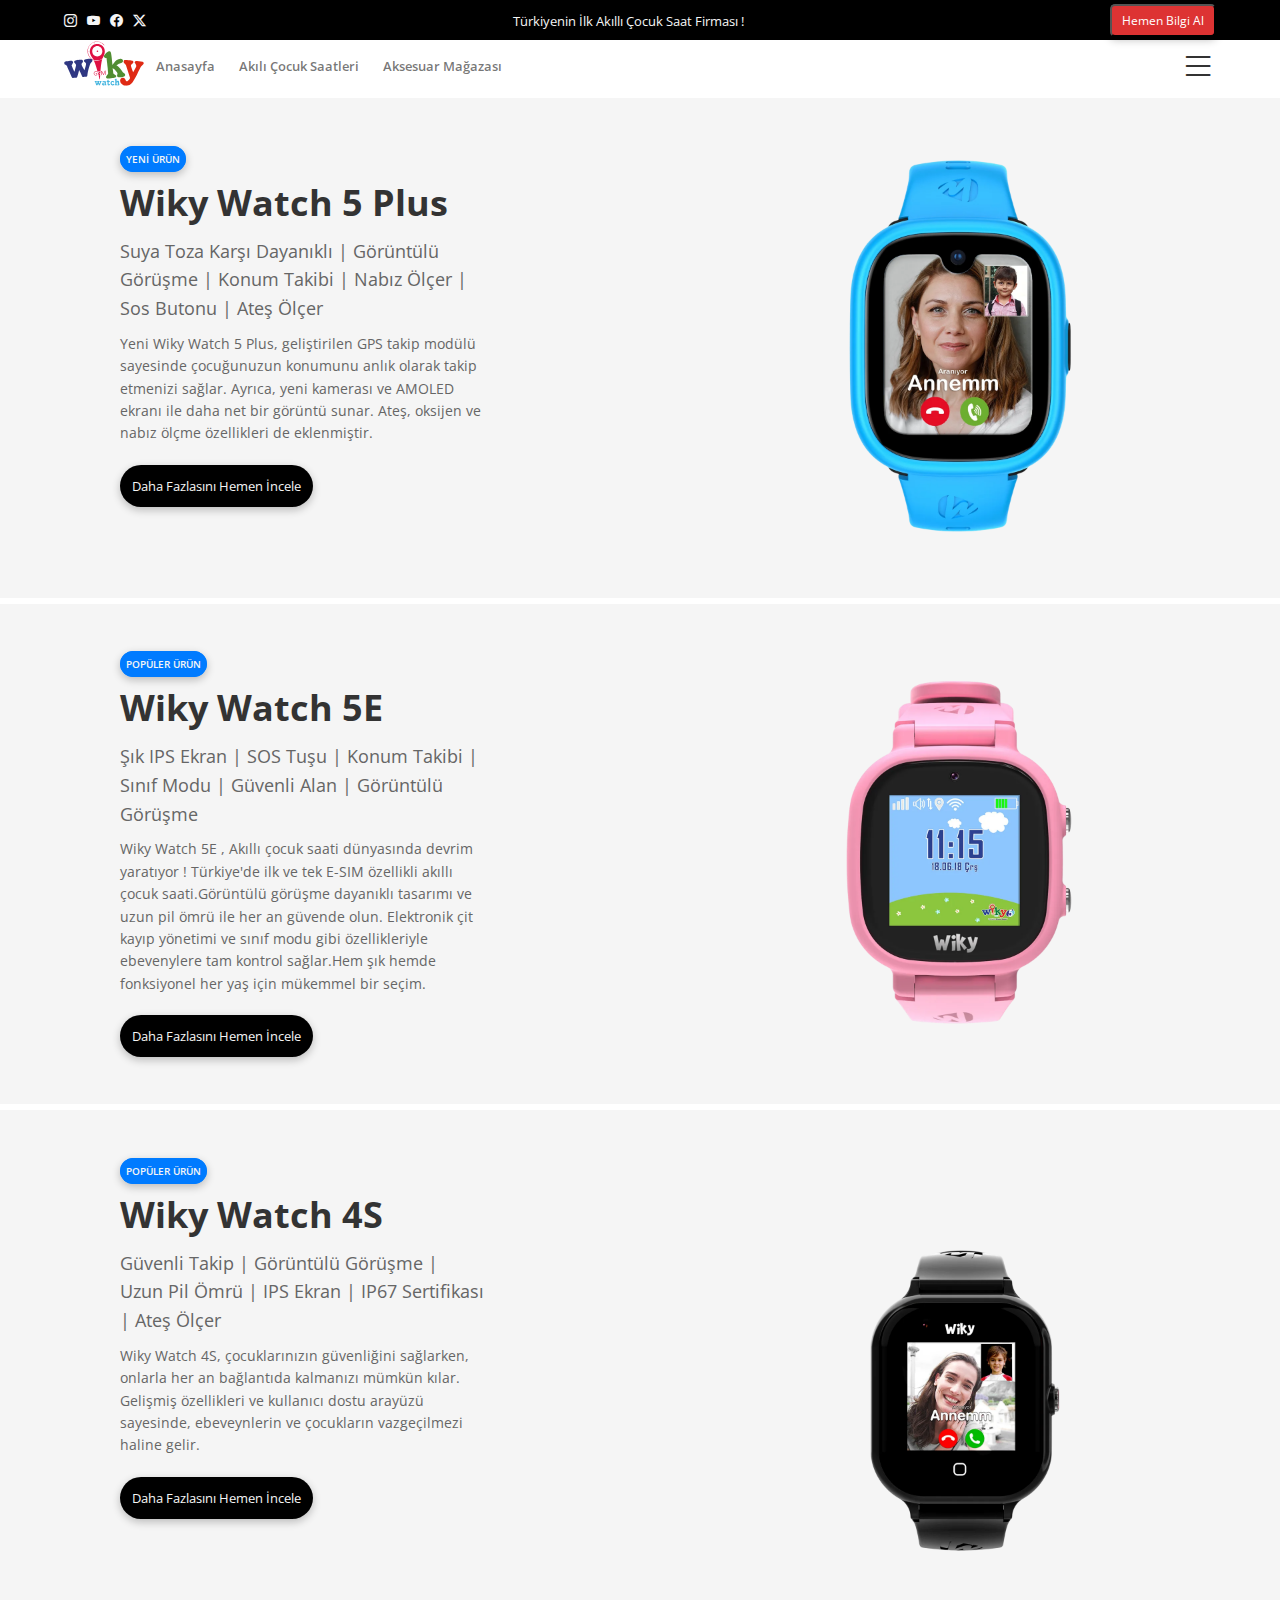
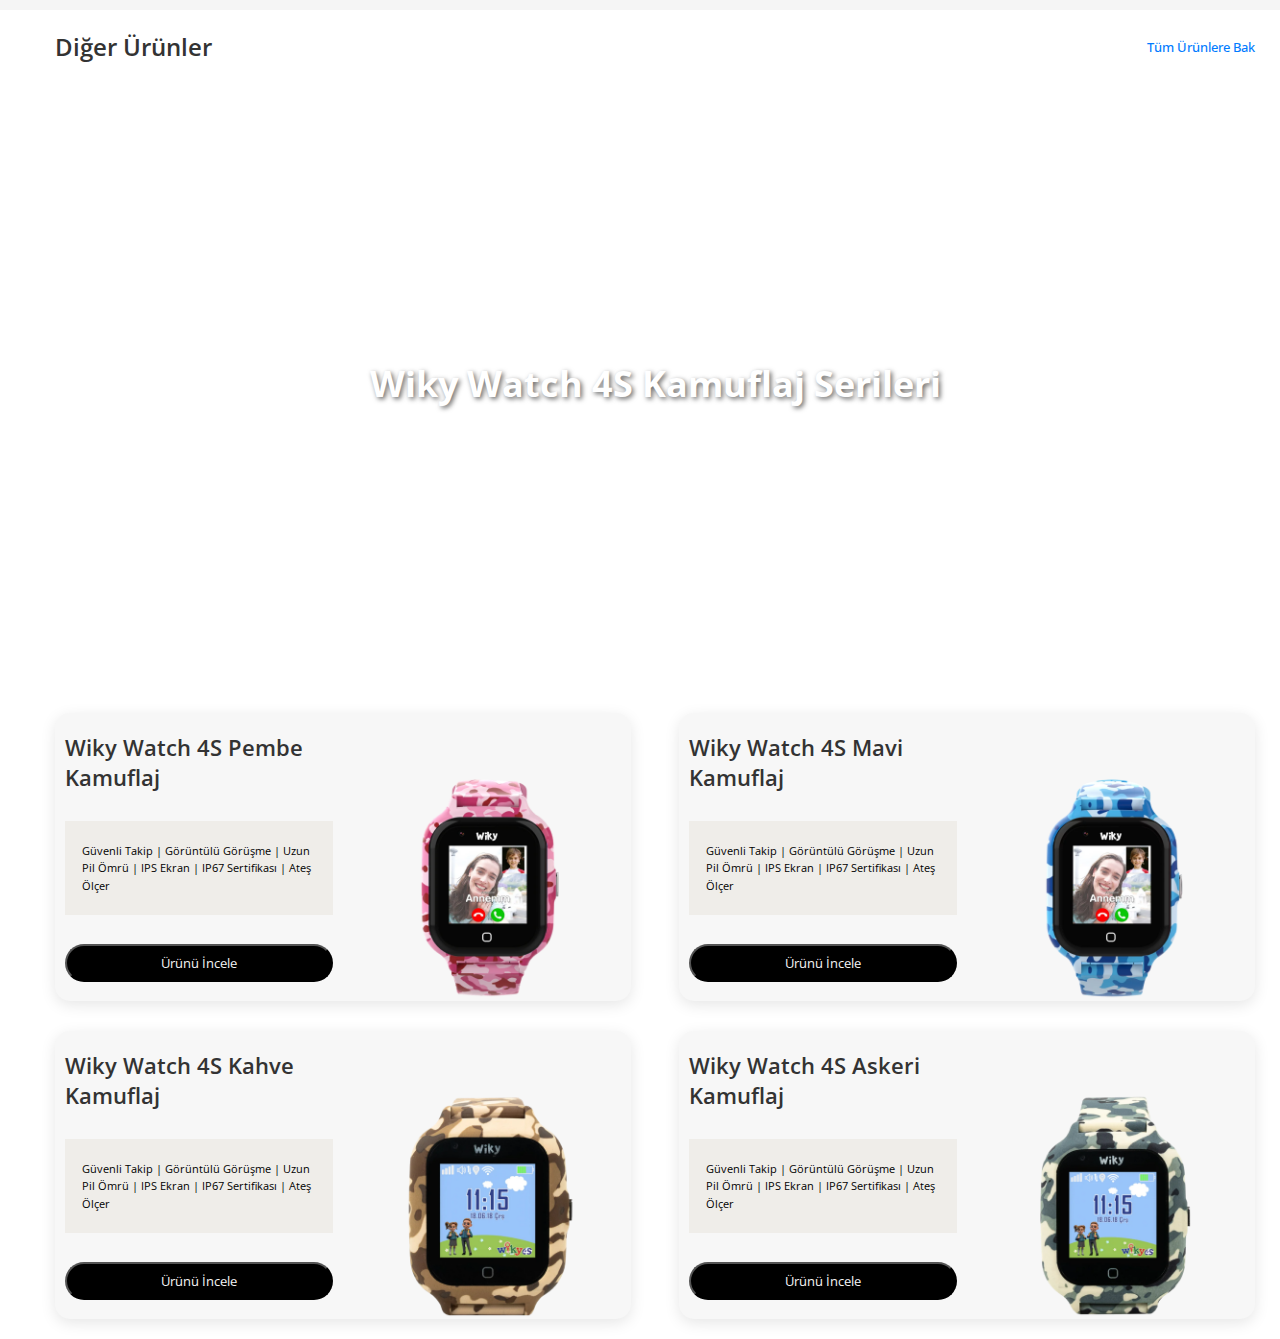
==== index.html @ 5a192c88 "home order__products alanı tasarlandı,responsive tasarım gerçekleştirildi." ====
<!DOCTYPE html>
<html lang="tr">
<head>
    <meta charset="UTF-8">
    <meta name="viewport" content="width=device-width, initial-scale=1.0">
    <meta name="author"   content="Selimcan Gürsu | Full Stack Web Developer">
    <link rel="stylesheet" href="https://cdn.jsdelivr.net/npm/bootstrap-icons@1.11.3/font/bootstrap-icons.min.css">
    <link rel="stylesheet" href="./assets/style.css">
    <link rel="preconnect" href="https://fonts.googleapis.com">
    <link rel="preconnect" href="https://fonts.gstatic.com" crossorigin>
    <link href="https://fonts.googleapis.com/css2?family=Open+Sans:ital,wght@0,300..800;1,300..800&display=swap" rel="stylesheet">
    <script src="https://code.jquery.com/jquery-3.7.1.js" integrity="sha256-eKhayi8LEQwp4NKxN+CfCh+3qOVUtJn3QNZ0TciWLP4=" crossorigin="anonymous"></script>
    <title>Wiky Watch | Türkiyenin İlk Akıllı Çocuk Telefonu</title>
</head>
<body>
    <div class="mobile__sidebar">
        <div class="mobile__sidebar__top">
            <img src="./assets/images/wiky-logo3.svg" alt="">
            <a class="closeMobileSidebar"><i class="bi bi-x-circle"></i></a>
        </div>
        <div class="mobile__sidebar__center">
            <ul>
                <li><a href="">Anasayfa</a></li>
                <li><a href="">Akıllı Çocuk Saatleri</a></li>
                <li><a href="">Aksesuar Mağazası</a></li>
            </ul>
        </div>
        <div class="mobile__sidebar__bottom">
            <ul>
                <li>
                    <div class="mobile__sidebar__dropdown">
                        <a href="#">Teknik Servis</a>
                        <div class="mobile__sidebar__dropdown__menu">
                            <ul>
                                <li><a href="#">Teknik Servis Kayıt Formu</a></li>
                                <li><a href="#">Teknik Servis Durum Sorgulama</a></li>
                                <li><a href="#">Wiky Watch Sıfırlama Formu</a></li>
                                <li><a href="#">Servis Ödeme Sorgula</a></li>
                            </ul>
                        </div>
                    </div>
                    <a href="#" class="technicalDropdownOpen"><i class="bi bi-plus-lg"></i></a>                    
                </li>                
                <li><a href="">Bilgi Bankası</a></li>
                <li><a href="">Hakkımızda</a></li>
            </ul>
        </div>
    </div>    
     <header id="header" class="header">
         <div class="header__top">
            <div class="header__top__left">
              <a href=""><i class="bi bi-instagram"></i></a>
              <a href=""><i class="bi bi-youtube"></i></a>
              <a href=""><i class="bi bi-facebook"></i></a>
              <a href=""><i class="bi bi-twitter-x"></i></a>
            </div>
            <div class="header__top__center">
                <span>Türkiyenin İlk Akıllı Çocuk Saat Firması !</span>
            </div>
            <div class="header__top__right">
                <button>Hemen Bilgi Al</button>
            </div>
         </div>
         <div class="header__menu">
            <div class="header__menu__left">
                <div class="header__menu__left__logo">
                    <img src="./assets/images/wiky-logo3.svg" alt="logo">
                </div>
                <div class="header__menu__left__menu">
                    <ul>
                        <li><a href="">Anasayfa</a></li>
                        <li><a href="">Akılı Çocuk Saatleri</a></li>
                        <li><a href="">Aksesuar Mağazası</a></li>
                    </ul>
                </div>
            </div>
            <div class="header__menu__right">
                <ul>
                    <li>
                        <a href="">Teknik Destek</a>
                        <div class="header__menu__dropdown">
                            <ul>
                                <li>
                                    <a href="">Teknik Servis Kayıt Formu</a>
                                </li>
                                <li>
                                    <a href="">Teknik Servis Durum Sorgulama</a>
                                </li>
                                <li>
                                    <a href="">Wiky Watch Sıfırlama Formu </a>
                                </li>
                                <li>
                                    <a href="">Servis Ödeme Sorgula</a>
                                </li>
                            </ul>
                        </div>
                    </li>
                    <li><a href="">Bilgi Bankası</a></li>
                    <li><a href="">Hakkımızda</a></li>
                </ul>
            </div>
            <a class="openMobileSidebar"  style="font-size: 36px !important;color:#333" href=""><i class="bi bi-list"></i></a>
         </div>
     </header>
     <section id="product__banner">
        <div class="product__banner__main">
            <div class="product__banner__text">
                <div class="mb-3">
                    <span class="product__banner__subtitle">
                       Yeni Ürün
                    </span>
                    <h2 class="product__banner__title">Wiky Watch 5 Plus</h2>
                    <p class="product__banner__description" style="font-size: 18px !important;">
                        Suya Toza Karşı Dayanıklı | Görüntülü Görüşme | Konum Takibi | Nabız Ölçer | Sos Butonu | Ateş Ölçer
                    </p>
                    <p style="margin-top:10px" class="product__banner__description">
                        Yeni Wiky Watch 5 Plus, geliştirilen GPS takip modülü sayesinde çocuğunuzun konumunu anlık olarak takip etmenizi sağlar. Ayrıca, yeni kamerası ve AMOLED ekranı ile daha net bir görüntü sunar. Ateş, oksijen ve nabız ölçme özellikleri de eklenmiştir.
                    </p>
                </div>
                <button class="product__banner__button">Daha Fazlasını Hemen İncele</button>
            </div>
            <div class="product__banner_image">
                <img src="./assets/images/wiky-watch-5plus-mavi-1-.png" alt="Wiky Watch 5 Plus">
            </div>
        </div>
    </section>
    <section id="product__banner">
        <div class="product__banner__main">
            <div class="product__banner__text">
                <div>
                    <span class="product__banner__subtitle">
                        Popüler Ürün
                    </span>
                    <h2 class="product__banner__title">Wiky Watch 5E</h2>
                    <p class="product__banner__description" style="font-size: 18px !important;">
                        Şık IPS Ekran | SOS Tuşu | Konum Takibi | Sınıf Modu | Güvenli Alan | Görüntülü Görüşme
                    </p>
                    <p style="margin-top:10px" class="product__banner__description">
                        Wiky Watch 5E , Akıllı çocuk saati dünyasında devrim yaratıyor ! Türkiye'de ilk ve tek E-SIM özellikli akıllı çocuk saati.Görüntülü görüşme 
                        dayanıklı tasarımı ve uzun pil ömrü ile her an güvende olun. Elektronik çit kayıp yönetimi ve 
                        sınıf modu gibi özellikleriyle ebevenylere tam kontrol sağlar.Hem şık hemde fonksiyonel her yaş için mükemmel bir seçim.
                    </p>
                </div>
                <button class="product__banner__button">Daha Fazlasını Hemen İncele</button>
            </div>
            <div class="product__banner_image">
                <img src="./assets/images/wikywatch5e-pembe-1-Photoroom.png" alt="Wiky Watch 5 Plus">
            </div>
        </div>
    </section>
    <section id="product__banner">
        <div class="product__banner__main">
            <div class="product__banner__text">
                <div>
                    <span class="product__banner__subtitle">
                        Popüler Ürün
                    </span>
                    <h2 class="product__banner__title">Wiky Watch 4S</h2>
                    <p class="product__banner__description" style="font-size: 18px !important;">
                        Güvenli Takip | Görüntülü Görüşme | Uzun Pil Ömrü | IPS Ekran | IP67 Sertifikası | Ateş Ölçer
                    </p>
                    <p style="margin-top:10px" class="product__banner__description">
                        Wiky Watch 4S, çocuklarınızın güvenliğini sağlarken, onlarla her an bağlantıda kalmanızı mümkün kılar. Gelişmiş özellikleri ve kullanıcı dostu arayüzü sayesinde, ebeveynlerin ve çocukların vazgeçilmezi haline gelir.
                    </p>
                </div>
                <button class="product__banner__button">Daha Fazlasını Hemen İncele</button>
            </div>
            <div class="product__banner_image">
                <img src="./assets/images/WikyWatch4S-1-Photoroom.png" alt="Wiky Watch 5 Plus">
            </div>
        </div>
    </section>
    <section id="order__products__main">
        <div class="order__products">
          <div class="order__product__top">
            <span>Diğer Ürünler</span>
            <a href="#">Tüm Ürünlere Bak</a>
          </div>
          <div class="order__product__main">
            <div class="order__product__main__top">
              Wiky Watch 4S Kamuflaj Serileri
            </div>
            <div class="order__product__main__bottom">
              <div class="order__product">
                <div class="order__product__details">
                  <span>Wiky Watch 4S Pembe Kamuflaj</span>
                  <div class="order__product__details__bottom">
                    <p>Güvenli Takip | Görüntülü Görüşme | Uzun Pil Ömrü | IPS Ekran | IP67 Sertifikası | Ateş Ölçer</p>
                  </div>
                  <button>Ürünü İncele</button>
                </div>
                <img src="./assets/images/WikyWatch4S-1-pembe-kamuflaj-Photoroom.png" alt="Ürün 1">
              </div>
              <div class="order__product">
                <div class="order__product__details">
                  <span>Wiky Watch 4S Mavi Kamuflaj</span>
                  <div class="order__product__details__bottom">
                    <p>Güvenli Takip | Görüntülü Görüşme | Uzun Pil Ömrü | IPS Ekran | IP67 Sertifikası | Ateş Ölçer</p>
                  </div>
                  <button>Ürünü İncele</button>
                </div>
                <img src="./assets/images/WikyWatch4S-1-mavi-kamuflaj-Photoroom.png" alt="Ürün 2">
              </div>
              <div class="order__product">
                <div class="order__product__details">
                  <span>Wiky Watch 4S Kahve Kamuflaj</span>
                  <div class="order__product__details__bottom">
                    <p>Güvenli Takip | Görüntülü Görüşme | Uzun Pil Ömrü | IPS Ekran | IP67 Sertifikası | Ateş Ölçer</p>
                  </div>
                  <button>Ürünü İncele</button>
                </div>
                <img src="./assets/images/WikyWatch4S-1-kahverengi-kamuflaj-Photoroom.png" alt="Ürün 3">
              </div>
              <div class="order__product">
                <div class="order__product__details">
                  <span>Wiky Watch 4S Askeri Kamuflaj</span>
                  <div class="order__product__details__bottom">
                    <p>Güvenli Takip | Görüntülü Görüşme | Uzun Pil Ömrü | IPS Ekran | IP67 Sertifikası | Ateş Ölçer</p>
                  </div>
                  <button>Ürünü İncele</button>
                </div>
                <img src="./assets/images/WikyWatch4S-1-askeri-kamuflaj-Photoroom.png" alt="Ürün 4">
              </div>
            </div>
          </div>
        </div>
      </section>
      
    
    
    
    
</body>
<script>
 $(document).ready(function() {
    // Sidebar'ı açma
    $('.openMobileSidebar').on('click', function(e) {
        e.preventDefault();
        $('.mobile__sidebar').css('left', '0');
    });
    // Sidebar'ı kapama
    $('.closeMobileSidebar').on('click', function() {
        $('.mobile__sidebar').css('left', '-100%');
    });
    // Teknik dropdown menüsünü açma ve kapama işlevi
    $('.technicalDropdownOpen').on('click', function(e) {
        e.preventDefault();
        var $dropdownMenu = $(this).prev('.mobile__sidebar__dropdown').find('.mobile__sidebar__dropdown__menu');
        if ($dropdownMenu.hasClass('open')) {
            $dropdownMenu.removeClass('open');
        } else {
            $dropdownMenu.addClass('open');
        }
    });
});
</script>
</html>
---- assets/style.css ----
/** Header Top CSS:: Başlangıç **/
* {
  padding: 0;
  margin: 0;
  font-family: "Open Sans", sans-serif;
  font-optical-sizing: auto;
  font-weight: <weight>;
  font-style: normal;
  font-variation-settings: "wdth" 100;
}

#header {
  width: 100%;
  display: flex;
  flex-direction: column;
  box-sizing: border-box;
  position: relative;
}

#header .header__top {
  width: 100%;
  display: flex;
  flex-direction: row;
  justify-content: space-between;
  align-items: center;
  background: #000;
  height: 40px;
  color: whitesmoke;
  padding: 0 64px;
  box-sizing: border-box;
}

#header .header__top .header__top__left {
  display: flex;
  flex-direction: row;
  align-items: center;
  gap: 10px;
}

#header .header__top .header__top__left a {
  color: whitesmoke;
  text-decoration: none;
  font-size: 13px;
}

#header .header__top .header__top__center span {
  font-size: 13px;
}

#header .header__top .header__top__right button {
  background-color: #dd3333;
  color: #ffffff;
  padding: 6px 10px;
  font-size: 12px;
  cursor: pointer;
  border-radius: 5px;
  box-shadow: rgba(0, 0, 0, 0.24) 0px 3px 8px;
}

#header .header__menu {
  width: 100%;
  display: flex;
  flex-direction: row;
  justify-content: space-between;
  align-items: center;
  padding: 0 64px;
  box-sizing: border-box;
}

#header .header__menu .header__menu__left {
  width: 100%;
  display: flex;
  flex-direction: row;
  align-items: center;
}

#header .header__menu .header__menu__left .header__menu__left__logo img {
  width: 80px;
}

#header .header__menu .header__menu__left__menu ul {
  display: flex;
  flex-direction: row;
  list-style: none;
}

#header .header__menu .header__menu__left__menu ul li a {
  color: #0000008c;
  font-size: 13px;
  text-decoration: none;
  padding: 0px 12px;
  line-height: 52px;
  font-weight: 600;
}

#header .header__menu .header__menu__left__menu ul li a:hover {
  color: #000000c5;
}

#header .header__menu .header__menu__right {
  width: 100%;
  display: flex;
  flex-direction: row;
  justify-content: end;
}

#header .header__menu .header__menu__right ul {
  text-decoration: none;
  list-style: none;
  display: flex;
  flex-direction: row;
}

#header .header__menu .header__menu__right ul li {
  position: relative;
}

#header .header__menu .header__menu__right ul li .header__menu__dropdown {
  position: absolute;
  left: 0px;
  top: 40px;
  max-height: 0;
  opacity: 0;
  overflow: hidden;
  display: block;
  transition: max-height 1s ease, opacity 1s ease;
}

#header .header__menu .header__menu__right ul li:hover .header__menu__dropdown {
  max-height: 500px;
  opacity: 1;
}

#header .header__menu .header__menu__right ul li .header__menu__dropdown ul {
  display: flex;
  flex-direction: column;
  width: 250px;
  background-color: whitesmoke;
  padding: 10px;
  box-shadow: rgba(0, 0, 0, 0.24) 0px 3px 8px;
}

#header
  .header__menu
  .header__menu__right
  ul
  li
  .header__menu__dropdown
  ul
  li
  a {
  color: #0000008c;
  font-size: 13px;
  text-decoration: none;
  padding: 0px 12px !important;
  line-height: 40px !important;
  font-weight: 600;
}

#header
  .header__menu
  .header__menu__right
  ul
  li
  .header__menu__dropdown
  ul
  li
  a:hover {
  color: #000000c5;
}

#header .header__menu .header__menu__right ul li a {
  color: #0000008c;
  font-size: 13px;
  text-decoration: none;
  padding: 0px 12px;
  line-height: 52px;
  font-weight: 600;
}

#header .header__menu .header__menu__right ul li a:hover {
  color: #000000c5;
}

.openMobileSidebar {
  display: none;
}

/** Header Top CSS:: Son **/
/** Mobil Sidebar CSS :: Başlangıç **/
.mobile__sidebar {
  width: 100%;
  position: absolute;
  top: 0;
  left: -100%;
  background-color: whitesmoke;
  display: flex;
  flex-direction: column;
  padding: 20px;
  z-index: 1000;
  height: 100vh;
  box-sizing: border-box;
  transition: left 0.3s ease;
}

.mobile__sidebar .mobile__sidebar__top {
  width: 100%;
  display: flex;
  flex-direction: row;
  justify-content: space-between;
  align-items: center;
}

.mobile__sidebar .mobile__sidebar__top img {
  width: 80px;
}

.mobile__sidebar .mobile__sidebar__top .closeMobileSidebar {
  font-size: 22px;
  cursor: pointer;
}

.mobile__sidebar .mobile__sidebar__center {
  width: 100%;
  margin-top: 20px;
}

.mobile__sidebar .mobile__sidebar__center ul {
  display: flex;
  flex-direction: column;
  justify-content: space-between;
  align-items: start;
  list-style: none;
  gap: 20px;
}

.mobile__sidebar .mobile__sidebar__center ul li a {
  color: #000000f2;
  text-decoration: none;
  line-height: 24px;
  font-size: 14px;
  font-weight: 600;
}

.mobile__sidebar__bottom {
  margin-top: 20px;
}

.mobile__sidebar__bottom ul {
  display: flex;
  flex-direction: column;
  justify-content: space-between;
  align-items: safe;
  list-style: none;
  gap: 20px;
}

.mobile__sidebar__bottom ul li {
  display: flex;
  flex-direction: row;
  justify-content: space-between;
  position: relative;
}

.mobile__sidebar__dropdown__menu {
  opacity: 0;
  height: 0;
  overflow: hidden;
  transition: opacity 0.3s ease, height 0.3s ease;
}

.mobile__sidebar__dropdown__menu.open {
  opacity: 1;
  height: auto;
}

.technicalDropdownOpen {
  font-size: 18px !important;
}

.mobile__sidebar__dropdown__menu ul {
  display: flex;
  flex-direction: column;
  gap: 10px;
  margin-top: 12px;
}

.mobile__sidebar__dropdown__menu ul li a {
  font-weight: 100 !important;
}

.mobile__sidebar__bottom ul li a {
  color: #000000f2;
  text-decoration: none;
  line-height: 24px;
  font-size: 14px;
  font-weight: 600;
}

/** Mobil Sidebar CSS :: Son **/
/** Product Banner CSS :: Başlangıç **/
#product__banner {
  width: 100%;
  background-color: #f5f5f5;
  min-height: 500px;
  height: 100%;
  margin-top: 6px;
  display: flex;
  align-items: center;
  justify-content: center;
}

#product__banner .product__banner__main {
  display: flex;
  flex-direction: row;
  justify-content: space-between;
  width: 100%;
  max-width: 1100px;
  margin: auto;
  padding: 30px;
  box-sizing: border-box;
}

#product__banner .product__banner__main .product__banner__text {
  width: 35%;
  display: flex;
  flex-direction: column;
  justify-content: space-between;
  height: 100%;
  align-items: start;
}

#product__banner
  .product__banner__main
  .product__banner__text
  .product__banner__button {
  background-color: #000;
  color: whitesmoke;
  padding: 12px;
  cursor: pointer;
  margin-top: 20px;
  border: none;
  box-shadow: rgba(0, 0, 0, 0.24) 0px 3px 8px;
  border-radius: 36px;
}

#product__banner
  .product__banner__main
  .product__banner__text
  .product__banner__subtitle {
  font-size: 10px;
  font-weight: 600;
  border: 1px solid #007bff;
  padding: 5px;
  border-radius: 40px;
  background-color: #007bff;
  color: whitesmoke;
  text-transform: uppercase;
  margin-bottom: 10px;
  box-shadow: rgba(0, 0, 0, 0.24) 0px 3px 8px;
}

#product__banner
  .product__banner__main
  .product__banner__text
  .product__banner__title {
  font-size: 36px;
  font-weight: 700;
  color: #333;
  margin-bottom: 10px;
  margin-top: 10px;
}

#product__banner
  .product__banner__main
  .product__banner__text
  .product__banner__description {
  font-size: 14px;
  font-weight: 400;
  color: #666;
  line-height: 1.6;
}

#product__banner .product__banner__main .product__banner_image img {
  width: 100%;
  max-width: 400px;
  object-fit: cover;
  border-radius: 10px;
}

/** Product Banner CSS :: Son **/
/** Order Product CSS :: Start **/
#order__products__main {
  width: 100%;
  display: flex;
  justify-content: center;
  padding: 0 15px;
}

#order__products__main .order__products {
  width: 100%;
  max-width: 1200px;
  display: flex;
  flex-direction: column;
  padding: 20px;
}

#order__products__main .order__products .order__product__top {
  display: flex;
  justify-content: space-between;
  align-items: center;
  margin-bottom: 30px;
  font-size: 24px;
  font-weight: 600;
  color: #333;
}

#order__products__main .order__products .order__product__top a {
  text-decoration: none;
  color: #007bff;
  font-size: 13px;
  font-weight: 500;
  transition: color 0.3s;
}

#order__products__main .order__products .order__product__top a:hover {
  color: #0056b3;
}

#order__products__main .order__products .order__product__main {
  display: flex;
  flex-direction: column;
}

#order__products__main
  .order__products
  .order__product__main
  .order__product__main__top {
  background-image: url("./assets/images/image1.webp");
  background-position: center;
  background-size: cover;
  height: 500px;
  color: white;
  padding: 40px;
  display: flex;
  font-size: 36px;
  font-weight: bold;
  text-shadow: 2px 2px 5px rgba(0, 0, 0, 0.6);
  border-radius: 10px;
  justify-content: center;
  align-items: center;
  position: relative;
  text-align: center;
}

#order__products__main
  .order__products
  .order__product__main
  .order__product__main__top
  span {
  background-color: rgba(0, 0, 0, 0.6);
  padding: 15px 25px;
  border-radius: 5px;
  font-size: 30px;
}

#order__products__main
  .order__products
  .order__product__main
  .order__product__main__bottom {
  display: flex;
  flex-wrap: wrap;
  gap: 30px;
  margin-top: 40px;
  justify-content: space-between;
}

#order__products__main
  .order__products
  .order__product__main
  .order__product__main__bottom
  .order__product {
  width: 48%;
  background-color: #f7f7f7;
  border-radius: 15px;
  display: flex;
  flex-direction: row;
  align-items: center;
  box-shadow: 0 4px 15px rgba(0, 0, 0, 0.1);
  overflow: hidden;
  transition: transform 0.3s ease, box-shadow 0.3s ease;
}

#order__products__main
  .order__products
  .order__product__main
  .order__product__main__bottom
  .order__product:hover {
  transform: translateY(-10px);
  box-shadow: 0 6px 20px rgba(0, 0, 0, 0.2);
}

#order__products__main
  .order__products
  .order__product__main
  .order__product__main__bottom
  .order__product
  img {
  width: 50%;
  object-fit: cover;
  height: 100%;
}

#order__products__main
  .order__products
  .order__product__main
  .order__product__main__bottom
  .order__product__details {
  padding: 10px;
  font-size: 16px;
  height: 250px;
  color: #555;
  display: flex;
  flex-direction: column;
  justify-content: space-between;
  width: 50%;
}

#order__products__main
  .order__products
  .order__product__main
  .order__product__main__bottom
  .order__product__details
  span {
  font-size: 22px;
  font-weight: 600;
  margin-bottom: 15px;
  color: #333;
}

#order__products__main
  .order__products
  .order__product__main
  .order__product__main__bottom
  .order__product__details__bottom {
  border: 1px solid #efede9;
  padding: 20px 16px;
  background-color: #efede9;
}

#order__products__main
  .order__products
  .order__product__main
  .order__product__main__bottom
  .order__product__details__bottom
  p {
  font-size: 11px;
  color: black;
  line-height: 1.6;
}

#order__products__main
  .order__products
  .order__product__main
  .order__product__main__bottom
  .order__product__details
  button {
  background-color: black;
  color: whitesmoke;
  border-radius: 30px;
  padding: 8px 20px;
  margin-top: 15px;
  cursor: pointer;
  transition: background-color 0.3s ease;
}

#order__products__main
  .order__products
  .order__product__main
  .order__product__main__bottom
  .order__product__details
  button:hover {
  background-color: #555;
}

/** Order Product CSS :: End **/

/** Responsive Tasarım CSS :: Başlangıç **/
@media (min-width: 1281px) {
  /** Header CSS::Start **/
  /** Header CSS::End **/
}

@media (min-width: 1025px) and (max-width: 1280px) {
  /** Header CSS::Start **/
  .header .header__menu .header__menu__right {
    display: none !important;
  }

  .openMobileSidebar {
    display: block;
  }

  /** Header CSS::End **/
}

@media (min-width: 768px) and (max-width: 1024px) {
  /** Header CSS::Start **/
  .header .header__menu .header__menu__left .header__menu__left__menu {
    display: none;
  }

  .header .header__menu .header__menu__right {
    display: none !important;
  }

  .openMobileSidebar {
    display: block;
  }
  /** Header CSS::End **/
}

@media (min-width: 768px) and (max-width: 1024px) and (orientation: landscape) {
  /** Header CSS::Start **/
  .header .header__menu .header__menu__left .header__menu__left__menu {
    display: none;
  }

  .header .header__menu .header__menu__right {
    display: none !important;
  }

  .openMobileSidebar {
    display: block;
  }
  /** Header CSS::End **/
}

@media (min-width: 481px) and (max-width: 767px) {
  /** Header CSS::Start **/
  .header .header__top {
    justify-content: center !important;
  }

  .header .header__top .header__top__center {
    display: none;
  }

  .header .header__top .header__top__right {
    display: none;
  }

  .header .header__menu .header__menu__left .header__menu__left__menu {
    display: none;
  }

  .header .header__menu .header__menu__right {
    display: none !important;
  }

  .openMobileSidebar {
    display: block;
  }

  /** Header CSS::End **/
  /** Product Banner CSS :: Start **/
  #product__banner .product__banner__main {
    width: 100%;
    display: flex;
    flex-direction: column;
  }

  #product__banner .product__banner__main .product__banner__text {
    width: 100% !important;
    display: flex;
    flex-direction: column;
    justify-content: center;
    height: 100%;
    align-items: center;
    text-align: center;
  }
  /** Product Banner CSS :: End **/
  /** Order Product CSS :: Start **/
  #order__products__main {
    padding: 0px !important;
  }

  #order__products__main .order__products .order__product__top {
    flex-direction: column;
    text-align: center;
  }

  #order__products__main
    .order__products
    .order__product__main
    .order__product__main__bottom {
    flex-direction: column;
    align-items: center;
  }

  #order__products__main
    .order__products
    .order__product__main
    .order__product__main__bottom
    .order__product {
    width: 100% !important;
    flex-direction: column !important;
    margin-bottom: 30px;
    padding: 20px;
    box-sizing: border-box;
  }

  #order__products__main
    .order__products
    .order__product__main
    .order__product__main__bottom
    .order__product
    img {
    width: 100% !important;
    height: 100% !important;
    object-fit: contain;
  }

  #order__products__main
    .order__products
    .order__product__main
    .order__product__main__bottom
    .order__product
    .order__product__details {
    width: 100% !important;
    text-align: center;
  }

  #order__products__main
    .order__products
    .order__product__main
    .order__product__main__top {
    font-size: 30px;
    padding: 20px;
  }

  #order__products__main
    .order__products
    .order__product__main
    .order__product__main__bottom
    .order__product
    .order__product__details
    button {
    padding: 10px 25px;
  }

  #order__products__main .order__products .order__product__main__top {
    height: 350px;
    font-size: 28px;
    padding: 30px;
  }
  /** Order Product CSS :: End **/
}

@media (min-width: 320px) and (max-width: 480px) {
  /** Header CSS::Start **/
  .header .header__top {
    justify-content: center !important;
  }

  .header .header__top .header__top__center {
    display: none;
  }

  .header .header__top .header__top__right {
    display: none;
  }

  .header .header__menu .header__menu__left .header__menu__left__menu {
    display: none;
  }

  .header .header__menu .header__menu__right {
    display: none !important;
  }

  .openMobileSidebar {
    display: block;
  }

  /** Header CSS::End **/
  /** Product Banner CSS :: Start **/
  #product__banner .product__banner__main {
    width: 100%;
    display: flex;
    flex-direction: column;
  }

  #product__banner .product__banner__main .product__banner__text {
    width: 100% !important;
    display: flex;
    flex-direction: column;
    justify-content: center;
    height: 100%;
    align-items: center;
    text-align: center;
  }
  /** Product Banner CSS :: End **/
  /** Order Product CSS :: Start **/
  #order__products__main {
    padding: 0px !important;
  }

  #order__products__main .order__products .order__product__top {
    flex-direction: column;
    text-align: center;
  }

  #order__products__main
    .order__products
    .order__product__main
    .order__product__main__bottom {
    flex-direction: column;
    align-items: center;
  }

  #order__products__main
    .order__products
    .order__product__main
    .order__product__main__bottom
    .order__product {
    width: 100% !important;
    flex-direction: column !important;
    margin-bottom: 30px;
    padding: 20px;
    box-sizing: border-box;
  }

  #order__products__main
    .order__products
    .order__product__main
    .order__product__main__bottom
    .order__product
    img {
    width: 100% !important;
    height: 100% !important;
    object-fit: contain;
  }

  #order__products__main
    .order__products
    .order__product__main
    .order__product__main__bottom
    .order__product
    .order__product__details {
    width: 100% !important;
    text-align: center;
  }

  #order__products__main
    .order__products
    .order__product__main
    .order__product__main__top {
    font-size: 30px;
    padding: 20px;
  }

  #order__products__main
    .order__products
    .order__product__main
    .order__product__main__bottom
    .order__product
    .order__product__details
    button {
    padding: 10px 25px;
  }

  #order__products__main .order__products .order__product__main__top {
    height: 350px;
    font-size: 28px;
    padding: 30px;
  }
  /** Order Product CSS :: End **/
}
/** Responsive Tasarım CSS :: Son **/
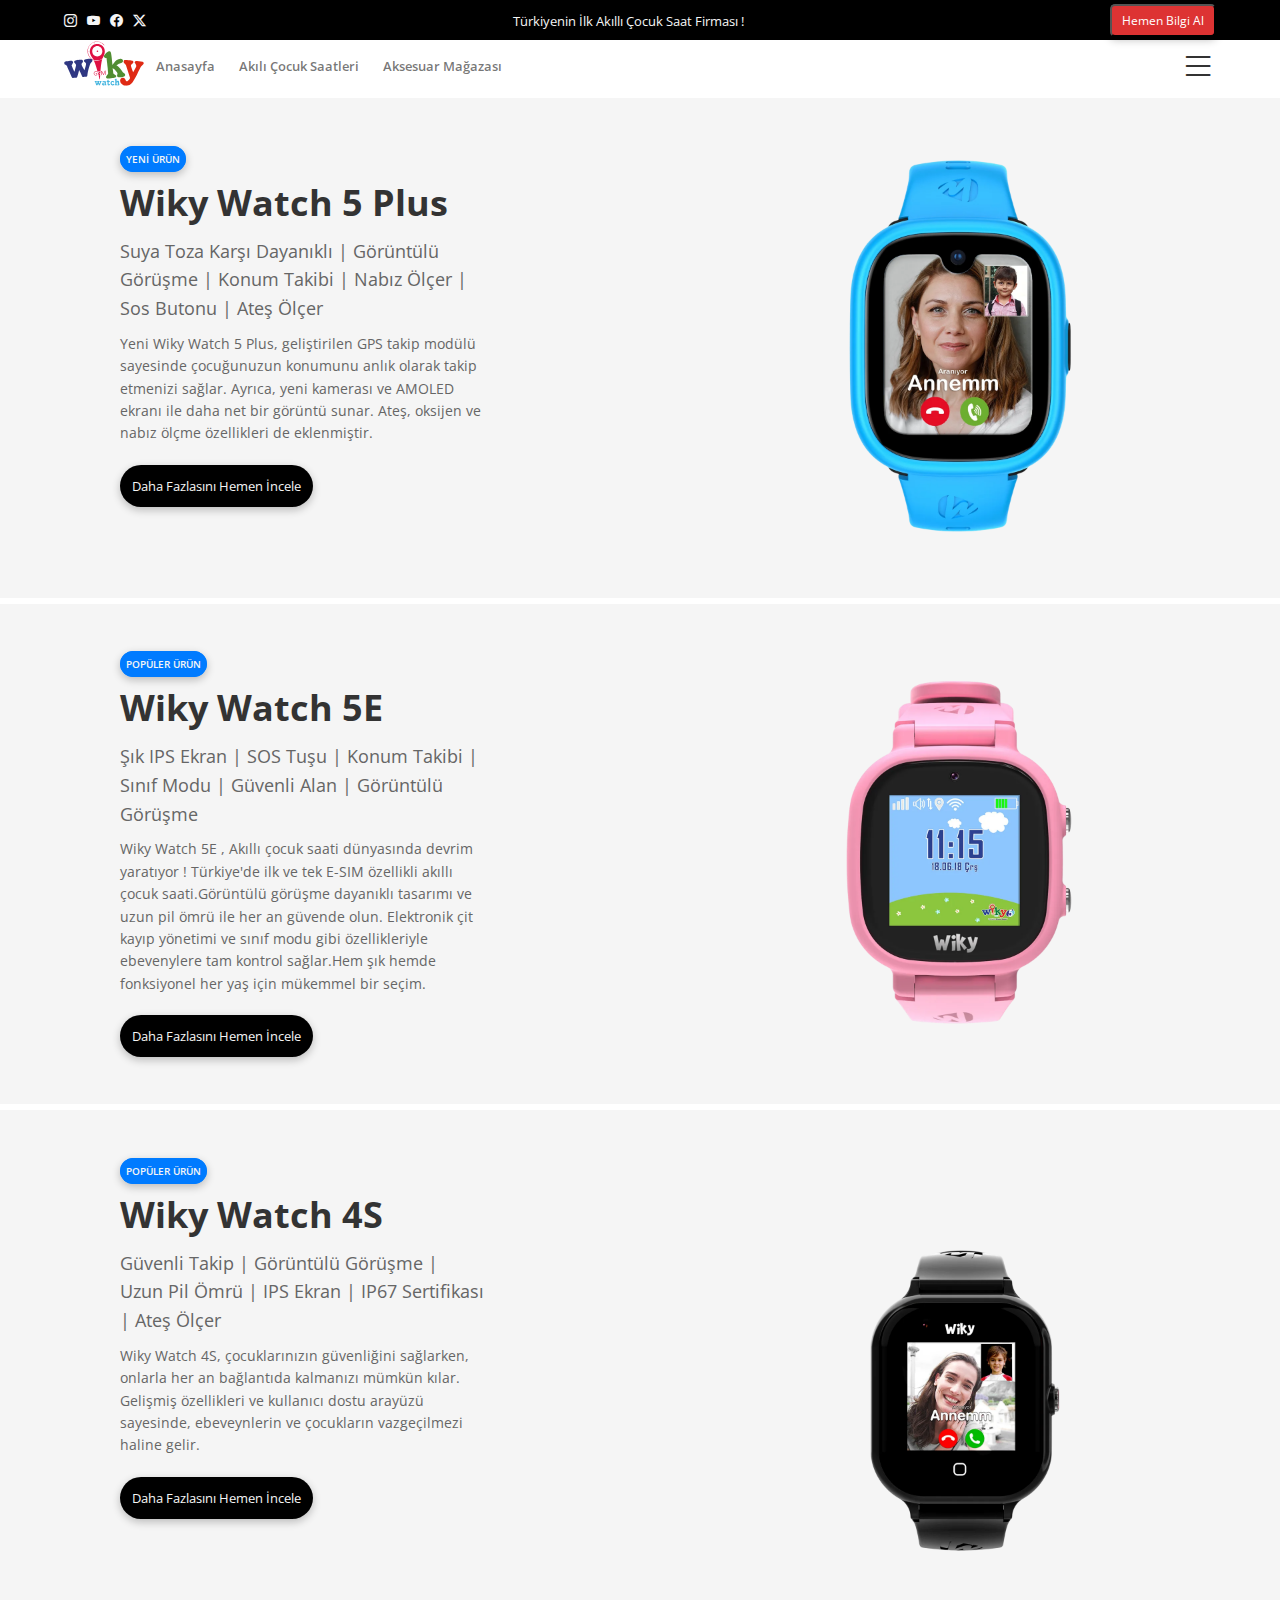
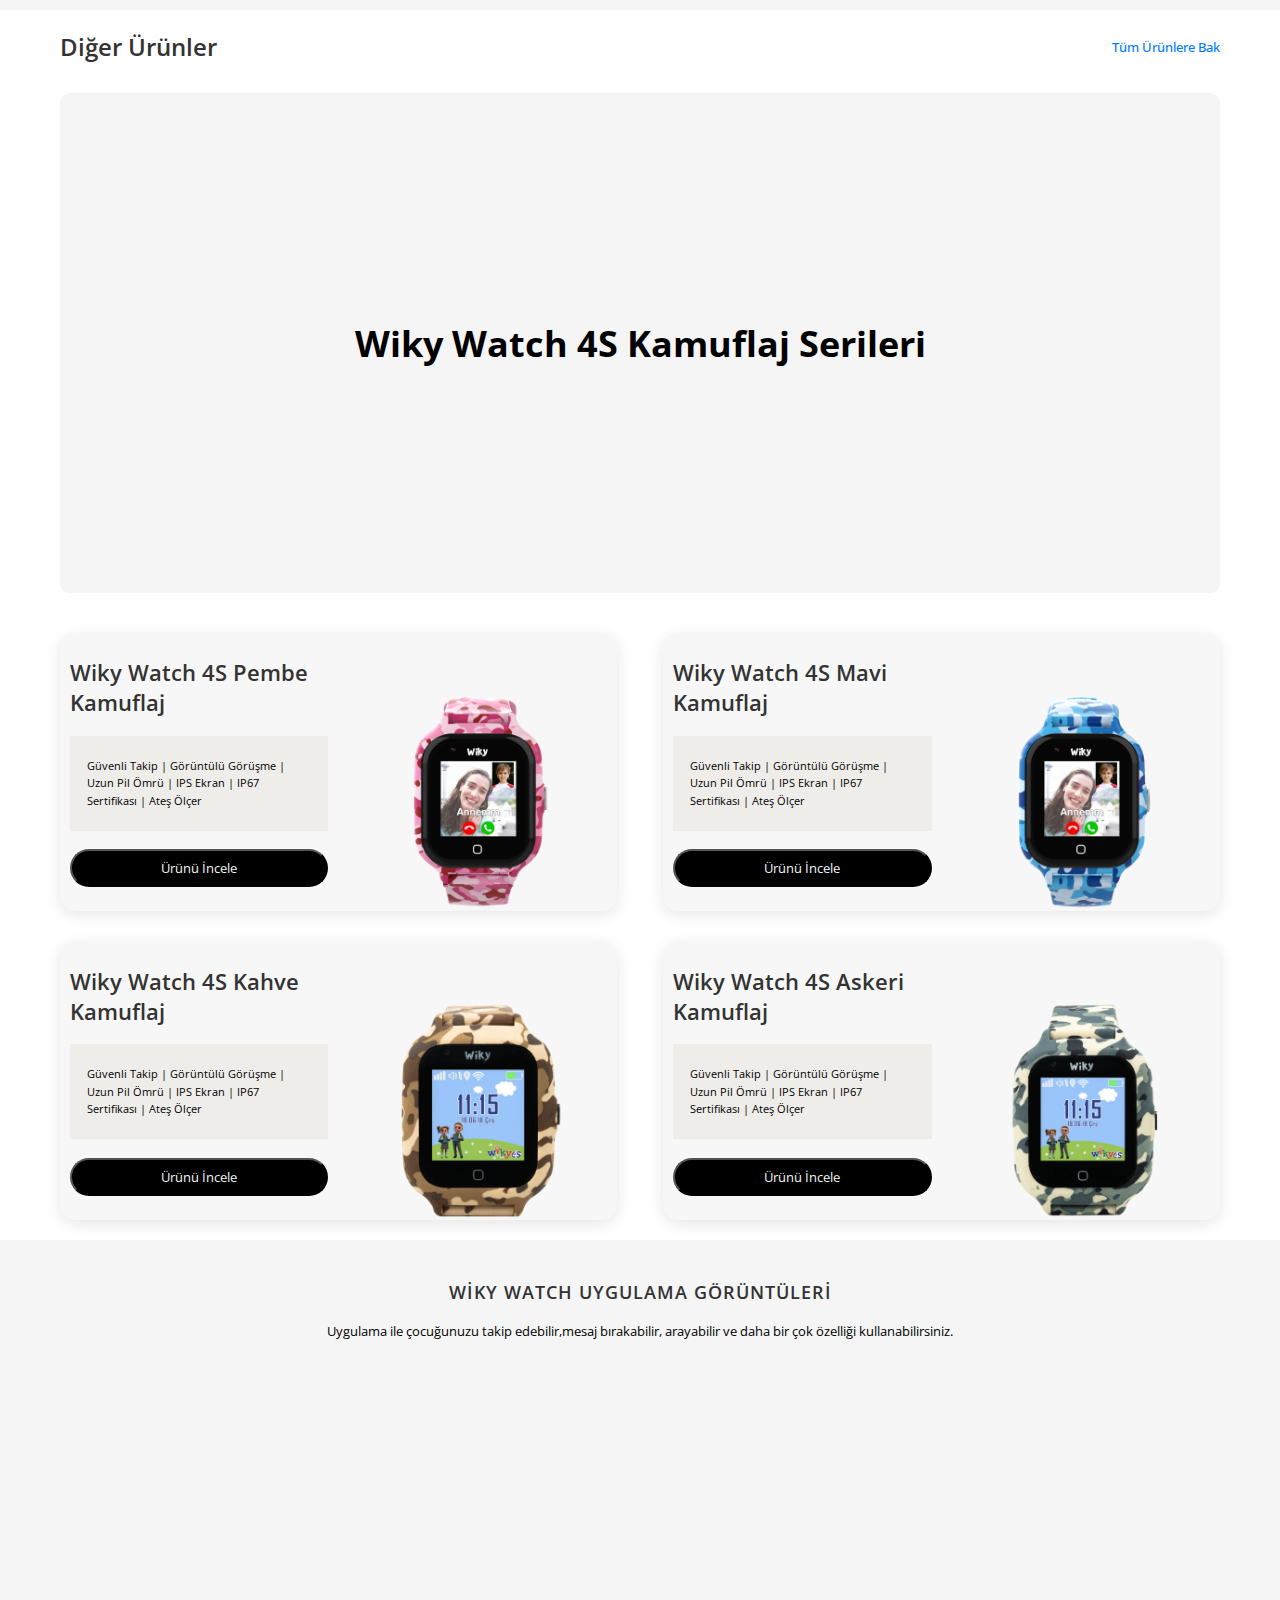
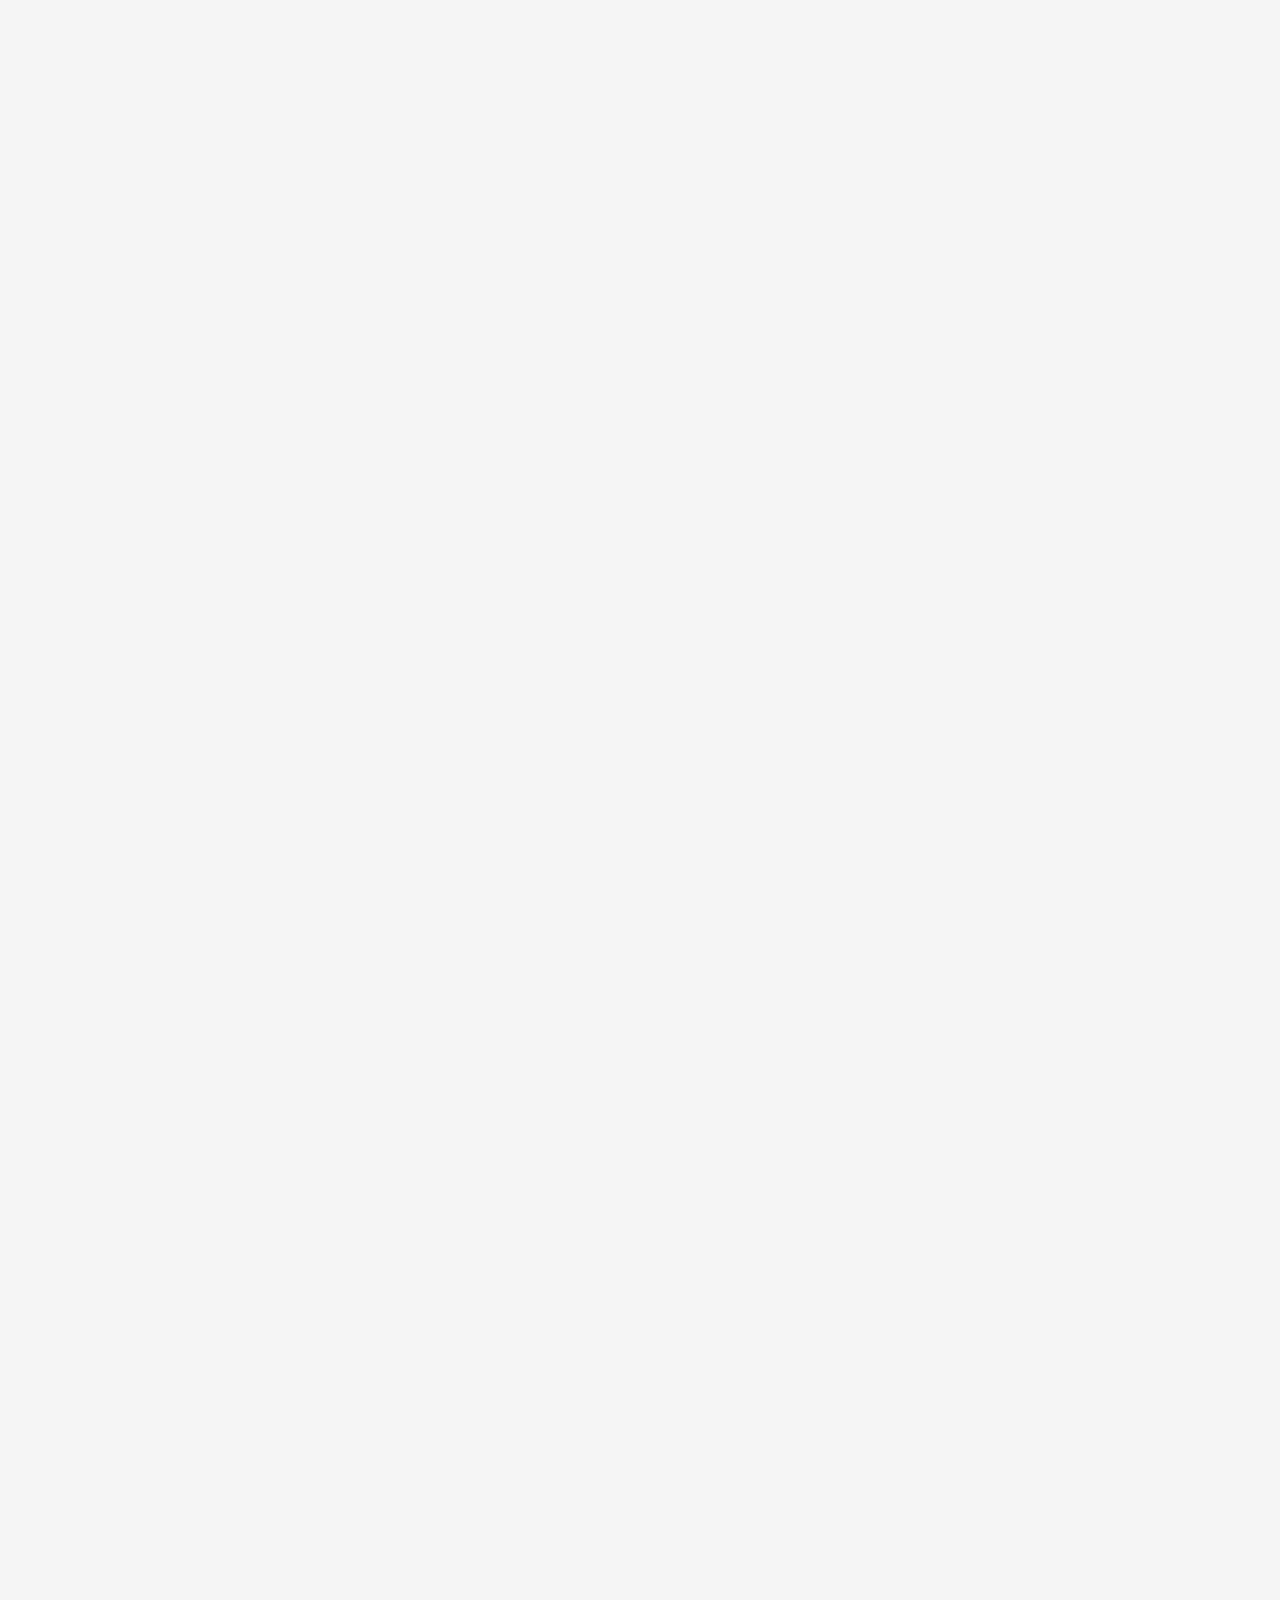
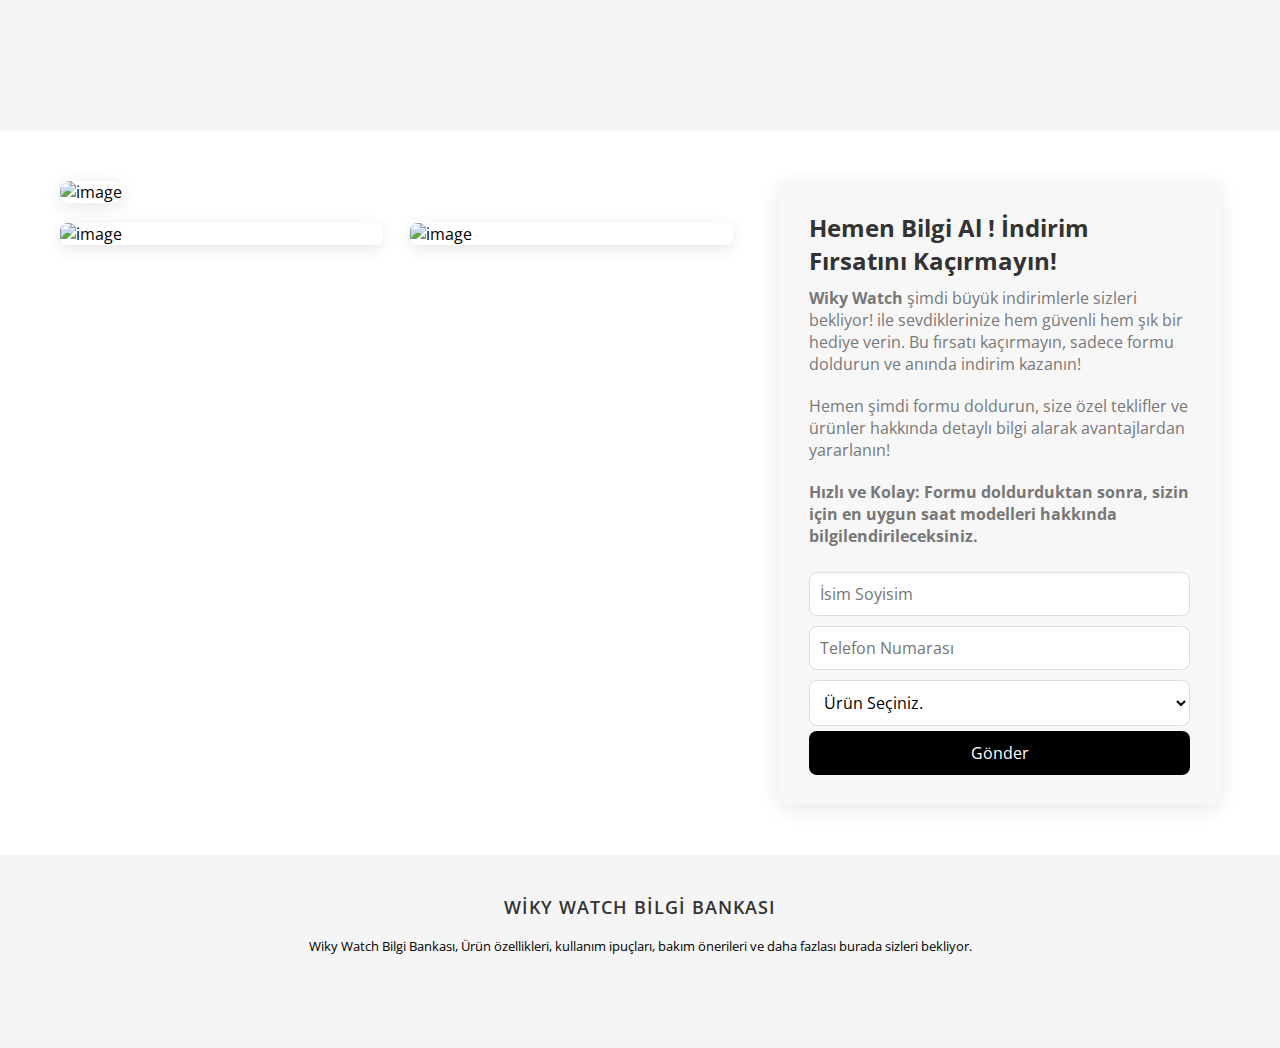
==== commit ffea5497: "home webform alanı tasarlandı, responsive hale getirildi. home blogs alanı tasarlandı responsive hal" ====
--- a/index.html
+++ b/index.html
@@ -10,6 +10,10 @@
     <link rel="preconnect" href="https://fonts.gstatic.com" crossorigin>
     <link href="https://fonts.googleapis.com/css2?family=Open+Sans:ital,wght@0,300..800;1,300..800&display=swap" rel="stylesheet">
     <script src="https://code.jquery.com/jquery-3.7.1.js" integrity="sha256-eKhayi8LEQwp4NKxN+CfCh+3qOVUtJn3QNZ0TciWLP4=" crossorigin="anonymous"></script>
+    <script src="https://cdn.jsdelivr.net/npm/@splidejs/splide@4.1.4/dist/js/splide.min.js"></script>
+    <link href="https://cdn.jsdelivr.net/npm/@splidejs/splide@4.1.4/dist/css/splide.min.css" rel="stylesheet">
+    
+
     <title>Wiky Watch | Türkiyenin İlk Akıllı Çocuk Telefonu</title>
 </head>
 <body>
@@ -224,11 +228,127 @@
             </div>
           </div>
         </div>
-      </section>
-      
+      </section>   
+      <section id="mobile__app__wrapper">
+        <div class="mobile__app__area">
+            <h2>Wiky Watch Uygulama Görüntüleri</h2>
+            <small>Uygulama ile çocuğunuzu takip edebilir,mesaj bırakabilir, arayabilir ve daha bir çok özelliği kullanabilirsiniz.</small>
+        </div>
+        <div class="splide app__splide" role="group" aria-label="Wiky Watch Screenshots">
+            <div class="splide__track">
+                <ul class="splide__list">
+                    <li class="splide__slide">
+                        <img src="./assets/images/uygulama-1.webp" alt="Wiky Watch Screenshot 1">
+                    </li>
+                    <li class="splide__slide">
+                        <img src="./assets/images/uygulama-2.webp" alt="Wiky Watch Screenshot 2">
+                    </li>
+                    <li class="splide__slide">
+                        <img src="./assets/images/uygulama-4.webp" alt="Wiky Watch Screenshot 3">
+                    </li>
+                    <li class="splide__slide">
+                        <img src="./assets/images/uygulama-7.webp" alt="Wiky Watch Screenshot 4">
+                    </li>
+                    <li class="splide__slide">
+                        <img src="./assets/images/uygulama-8.webp" alt="Wiky Watch Screenshot 5">
+                    </li>
+                    <li class="splide__slide">
+                        <img src="./assets/images/uygulama-9.webp" alt="Wiky Watch Screenshot 6">
+                    </li>
+                    <li class="splide__slide">
+                        <img src="./assets/images/uygulama-11.webp" alt="Wiky Watch Screenshot 7">
+                    </li>
+                </ul>
+            </div>
+        </div>
+    </section>
+   <section id="webform__wrapper">
+    <div class="webform__container">
+        <div class="webform__images">
+            <div class="webform__image__first">
+                <img src="https://cdn5.wikywatch.com.tr/uploads/elementor/thumbs/Wiky-Watch-Elektronik-Cit-1-r2cymnk149qswyaylbduurjjpgo2gc2bno41mfikca.jpg" alt="image">
+            </div>
+            <div class="webform__image__second">
+                <img src="https://cdn5.wikywatch.com.tr/uploads/elementor/thumbs/8-e1739882872370-r1os4izk0g7luook8ql2ibylhsb26cvfeccaq2va0q.jpg" alt="image">
+                <img src="https://cdn2.wikywatch.com.tr/uploads/elementor/thumbs/Akilli-Cocuk-Saatleri-Kac-Yas-Icin-Uygun-Wiky-Watch-e1741777860932-r2qyiqd92k56iitu9yqe2ogpjcj66hx0opxfdt1h8a.jpg" alt="image">
+            </div>
+        </div>
+        <div class="webform__main">
+            <div class="webform__main__top">
+                <h3>Hemen Bilgi Al ! İndirim Fırsatını Kaçırmayın!</h3>
+                <p><strong>Wiky Watch</strong> şimdi büyük indirimlerle sizleri bekliyor! ile sevdiklerinize hem güvenli hem şık bir hediye verin. Bu fırsatı kaçırmayın, sadece formu doldurun ve anında indirim kazanın!</p>
+                <p>Hemen şimdi formu doldurun, size özel teklifler ve ürünler hakkında detaylı bilgi alarak avantajlardan yararlanın!</p>
+                <p><strong>Hızlı ve Kolay: Formu doldurduktan sonra, sizin için en uygun saat modelleri hakkında bilgilendirileceksiniz.</strong></p>
+            </div>
+            <div class="webform__main__bottom">
+                <form action="">
+                    <input type="text" placeholder="İsim Soyisim" required>
+                    <input type="text" placeholder="Telefon Numarası" required>
+                    <select required>
+                        <option value="">Ürün Seçiniz.</option>
+                    </select>
+                    <button type="submit">Gönder</button>
+                </form>
+            </div>
+        </div>
+    </div>
+  </section>
+  <section id="blogs__wrapper">
+    <div class="blogs__area">
+        <h2>Wiky Watch Bilgi Bankası</h2>
+        <small>Wiky Watch Bilgi Bankası, Ürün özellikleri, kullanım ipuçları, bakım önerileri ve daha fazlası burada sizleri bekliyor.</small>
+    </div>
+    <div class="splide blog__splide" role="group" aria-label="Wiky Watch Screenshots">
+        <div class="splide__track">
+            <ul class="splide__list">
+                <li class="splide__slide">
+                    <img src="https://cdn1.wikywatch.com.tr/uploads/elementor/thumbs/Akilli-Cocuk-Saatlerinde-Dikkat-Edilmesi-Gerekenler-2-r34zxtof0rupmhfxpw5uq7m3038nex65m2avb6zvy2.jpg" alt="Wiky Watch Blog 1">
+                </li>
+                <li class="splide__slide">
+                    <img src="https://cdn1.wikywatch.com.tr/uploads/elementor/thumbs/Akilli-Cocuk-Saati-Satin-Alma-Rehberi-r34z054m4hqtlid8ec14dplgp195ldgezcqi88xqwq.jpg" alt="Wiky Watch Screenshot 2">
+                </li>
+                <li class="splide__slide">
+                    <img src="https://cdn2.wikywatch.com.tr/uploads/elementor/thumbs/Akilli-Cocuk-Saatleri-Kac-Yas-Icin-Uygun-Wiky-Watch-e1741777860932-r2qyiqd92k56iitu9yqe2ogpjcj66hx0opxfdt1h8a.jpg" alt="Wiky Watch Screenshot 3">
+                </li>
+                <li class="splide__slide">
+                    <img src="https://cdn5.wikywatch.com.tr/uploads/elementor/thumbs/Wiky-Watch-Elektronik-Cit-1-r2cymnk149qswyaylbduurjjpgo2gc2bno41mfikca.jpg" alt="Wiky Watch Screenshot 4">
+                </li>
+                <li class="splide__slide">
+                    <img src="https://cdn2.wikywatch.com.tr/uploads/elementor/thumbs/5-1-e1740491396958-r211h3zvnyhftdmm2nzbqwiyyni1glg57j2yi4ph16.jpg" alt="Wiky Watch Screenshot 5">
+                </li>
+                <li class="splide__slide">
+                    <img src="https://cdn5.wikywatch.com.tr/uploads/elementor/thumbs/8-e1739882872370-r1os4izk0g7luook8ql2ibylhsb26cvfeccaq2va0q.jpg" alt="Wiky Watch Screenshot 6">
+                </li>
+                <li class="splide__slide">
+                    <img src="https://cdn2.wikywatch.com.tr/uploads/elementor/thumbs/5plus-kurulum-cover-qvjnov60qvqg9jtittydlpa4zv9lz1czkieywbgiuy.jpg" alt="Wiky Watch Screenshot 7">
+                </li>
+
+                <li class="splide__slide">
+                    <img src="https://cdn1.wikywatch.com.tr/uploads/elementor/thumbs/apara-meltem-derbazlar-quc4l2fhfarczqwxgsjlv161w1k05sjvs8hhp3q456.jpg" alt="Wiky Watch Screenshot 7">
+                </li>
+                <li class="splide__slide">
+                    <img src="https://cdn2.wikywatch.com.tr/uploads/elementor/thumbs/gaJVjooOXsY-hd-qtj3m1gys55ck2ne5rf4u29d84y6q3mgzcajfltx8a.jpg" alt="Wiky Watch Screenshot 7">
+                </li>
+            </ul>
+        </div>
+    </div>
+</section>
+
+
+    <section id="sales_points">
+
+    </section>
+
+    <section id="helps">
+
+    </section>
     
-    
-    
+    <footer>
+
+    </footer>
+  
+        
+
     
 </body>
 <script>
@@ -253,5 +373,40 @@
         }
     });
 });
+// Mobil Uygulama Görüntüleri
+var splide = new Splide('.app__splide', {
+  type   : 'loop',
+  perPage: 5,    
+  perMove: 1,     
+  gap    : '100px', 
+  breakpoints: {
+    1024: {
+      perPage: 2, 
+    },
+    768: {
+      perPage: 1,
+    },
+  },
+});
+splide.mount();
+// Blog / Bilgi Bankası Slider 
+var splide = new Splide('.blog__splide', {
+  type   : 'loop',
+  perPage: 5,    
+  perMove: 1,     
+  gap    : '100px', 
+  breakpoints: {
+    1024: {
+      perPage: 2, 
+    },
+    768: {
+      perPage: 1,
+    },
+  },
+});
+splide.mount();
+
+
+
 </script>
 </html>--- a/assets/style.css
+++ b/assets/style.css
@@ -7,6 +7,7 @@
   font-weight: <weight>;
   font-style: normal;
   font-variation-settings: "wdth" 100;
+  box-sizing: border-box;
 }
 
 #header {
@@ -140,15 +141,7 @@
   box-shadow: rgba(0, 0, 0, 0.24) 0px 3px 8px;
 }
 
-#header
-  .header__menu
-  .header__menu__right
-  ul
-  li
-  .header__menu__dropdown
-  ul
-  li
-  a {
+#header .header__menu .header__menu__right ul li .header__menu__dropdown ul li a {
   color: #0000008c;
   font-size: 13px;
   text-decoration: none;
@@ -157,15 +150,7 @@
   font-weight: 600;
 }
 
-#header
-  .header__menu
-  .header__menu__right
-  ul
-  li
-  .header__menu__dropdown
-  ul
-  li
-  a:hover {
+#header .header__menu .header__menu__right ul li .header__menu__dropdown ul li a:hover {
   color: #000000c5;
 }
 
@@ -330,10 +315,7 @@
   align-items: start;
 }
 
-#product__banner
-  .product__banner__main
-  .product__banner__text
-  .product__banner__button {
+#product__banner .product__banner__main .product__banner__text .product__banner__button {
   background-color: #000;
   color: whitesmoke;
   padding: 12px;
@@ -344,10 +326,7 @@
   border-radius: 36px;
 }
 
-#product__banner
-  .product__banner__main
-  .product__banner__text
-  .product__banner__subtitle {
+#product__banner .product__banner__main .product__banner__text .product__banner__subtitle {
   font-size: 10px;
   font-weight: 600;
   border: 1px solid #007bff;
@@ -360,10 +339,7 @@
   box-shadow: rgba(0, 0, 0, 0.24) 0px 3px 8px;
 }
 
-#product__banner
-  .product__banner__main
-  .product__banner__text
-  .product__banner__title {
+#product__banner .product__banner__main .product__banner__text .product__banner__title {
   font-size: 36px;
   font-weight: 700;
   color: #333;
@@ -371,10 +347,7 @@
   margin-top: 10px;
 }
 
-#product__banner
-  .product__banner__main
-  .product__banner__text
-  .product__banner__description {
+#product__banner .product__banner__main .product__banner__text .product__banner__description {
   font-size: 14px;
   font-weight: 400;
   color: #666;
@@ -432,20 +405,16 @@
   flex-direction: column;
 }
 
-#order__products__main
-  .order__products
-  .order__product__main
-  .order__product__main__top {
-  background-image: url("./assets/images/image1.webp");
+.order__product__main__top {
+  background: #f5f5f5;
   background-position: center;
   background-size: cover;
   height: 500px;
-  color: white;
+  color: black;
   padding: 40px;
   display: flex;
   font-size: 36px;
   font-weight: bold;
-  text-shadow: 2px 2px 5px rgba(0, 0, 0, 0.6);
   border-radius: 10px;
   justify-content: center;
   align-items: center;
@@ -453,21 +422,14 @@
   text-align: center;
 }
 
-#order__products__main
-  .order__products
-  .order__product__main
-  .order__product__main__top
-  span {
+#order__products__main .order__products .order__product__main .order__product__main__top span {
   background-color: rgba(0, 0, 0, 0.6);
   padding: 15px 25px;
   border-radius: 5px;
   font-size: 30px;
 }
 
-#order__products__main
-  .order__products
-  .order__product__main
-  .order__product__main__bottom {
+#order__products__main .order__products .order__product__main .order__product__main__bottom {
   display: flex;
   flex-wrap: wrap;
   gap: 30px;
@@ -475,11 +437,7 @@
   justify-content: space-between;
 }
 
-#order__products__main
-  .order__products
-  .order__product__main
-  .order__product__main__bottom
-  .order__product {
+#order__products__main .order__products .order__product__main .order__product__main__bottom .order__product {
   width: 48%;
   background-color: #f7f7f7;
   border-radius: 15px;
@@ -491,31 +449,18 @@
   transition: transform 0.3s ease, box-shadow 0.3s ease;
 }
 
-#order__products__main
-  .order__products
-  .order__product__main
-  .order__product__main__bottom
-  .order__product:hover {
+#order__products__main .order__products .order__product__main .order__product__main__bottom .order__product:hover {
   transform: translateY(-10px);
   box-shadow: 0 6px 20px rgba(0, 0, 0, 0.2);
 }
 
-#order__products__main
-  .order__products
-  .order__product__main
-  .order__product__main__bottom
-  .order__product
-  img {
+#order__products__main .order__products .order__product__main .order__product__main__bottom .order__product img {
   width: 50%;
   object-fit: cover;
   height: 100%;
 }
 
-#order__products__main
-  .order__products
-  .order__product__main
-  .order__product__main__bottom
-  .order__product__details {
+#order__products__main .order__products .order__product__main .order__product__main__bottom .order__product__details {
   padding: 10px;
   font-size: 16px;
   height: 250px;
@@ -526,45 +471,26 @@
   width: 50%;
 }
 
-#order__products__main
-  .order__products
-  .order__product__main
-  .order__product__main__bottom
-  .order__product__details
-  span {
+#order__products__main .order__products .order__product__main .order__product__main__bottom .order__product__details span {
   font-size: 22px;
   font-weight: 600;
   margin-bottom: 15px;
   color: #333;
 }
 
-#order__products__main
-  .order__products
-  .order__product__main
-  .order__product__main__bottom
-  .order__product__details__bottom {
+#order__products__main .order__products .order__product__main .order__product__main__bottom .order__product__details__bottom {
   border: 1px solid #efede9;
   padding: 20px 16px;
   background-color: #efede9;
 }
 
-#order__products__main
-  .order__products
-  .order__product__main
-  .order__product__main__bottom
-  .order__product__details__bottom
-  p {
+#order__products__main .order__products .order__product__main .order__product__main__bottom .order__product__details__bottom p {
   font-size: 11px;
   color: black;
   line-height: 1.6;
 }
 
-#order__products__main
-  .order__products
-  .order__product__main
-  .order__product__main__bottom
-  .order__product__details
-  button {
+#order__products__main .order__products .order__product__main .order__product__main__bottom .order__product__details button {
   background-color: black;
   color: whitesmoke;
   border-radius: 30px;
@@ -574,24 +500,271 @@
   transition: background-color 0.3s ease;
 }
 
-#order__products__main
-  .order__products
-  .order__product__main
-  .order__product__main__bottom
-  .order__product__details
-  button:hover {
+#order__products__main .order__products .order__product__main .order__product__main__bottom .order__product__details button:hover {
   background-color: #555;
 }
 
 /** Order Product CSS :: End **/
+/** Mobile App İmages CSS :: Start **/
+#mobile__app__wrapper {
+  width: 100%;
+  margin: 0 auto;
+  padding: 40px 20px;
+  font-family: "Arial", sans-serif;
+  background-color: #f5f5f5;
+  box-sizing: border-box;
+}
+
+#mobile__app__wrapper .mobile__app__area {
+  text-align: center;
+  margin-bottom: 30px;
+}
+
+#mobile__app__wrapper .mobile__app__area h2 {
+  font-size: 18px;
+  color: #333;
+  font-weight: 600;
+  letter-spacing: 1px;
+  text-transform: uppercase;
+  margin-bottom: 15px;
+}
+
+#mobile__app__wrapper .splide {
+  position: relative;
+  width: 100%;
+  margin-top: 20px;
+}
+
+#mobile__app__wrapper .splide .splide__track {
+  overflow: hidden;
+}
+
+#mobile__app__wrapper .splide .splide__track .splide__list {
+  display: flex;
+  padding: 0;
+  margin: 0;
+  list-style: none;
+}
+
+#mobile__app__wrapper .splide .splide__track .splide__list .splide__slide img {
+  width: 100%;
+  min-width: 280px;
+  height: auto;
+  border-radius: 8px;
+  box-shadow: 0 4px 8px rgba(0, 0, 0, 0.1);
+  transition: transform 0.3s ease, box-shadow 0.3s ease;
+}
+
+/** Mobile App İmages CSS :: Son **/
+/** WebForm CSS :: Start **/
+
+#webform__wrapper {
+  width: 100%;
+  background-color: white;
+  padding: 30px 0;
+}
+
+#webform__wrapper .webform__container {
+  width: 100%;
+  max-width: 1200px;
+  display: flex;
+  flex-direction: row;
+  margin: auto;
+  padding: 20px;
+  justify-content: space-between;
+  gap: 10px;
+}
+
+#webform__wrapper .webform__container .webform__images {
+  width: 58%;
+  display: flex;
+  flex-direction: column;
+  gap: 20px;
+}
+
+#webform__wrapper .webform__container .webform__images .webform__image__first img {
+  width: 100%;
+  border-radius: 10px;
+  box-shadow: 0px 4px 20px rgba(0, 0, 0, 0.1);
+}
+
+#webform__wrapper .webform__container .webform__images .webform__image__second {
+  display: flex;
+  gap: 15px;
+  justify-content: space-between;
+}
+
+#webform__wrapper .webform__container .webform__images .webform__image__second img {
+  width: 48%;
+  border-radius: 8px;
+  box-shadow: 0px 4px 15px rgba(0, 0, 0, 0.1);
+  transition: transform 0.3s ease;
+}
+
+#webform__wrapper .webform__container .webform__images .webform__image__second img:hover {
+  transform: scale(1.05);
+}
+
+#webform__wrapper .webform__container .webform__main {
+  width: 38%;
+  display: flex;
+  flex-direction: column;
+  background-color: #f7f7f7;
+  padding: 30px;
+  border-radius: 10px;
+  box-shadow: 0px 4px 20px rgba(0, 0, 0, 0.1);
+}
+
+#webform__wrapper .webform__container .webform__main .webform__main__top h3 {
+  font-size: 24px;
+  color: #333;
+  margin-bottom: 10px;
+}
+
+#webform__wrapper .webform__container .webform__main .webform__main__top p {
+  font-size: 16px;
+  color: #777;
+  margin-bottom: 20px;
+}
+
+.webform__main__bottom {
+  box-sizing: border-box;
+}
+
+#webform__wrapper .webform__container .webform__main .webform__main__bottom input,
+#webform__wrapper .webform__container .webform__main .webform__main__bottom select {
+  width: 100%;
+  padding: 10px;
+  margin: 5px 0;
+  border-radius: 8px;
+  border: 1px solid #ddd;
+  font-size: 16px;
+  background-color: #fff;
+  transition: all 0.3s ease;
+}
+
+#webform__wrapper .webform__container .webform__main .webform__main__bottom .webform__main__bottom input:focus,
+#webform__wrapper .webform__container .webform__main .webform__main__bottom .webform__main__bottom select:focus {
+  border-color: #333;
+  outline: none;
+}
+
+#webform__wrapper .webform__container .webform__main .webform__main__bottom button {
+  width: 100%;
+  padding: 11px;
+  background-color: black;
+  color: white;
+  font-size: 16px;
+  border: none;
+  border-radius: 8px;
+  cursor: pointer;
+  transition: background-color 0.3s ease;
+}
+
+#webform__wrapper .webform__container .webform__main .webform__main__bottom button:hover {
+  background-color: #333;
+}
+
+
+@media (max-width: 1200px) {
+  #webform__wrapper .webform__container {
+    flex-direction: column;
+  }
+
+  #webform__wrapper .webform__container .webform__images {
+    width: 100%;
+  }
+
+  #webform__wrapper .webform__container .webform__main {
+    width: 100%;
+    margin-top: 20px;
+  }
+}
+
+@media (max-width: 768px) {
+  #webform__wrapper .webform__container .webform__images .webform__image__second {
+    flex-direction: column;
+  }
+
+  #webform__wrapper .webform__container .webform__images .webform__image__second img {
+    width: 100%;
+    margin-bottom: 15px;
+  }
+}
+
+@media (max-width: 480px) {
+  #webform__wrapper .webform__container .webform__images .webform__image__first img {
+    width: 100%;
+  }
+
+  #webform__wrapper .webform__container .webform__images .webform__image__second img {
+    width: 100%;
+  }
+}
+/** WebForm CSS :: Son **/
+/** Bilgi Bankası CSS :: Başlangıç **/
+#blogs__wrapper {
+  width: 100%;
+  margin: 0 auto;
+  padding: 40px 20px;
+  font-family: "Arial", sans-serif;
+  background-color: #f5f5f5;
+  box-sizing: border-box;
+}
+
+#blogs__wrapper .blogs__area {
+  text-align: center;
+  margin-bottom: 30px;
+}
+
+#blogs__wrapper .blogs__area h2 {
+  font-size: 18px;
+  color: #333;
+  font-weight: 600;
+  letter-spacing: 1px;
+  text-transform: uppercase;
+  margin-bottom: 15px;
+}
+
+#blogs__wrapper .splide {
+  position: relative;
+  width: 100%;
+  margin-top: 20px;
+}
+
+#blogs__wrapper .splide .splide__track {
+  overflow: hidden;
+}
+
+#blogs__wrapper .splide .splide__track .splide__list {
+  display: flex;
+  padding: 0;
+  margin: 0;
+  list-style: none;
+}
+
+#blogs__wrapper .splide .splide__track .splide__list .splide__slide img {
+  width: 100%;
+  min-width: 280px;
+  height: auto;
+  border-radius: 8px;
+  box-shadow: 0 4px 8px rgba(0, 0, 0, 0.1);
+  transition: transform 0.3s ease, box-shadow 0.3s ease;
+}
+/** Bilgi Bankası CSS :: Son **/
+
+
+
+
+
+
+
+
+
 
 /** Responsive Tasarım CSS :: Başlangıç **/
-@media (min-width: 1281px) {
-  /** Header CSS::Start **/
-  /** Header CSS::End **/
-}
-
 @media (min-width: 1025px) and (max-width: 1280px) {
+
   /** Header CSS::Start **/
   .header .header__menu .header__menu__right {
     display: none !important;
@@ -605,6 +778,7 @@
 }
 
 @media (min-width: 768px) and (max-width: 1024px) {
+
   /** Header CSS::Start **/
   .header .header__menu .header__menu__left .header__menu__left__menu {
     display: none;
@@ -617,10 +791,13 @@
   .openMobileSidebar {
     display: block;
   }
+
   /** Header CSS::End **/
+
 }
 
 @media (min-width: 768px) and (max-width: 1024px) and (orientation: landscape) {
+
   /** Header CSS::Start **/
   .header .header__menu .header__menu__left .header__menu__left__menu {
     display: none;
@@ -633,10 +810,21 @@
   .openMobileSidebar {
     display: block;
   }
+
   /** Header CSS::End **/
+  #webform__wrapper .webform__container .webform__images .webform__image__second {
+    flex-direction: column !important;
+  }
+
+  #webform__wrapper .webform__container .webform__images .webform__image__second img {
+    width: 100%;
+    margin-bottom: 15px;
+  }
+
 }
 
 @media (min-width: 481px) and (max-width: 767px) {
+
   /** Header CSS::Start **/
   .header .header__top {
     justify-content: center !important;
@@ -679,6 +867,7 @@
     align-items: center;
     text-align: center;
   }
+
   /** Product Banner CSS :: End **/
   /** Order Product CSS :: Start **/
   #order__products__main {
@@ -690,19 +879,12 @@
     text-align: center;
   }
 
-  #order__products__main
-    .order__products
-    .order__product__main
-    .order__product__main__bottom {
+  #order__products__main .order__products .order__product__main .order__product__main__bottom {
     flex-direction: column;
     align-items: center;
   }
 
-  #order__products__main
-    .order__products
-    .order__product__main
-    .order__product__main__bottom
-    .order__product {
+  #order__products__main .order__products .order__product__main .order__product__main__bottom .order__product {
     width: 100% !important;
     flex-direction: column !important;
     margin-bottom: 30px;
@@ -710,42 +892,23 @@
     box-sizing: border-box;
   }
 
-  #order__products__main
-    .order__products
-    .order__product__main
-    .order__product__main__bottom
-    .order__product
-    img {
+  #order__products__main .order__products .order__product__main .order__product__main__bottom .order__product img {
     width: 100% !important;
     height: 100% !important;
     object-fit: contain;
   }
 
-  #order__products__main
-    .order__products
-    .order__product__main
-    .order__product__main__bottom
-    .order__product
-    .order__product__details {
+  #order__products__main .order__products .order__product__main .order__product__main__bottom .order__product .order__product__details {
     width: 100% !important;
     text-align: center;
   }
 
-  #order__products__main
-    .order__products
-    .order__product__main
-    .order__product__main__top {
+  #order__products__main .order__products .order__product__main .order__product__main__top {
     font-size: 30px;
     padding: 20px;
   }
 
-  #order__products__main
-    .order__products
-    .order__product__main
-    .order__product__main__bottom
-    .order__product
-    .order__product__details
-    button {
+  #order__products__main .order__products .order__product__main .order__product__main__bottom .order__product .order__product__details button {
     padding: 10px 25px;
   }
 
@@ -754,10 +917,23 @@
     font-size: 28px;
     padding: 30px;
   }
+
   /** Order Product CSS :: End **/
+  /** WebForm CSS :: Start **/
+  #webform__wrapper .webform__container .webform__images .webform__image__first img {
+    width: 100%;
+  }
+
+  #webform__wrapper .webform__container .webform__images .webform__image__second img {
+    width: 100%;
+  }
+
+  /** WebForm CSS :: End **/
+
 }
 
 @media (min-width: 320px) and (max-width: 480px) {
+
   /** Header CSS::Start **/
   .header .header__top {
     justify-content: center !important;
@@ -800,6 +976,7 @@
     align-items: center;
     text-align: center;
   }
+
   /** Product Banner CSS :: End **/
   /** Order Product CSS :: Start **/
   #order__products__main {
@@ -811,19 +988,12 @@
     text-align: center;
   }
 
-  #order__products__main
-    .order__products
-    .order__product__main
-    .order__product__main__bottom {
+  #order__products__main .order__products .order__product__main .order__product__main__bottom {
     flex-direction: column;
     align-items: center;
   }
 
-  #order__products__main
-    .order__products
-    .order__product__main
-    .order__product__main__bottom
-    .order__product {
+  #order__products__main .order__products .order__product__main .order__product__main__bottom .order__product {
     width: 100% !important;
     flex-direction: column !important;
     margin-bottom: 30px;
@@ -831,42 +1001,23 @@
     box-sizing: border-box;
   }
 
-  #order__products__main
-    .order__products
-    .order__product__main
-    .order__product__main__bottom
-    .order__product
-    img {
+  #order__products__main .order__products .order__product__main .order__product__main__bottom .order__product img {
     width: 100% !important;
     height: 100% !important;
     object-fit: contain;
   }
 
-  #order__products__main
-    .order__products
-    .order__product__main
-    .order__product__main__bottom
-    .order__product
-    .order__product__details {
+  #order__products__main .order__products .order__product__main .order__product__main__bottom .order__product .order__product__details {
     width: 100% !important;
     text-align: center;
   }
 
-  #order__products__main
-    .order__products
-    .order__product__main
-    .order__product__main__top {
+  #order__products__main .order__products .order__product__main .order__product__main__top {
     font-size: 30px;
     padding: 20px;
   }
 
-  #order__products__main
-    .order__products
-    .order__product__main
-    .order__product__main__bottom
-    .order__product
-    .order__product__details
-    button {
+  #order__products__main .order__products .order__product__main .order__product__main__bottom .order__product .order__product__details button {
     padding: 10px 25px;
   }
 
@@ -875,6 +1026,9 @@
     font-size: 28px;
     padding: 30px;
   }
+
   /** Order Product CSS :: End **/
-}
-/** Responsive Tasarım CSS :: Son **/
+
+}
+
+/** Responsive Tasarım CSS :: Son **/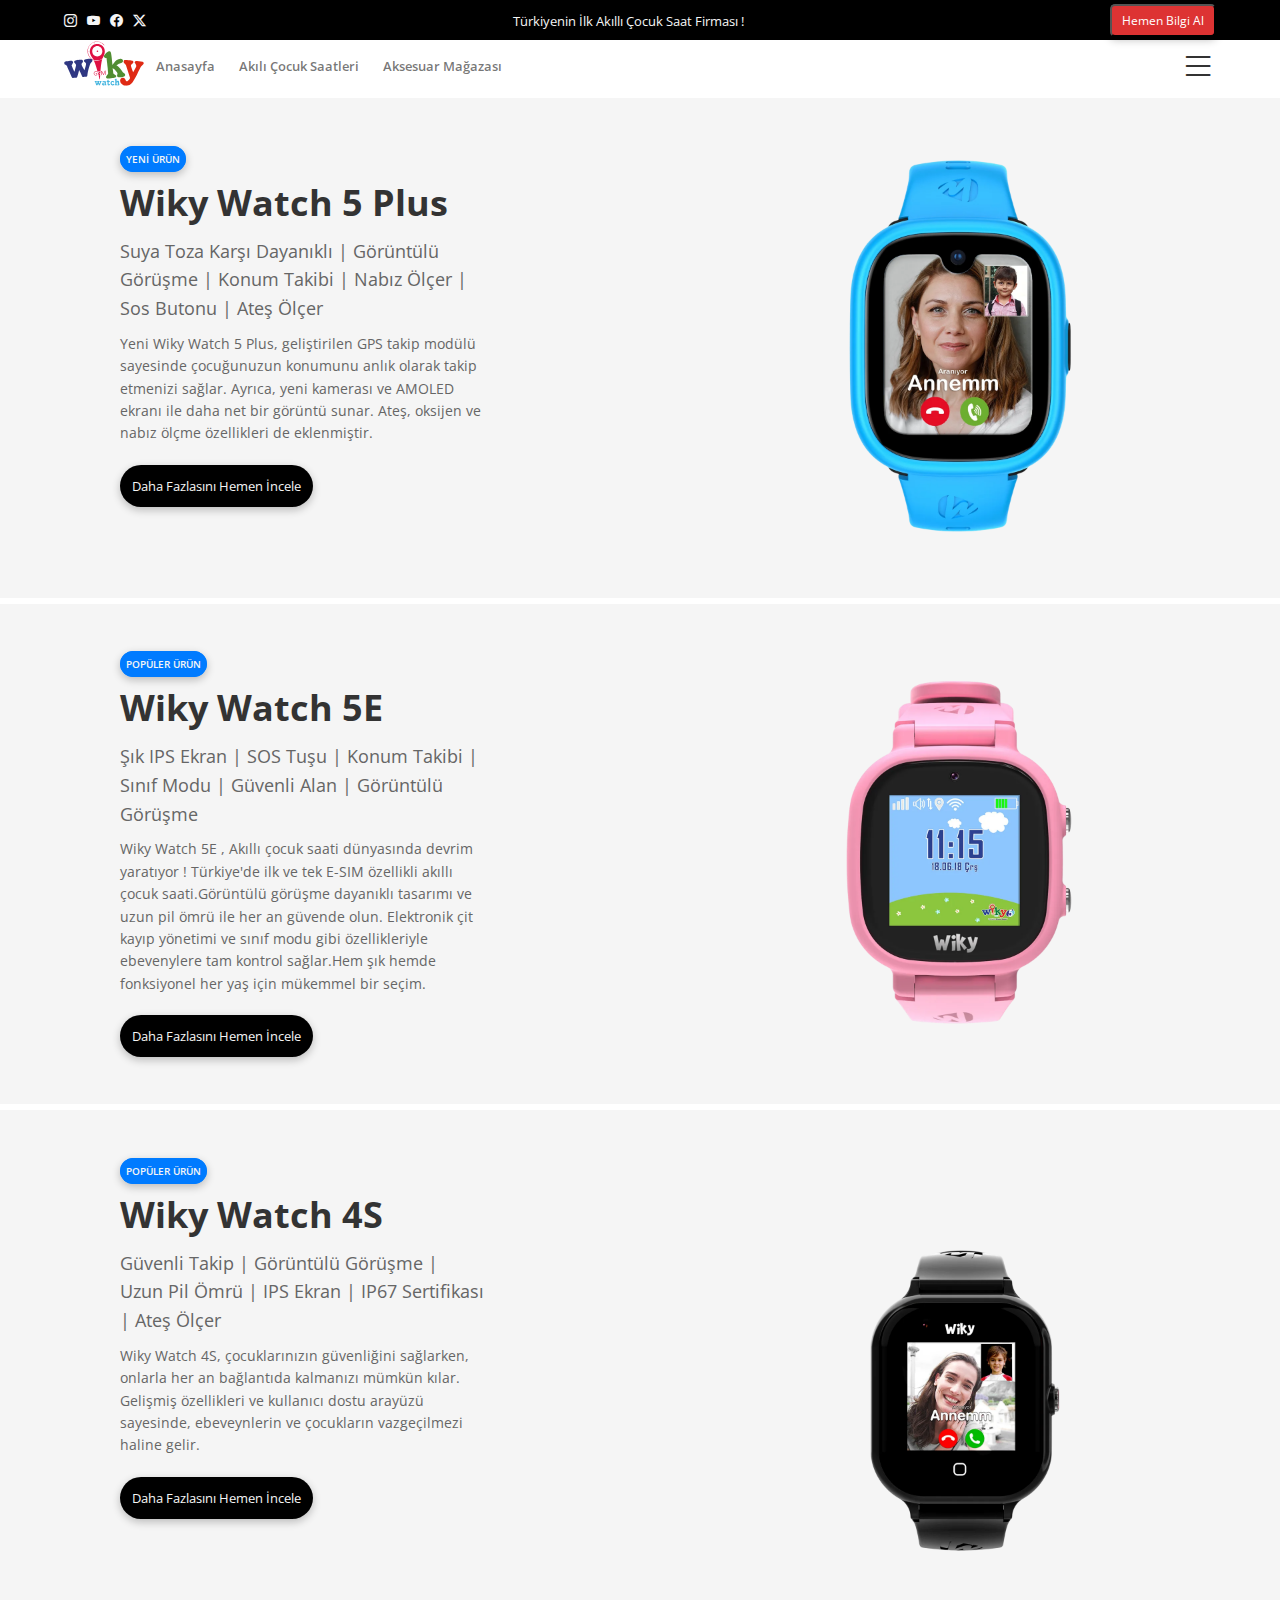
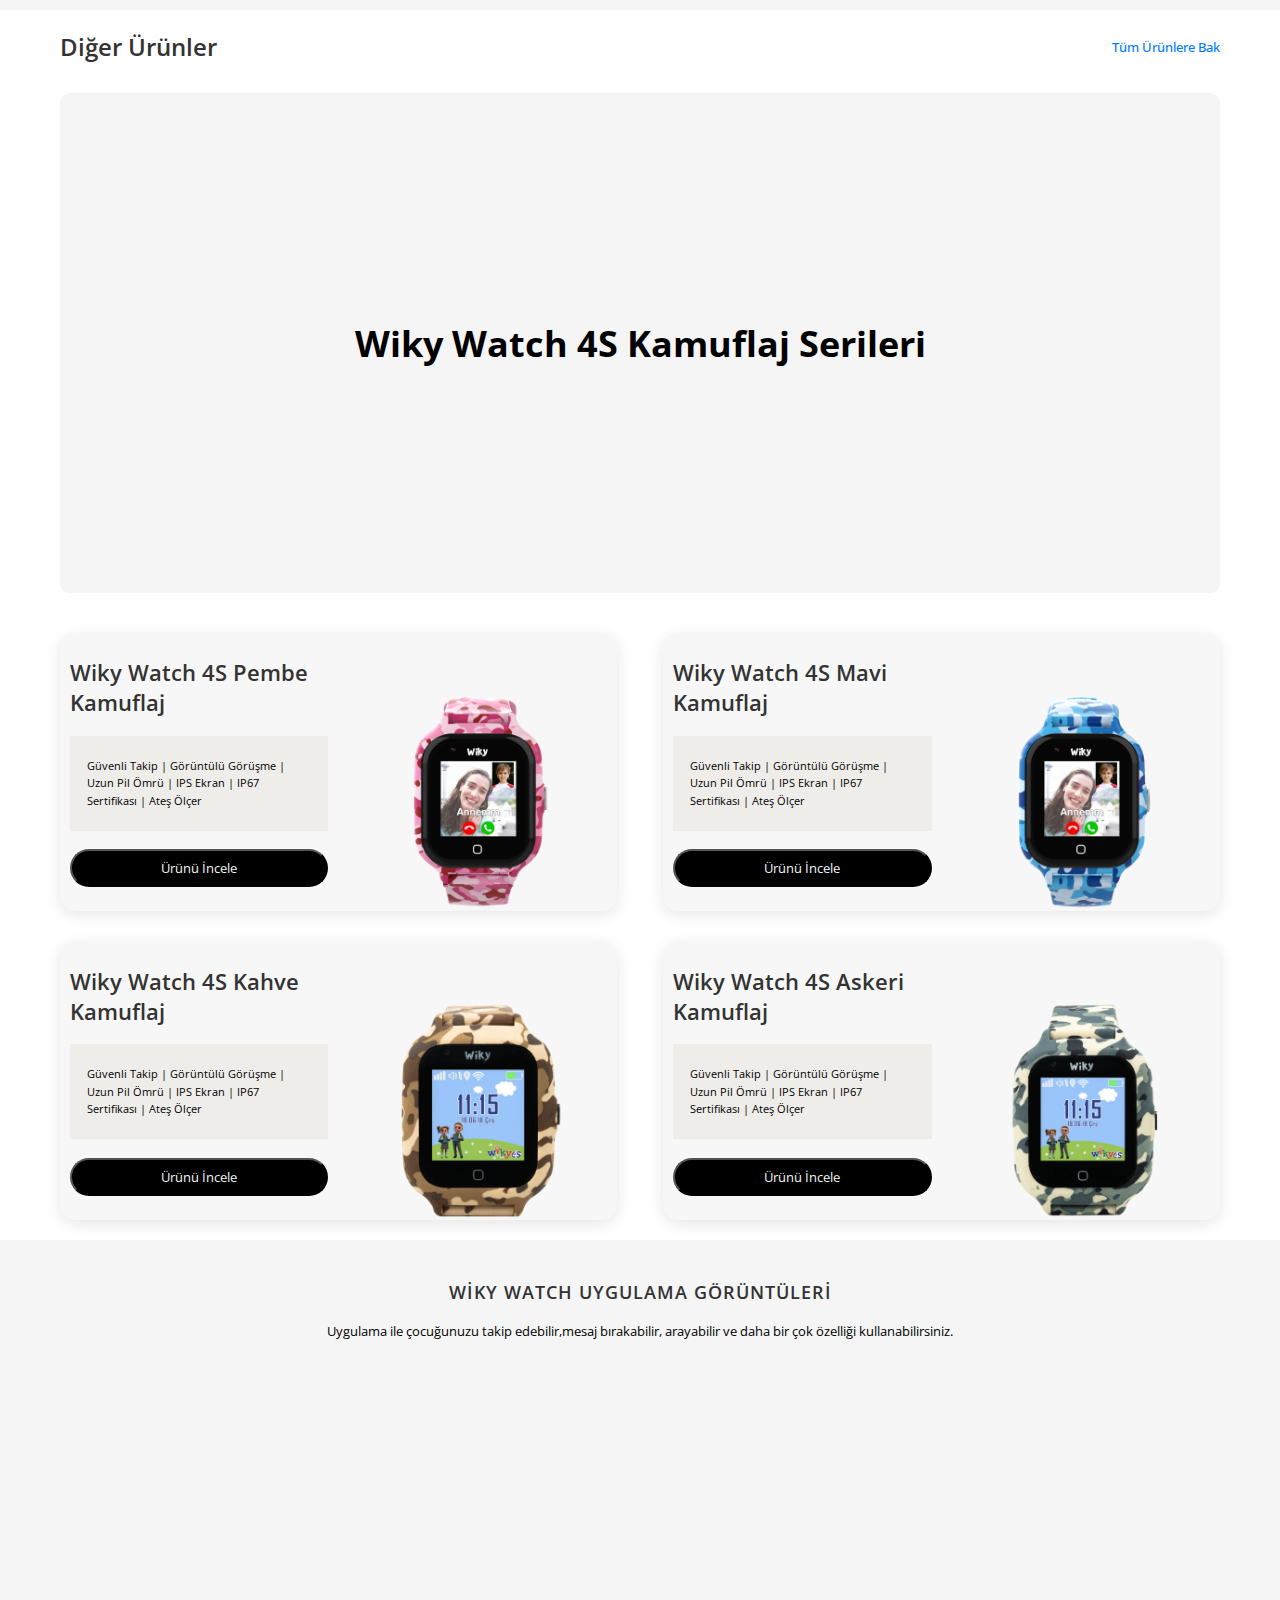
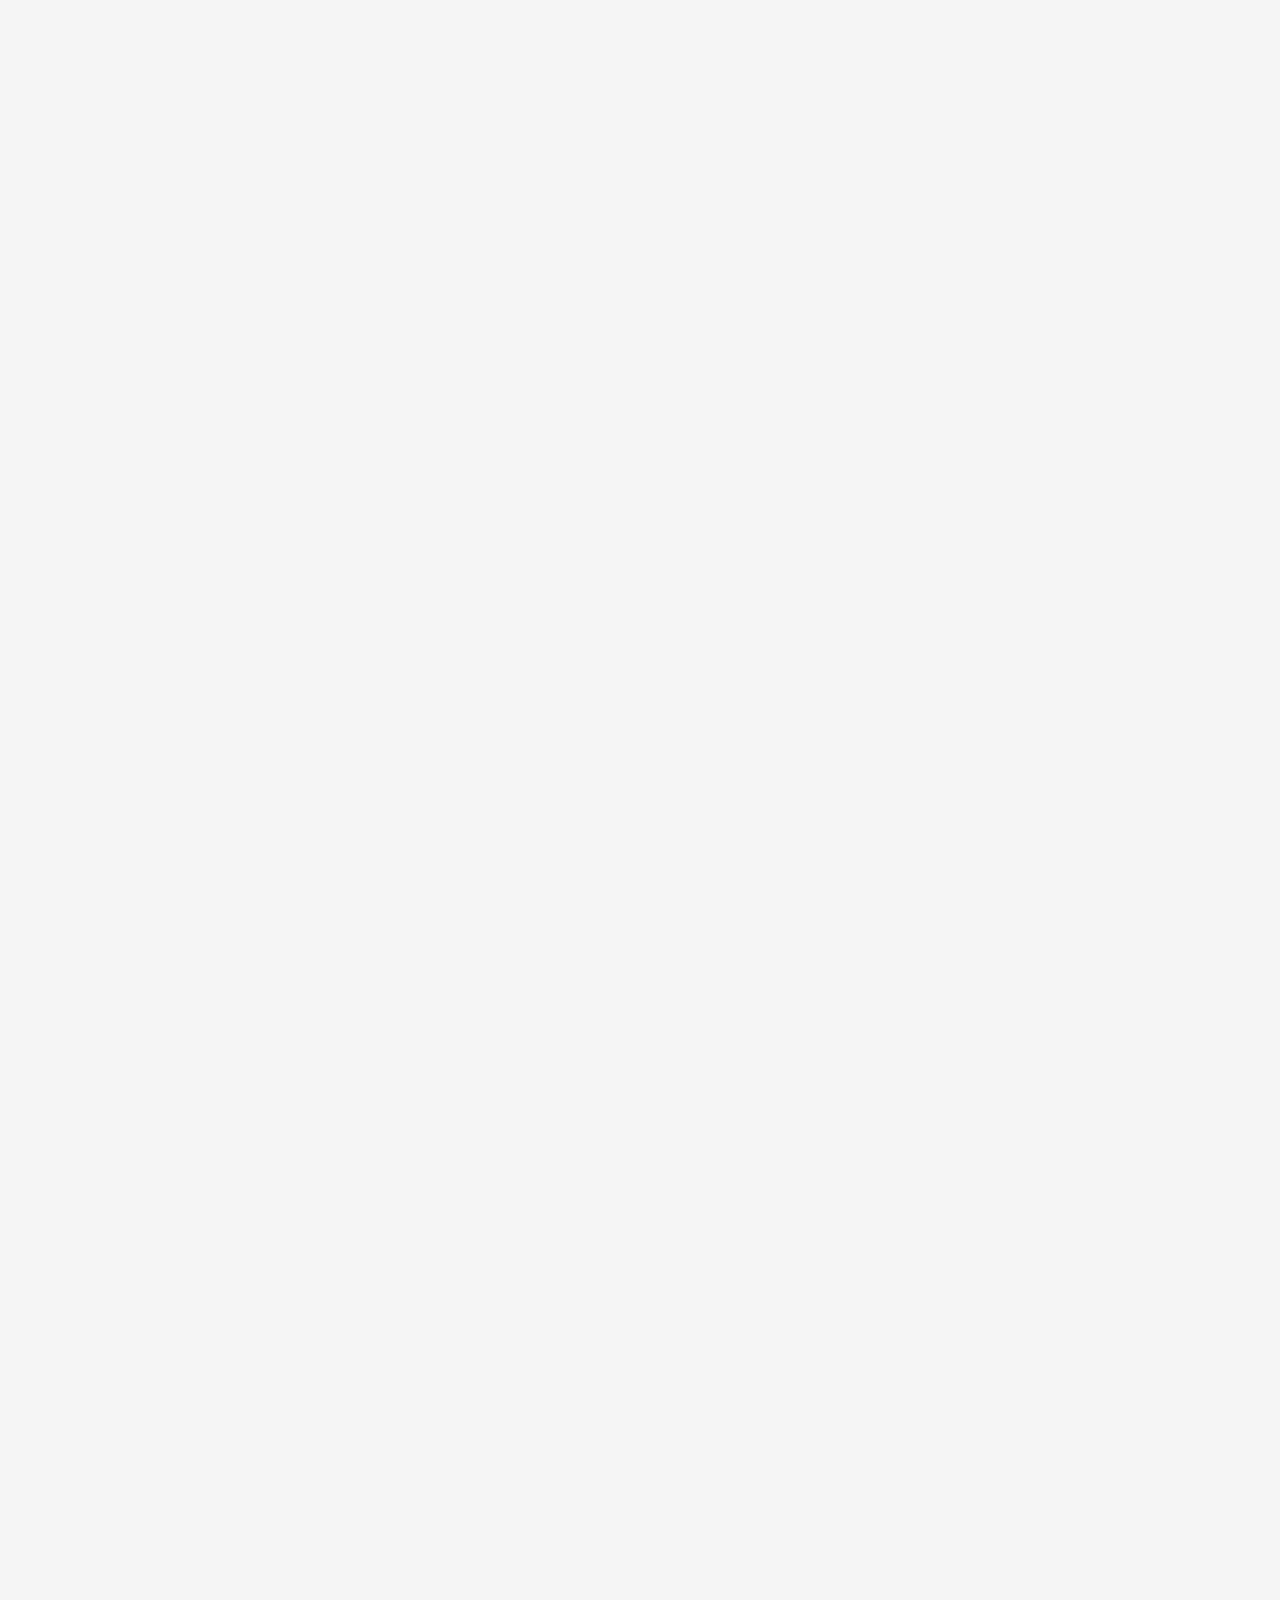
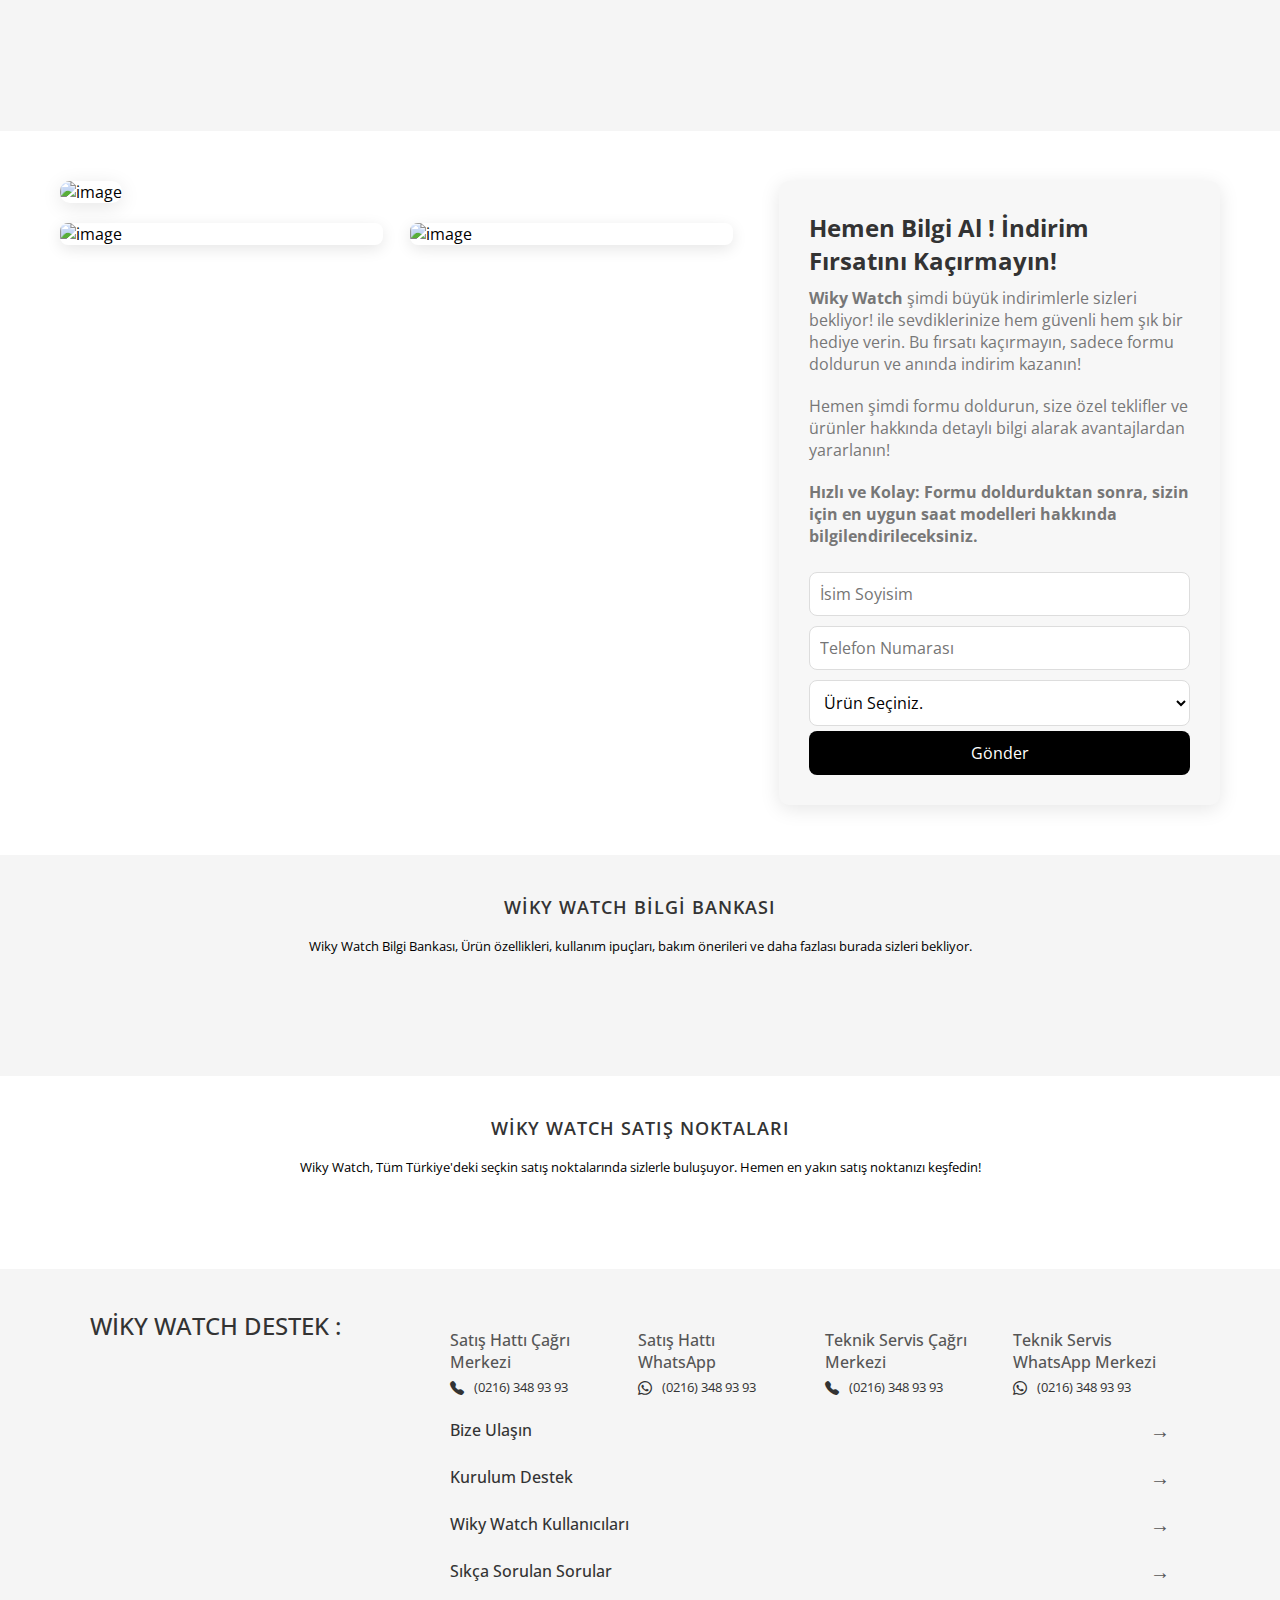
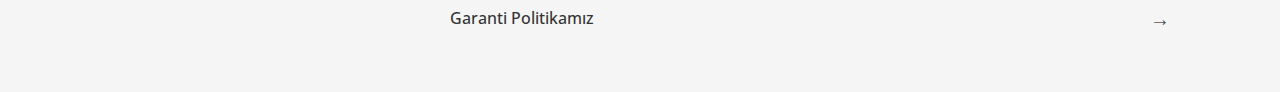
==== commit ebc951b3: "home wiky destek alanı tasarlandı , responsive hale getirildi." ====
--- a/index.html
+++ b/index.html
@@ -302,47 +302,178 @@
         <div class="splide__track">
             <ul class="splide__list">
                 <li class="splide__slide">
-                    <img src="https://cdn1.wikywatch.com.tr/uploads/elementor/thumbs/Akilli-Cocuk-Saatlerinde-Dikkat-Edilmesi-Gerekenler-2-r34zxtof0rupmhfxpw5uq7m3038nex65m2avb6zvy2.jpg" alt="Wiky Watch Blog 1">
-                </li>
-                <li class="splide__slide">
-                    <img src="https://cdn1.wikywatch.com.tr/uploads/elementor/thumbs/Akilli-Cocuk-Saati-Satin-Alma-Rehberi-r34z054m4hqtlid8ec14dplgp195ldgezcqi88xqwq.jpg" alt="Wiky Watch Screenshot 2">
-                </li>
-                <li class="splide__slide">
+                    <a href="">
+                        <img src="https://cdn1.wikywatch.com.tr/uploads/elementor/thumbs/Akilli-Cocuk-Saatlerinde-Dikkat-Edilmesi-Gerekenler-2-r34zxtof0rupmhfxpw5uq7m3038nex65m2avb6zvy2.jpg" alt="Wiky Watch Blog 1">
+                        <div class="splide__slide__main">
+                        <small>Akıllı Çocuk Saati Kullanırken Karşılaşılan En Yaygın Sorunlar ve Çözümler</small>
+                       </div>
+                    </a>
+                </li>
+                <li class="splide__slide">
+                    <a href="">
+                        <img src="https://cdn1.wikywatch.com.tr/uploads/elementor/thumbs/Akilli-Cocuk-Saati-Satin-Alma-Rehberi-r34z054m4hqtlid8ec14dplgp195ldgezcqi88xqwq.jpg" alt="Wiky Watch Screenshot 2">
+                    <div class="splide__slide__main">
+                        <small>Akıllı Çocuk Saati Satın Alma Rehberi</small>
+                    </div>
+                    </a>
+                </li>
+                <li class="splide__slide">
+                   <a href="">
                     <img src="https://cdn2.wikywatch.com.tr/uploads/elementor/thumbs/Akilli-Cocuk-Saatleri-Kac-Yas-Icin-Uygun-Wiky-Watch-e1741777860932-r2qyiqd92k56iitu9yqe2ogpjcj66hx0opxfdt1h8a.jpg" alt="Wiky Watch Screenshot 3">
-                </li>
-                <li class="splide__slide">
-                    <img src="https://cdn5.wikywatch.com.tr/uploads/elementor/thumbs/Wiky-Watch-Elektronik-Cit-1-r2cymnk149qswyaylbduurjjpgo2gc2bno41mfikca.jpg" alt="Wiky Watch Screenshot 4">
-                </li>
-                <li class="splide__slide">
-                    <img src="https://cdn2.wikywatch.com.tr/uploads/elementor/thumbs/5-1-e1740491396958-r211h3zvnyhftdmm2nzbqwiyyni1glg57j2yi4ph16.jpg" alt="Wiky Watch Screenshot 5">
-                </li>
-                <li class="splide__slide">
+                    <div class="splide__slide__main">
+                        <small>Akıllı Çocuk Saatleri Kaç Yaş İçin Uygun ?</small>
+                    </div>
+                   </a>
+                </li>
+                <li class="splide__slide">
+                    <a href="">
+                       <img src="https://cdn5.wikywatch.com.tr/uploads/elementor/thumbs/Wiky-Watch-Elektronik-Cit-1-r2cymnk149qswyaylbduurjjpgo2gc2bno41mfikca.jpg" alt="Wiky Watch Screenshot 4">
+                       <div class="splide__slide__main">
+                          <small>Akıllı Çocuk Saati Elektornik Çit Rehberi</small>
+                       </div>
+                    </a>
+                </li>
+                <li class="splide__slide">
+                    <a href="">
+                        <img src="https://cdn2.wikywatch.com.tr/uploads/elementor/thumbs/5-1-e1740491396958-r211h3zvnyhftdmm2nzbqwiyyni1glg57j2yi4ph16.jpg" alt="Wiky Watch Screenshot 5">
+                    <div class="splide__slide__main">
+                        <small>Akıllı Çocuk Saati Hangi Yaş İçin Uygundur ?</small>
+                    </div>
+                    </a>
+                </li>
+                <li class="splide__slide">
+                   <a href="">
                     <img src="https://cdn5.wikywatch.com.tr/uploads/elementor/thumbs/8-e1739882872370-r1os4izk0g7luook8ql2ibylhsb26cvfeccaq2va0q.jpg" alt="Wiky Watch Screenshot 6">
-                </li>
-                <li class="splide__slide">
-                    <img src="https://cdn2.wikywatch.com.tr/uploads/elementor/thumbs/5plus-kurulum-cover-qvjnov60qvqg9jtittydlpa4zv9lz1czkieywbgiuy.jpg" alt="Wiky Watch Screenshot 7">
-                </li>
-
-                <li class="splide__slide">
+                    <div class="splide__slide__main">
+                        <small>Akıllı Çocuk Saatlerinin Sağlık Takip Özellikleri</small>
+                    </div>
+                   </a>
+                </li>
+                <li class="splide__slide">
+                    <a href="">
+                        <img src="https://cdn2.wikywatch.com.tr/uploads/elementor/thumbs/5plus-kurulum-cover-qvjnov60qvqg9jtittydlpa4zv9lz1czkieywbgiuy.jpg" alt="Wiky Watch Screenshot 7">
+                    <div class="splide__slide__main">
+                        <small>Wiky Watch 5 Plus Detaylı Saat Kurulumu</small>
+                    </div>
+                    </a>
+                </li>
+
+                <li class="splide__slide">
+                   <a href="">
                     <img src="https://cdn1.wikywatch.com.tr/uploads/elementor/thumbs/apara-meltem-derbazlar-quc4l2fhfarczqwxgsjlv161w1k05sjvs8hhp3q456.jpg" alt="Wiky Watch Screenshot 7">
-                </li>
-                <li class="splide__slide">
+                    <div class="splide__slide__main">
+                        <small>CNN Türk Ana Haber Wiky Watch Akıllı Saat</small>
+                    </div>
+                   </a>
+                </li>
+                <li class="splide__slide">
+                   <a href="">
                     <img src="https://cdn2.wikywatch.com.tr/uploads/elementor/thumbs/gaJVjooOXsY-hd-qtj3m1gys55ck2ne5rf4u29d84y6q3mgzcajfltx8a.jpg" alt="Wiky Watch Screenshot 7">
+                    <div class="splide__slide__main">
+                        <small>Akıllı Çocuk Saati Kullanırken Karşılaşılan En Yaygın Sorunlar ve Çözümler</small>
+                    </div>
+                   </a>
                 </li>
             </ul>
+        </div>
+     </div>
+   </section>
+   
+
+
+   <section id="sales__points">
+    <div class="sales__points__area">
+        <h2>Wiky Watch Satış Noktaları</h2>
+        <small>Wiky Watch, Tüm Türkiye'deki seçkin satış noktalarında sizlerle buluşuyor. Hemen en yakın satış noktanızı keşfedin!</small>
+    </div>
+    <div class="splide sales__splide" role="group" aria-label="Wiky Watch Screenshots">
+        <div class="splide__track">
+            <ul class="splide__list">
+                <li class="splide__slide">
+                    <img src="https://www.wikywatch.com.tr/wp-content/uploads/2024/01/hepsiburada.png" alt="Wiky Watch Screenshot 1">
+                </li>
+                <li class="splide__slide">
+                    <img src="https://www.wikywatch.com.tr/wp-content/uploads/2024/01/beymen.png" alt="Wiky Watch Screenshot 2">
+                </li>
+                <li class="splide__slide">
+                    <img src="https://www.wikywatch.com.tr/wp-content/uploads/2024/01/media-markt.png" alt="Wiky Watch Screenshot 3">
+                </li>
+                <li class="splide__slide">
+                    <img src="https://www.wikywatch.com.tr/wp-content/uploads/2024/01/nezih.png" alt="Wiky Watch Screenshot 4">
+                </li>
+                <li class="splide__slide">
+                    <img src="https://www.wikywatch.com.tr/wp-content/uploads/2024/01/dr.png" alt="Wiky Watch Screenshot 5">
+                </li>
+                <li class="splide__slide">
+                    <img src="https://www.wikywatch.com.tr/wp-content/uploads/2024/01/amazon.png" alt="Wiky Watch Screenshot 6">
+                </li>
+                <li class="splide__slide">
+                    <img src="https://www.wikywatch.com.tr/wp-content/uploads/2024/01/n11.png" alt="Wiky Watch Screenshot 7">
+                </li>
+                <li class="splide__slide">
+                    <img src="https://www.wikywatch.com.tr/wp-content/uploads/2024/01/teknosa.png" alt="Wiky Watch Screenshot 7">
+                </li>
+                <li class="splide__slide">
+                    <img src="https://www.wikywatch.com.tr/wp-content/uploads/2024/01/trendyol.png" alt="Wiky Watch Screenshot 7">
+                </li>
+                <li class="splide__slide">
+                    <img src="https://www.wikywatch.com.tr/wp-content/uploads/2025/03/vodafone-logo.png" alt="Wiky Watch Screenshot 7">
+                </li>
+            </ul>
+        </div>
+     </div>
+   </section> 
+<section id="helps">
+    <div class="help__area">
+        <div class="help__area__left">
+            <h3>Wiky Watch Destek :</h3>
+        </div>
+        <div class="help__area__main">
+            <div class="help__area__main__contact">
+                <div class="contact__main-wrapper">
+                    <div class="contact__main">
+                        <label for="">Satış Hattı Çağrı Merkezi</label>
+                        <div>
+                            <i class="bi bi-telephone-fill"></i>
+                            <p>(0216) 348 93 93</p>
+                        </div>
+                    </div>
+                    <div class="contact__main">
+                        <label for="">Satış Hattı WhatsApp</label>
+                        <div>
+                            <i class="bi bi-whatsapp"></i>
+                            <p>(0216) 348 93 93</p>
+                        </div>
+                    </div>
+                    <div class="contact__main">
+                        <label for="">Teknik Servis Çağrı Merkezi</label>
+                        <div>
+                            <i class="bi bi-telephone-fill"></i>
+                            <p>(0216) 348 93 93</p>
+                        </div>
+                    </div>
+                    <div class="contact__main">
+                        <label for="">Teknik Servis WhatsApp Merkezi</label>
+                        <div>
+                            <i class="bi bi-whatsapp"></i>
+                            <p>(0216) 348 93 93</p>
+                        </div>
+                    </div>
+                </div>
+            </div>
+            <div class="help_list">
+                <ul>
+                    <li><a href="">Bize Ulaşın</a></li>
+                    <li><a href="">Kurulum Destek</a></li>
+                    <li><a href="">Wiky Watch Kullanıcıları</a></li>
+                    <li><a href="">Sıkça Sorulan Sorular</a></li>
+                    <li><a href="">Garanti Politikamız</a></li>
+                </ul>
+            </div>
         </div>
     </div>
 </section>
 
-
-    <section id="sales_points">
-
-    </section>
-
-    <section id="helps">
-
-    </section>
-    
     <footer>
 
     </footer>
@@ -405,7 +536,22 @@
   },
 });
 splide.mount();
-
+// Satış Noktaları Slider 
+var splide = new Splide('.sales__splide', {
+  type   : 'loop',
+  perPage: 5,    
+  perMove: 1,     
+  gap    : '100px', 
+  breakpoints: {
+    1024: {
+      perPage: 2, 
+    },
+    768: {
+      perPage: 1,
+    },
+  },
+});
+splide.mount();
 
 
 </script>
--- a/assets/style.css
+++ b/assets/style.css
@@ -701,6 +701,7 @@
     width: 100%;
   }
 }
+
 /** WebForm CSS :: Son **/
 /** Bilgi Bankası CSS :: Başlangıç **/
 #blogs__wrapper {
@@ -750,15 +751,195 @@
   border-radius: 8px;
   box-shadow: 0 4px 8px rgba(0, 0, 0, 0.1);
   transition: transform 0.3s ease, box-shadow 0.3s ease;
-}
+  position: relative;
+}
+
+#blogs__wrapper .blog__splide .splide__track .splide__list .splide__slide .splide__slide__main {
+  width: 100% !important;
+  height: 100%;
+  color: black;
+  display: flex;
+  flex-direction: column;
+  margin-top: 10px;
+}
+
+#blogs__wrapper .blog__splide .splide__track .splide__list .splide__slide a {
+  text-decoration: none;
+  color: #333;
+}
+
 /** Bilgi Bankası CSS :: Son **/
-
-
-
-
-
-
-
+/** Anlaşmalı Satış Noktaları CSS :: Başlangıç **/
+#sales__points {
+  width: 100%;
+  margin: 0 auto;
+  padding: 40px 20px;
+  font-family: "Arial", sans-serif;
+  background-color: white;
+  box-sizing: border-box;
+}
+
+#sales__points .sales__points__area {
+  text-align: center;
+  margin-bottom: 30px;
+}
+
+#sales__points .sales__points__area h2 {
+  font-size: 18px;
+  color: #333;
+  font-weight: 600;
+  letter-spacing: 1px;
+  text-transform: uppercase;
+  margin-bottom: 15px;
+}
+
+#sales__points .splide {
+  position: relative;
+  width: 100%;
+  margin-top: 20px;
+}
+
+#sales__points .splide .splide__track {
+  overflow: hidden;
+}
+
+#sales__points .splide .splide__track .splide__list {
+  display: flex;
+  padding: 0;
+  margin: 0;
+  list-style: none;
+}
+
+#sales__points .splide .splide__track .splide__list .splide__slide img {
+  width: 100%;
+  min-width: 200px;
+  height: auto;
+  border-radius: 8px;
+  transition: transform 0.3s ease, box-shadow 0.3s ease;
+}
+
+/** Anlaşmalı Satış Noktaları CSS :: Son **/
+/** Destek Alanı CSS :: Başlangıç **/
+#helps {
+  padding: 40px;
+  background-color: #f5f5f5;
+}
+
+#helps .help__area {
+  display: flex;
+  flex-wrap: wrap;
+  width: 100%;
+  max-width: 1100px;
+  margin: auto;
+  gap: 40px;
+  justify-content: space-between;
+}
+
+#helps .help__area .help__area__left {
+  flex: 1;
+  max-width: 300px;
+}
+
+#helps .help__area .help__area__left h3 {
+  font-size: 24px;
+  font-weight: 500;
+  color: #333;
+  text-transform: uppercase;
+}
+
+#helps .help__area .help__area__main {
+  flex: 2;
+  max-width: 900px;
+  padding: 20px;
+  border-radius: 8px;
+}
+
+#helps .help__area .help__area__main .help__area__main__contact .contact__main-wrapper .contact__main {
+  display: flex;
+  flex-direction: column;
+  margin-bottom: 20px;
+  justify-content: center;
+}
+
+#helps .help__area .help__area__main .help__area__main__contact .contact__main-wrapper .contact__main label {
+  font-weight: 500;
+  color: #555;
+  display: block;
+  font-size: 16px;
+  margin-bottom: 5px;
+}
+
+#helps .help__area .help__area__main .help__area__main__contact .contact__main-wrapper .contact__main i {
+  font-size: 14px;
+  color: #333;
+  margin-right: 10px;
+}
+
+#helps .help__area .help__area__main .help__area__main__contact .contact__main-wrapper .contact__main div {
+  display: flex;
+  align-items: center;
+}
+
+#helps .help__area .help__area__main .help__area__main__contact .contact__main-wrapper .contact__main p {
+  font-size: 13px;
+  color: #333;
+}
+
+#helps .help__area .help__area__main .help__area__main__contact .contact__main-wrapper {
+  display: flex;
+  gap: 30px;
+}
+
+#helps .help__area .help__area__main .help__area__main__contact .contact__main-wrapper .contact__main {
+  flex: 1;
+}
+
+#helps .help__area .help__area__main .help_list ul {
+  list-style-type: none;
+  padding-left: 0;
+  display: flex;
+  flex-direction: column;
+  gap: 20px;
+}
+
+#helps .help__area .help__area__main .help_list ul .help_list ul li {
+  display: flex;
+  align-items: center;
+  justify-content: space-between;
+  padding: 10px 0;
+  border-bottom: 1px solid #ddd;
+}
+
+#helps .help__area .help__area__main .help_list ul li a {
+  text-decoration: none;
+  color: #333;
+  font-size: 16px;
+  font-weight: 500;
+  display: flex;
+  justify-content: space-between;
+  align-items: center;
+  width: 100%;
+  transition: color 0.3s ease, transform 0.3s ease;
+}
+
+#helps .help__area .help__area__main .help_list ul li a:hover {
+  color: #555;
+  transform: translateX(5px);
+}
+
+#helps .help__area .help__area__main .help_list ul li a::after {
+  content: '→';
+  font-size: 20px;
+  color: #555;
+  margin-left: 10px;
+  transition: transform 0.3s ease;
+}
+
+#helps .help__area .help__area__main .help_list ul li a:hover::after {
+  transform: translateX(5px);
+}
+
+/** Destek Alanı CSS :: Son **/
 
 
 
@@ -929,6 +1110,23 @@
   }
 
   /** WebForm CSS :: End **/
+  /** Help Area CSS :: Başlangıç **/
+   .help__area {
+        flex-direction: column;
+    }
+
+    .help__area__left {
+        max-width: 100%;
+        margin-bottom: 20px;
+    }
+
+    .help__area__main {
+        max-width: 100%;
+    }
+    .contact__main-wrapper {
+        flex-direction: column;
+    }
+  /** Help Area CSS :: Son **/
 
 }
 
@@ -1028,6 +1226,20 @@
   }
 
   /** Order Product CSS :: End **/
+  /** Help Area CSS :: Başlangıç **/
+  .help__area__left h3 {
+    font-size: 20px;
+  }
+
+  .contact__main p {
+    font-size: 14px;
+  }
+
+  .help_list ul li a {
+    font-size: 14px;
+  }
+
+  /** Help Area CSS :: Son **/
 
 }
 
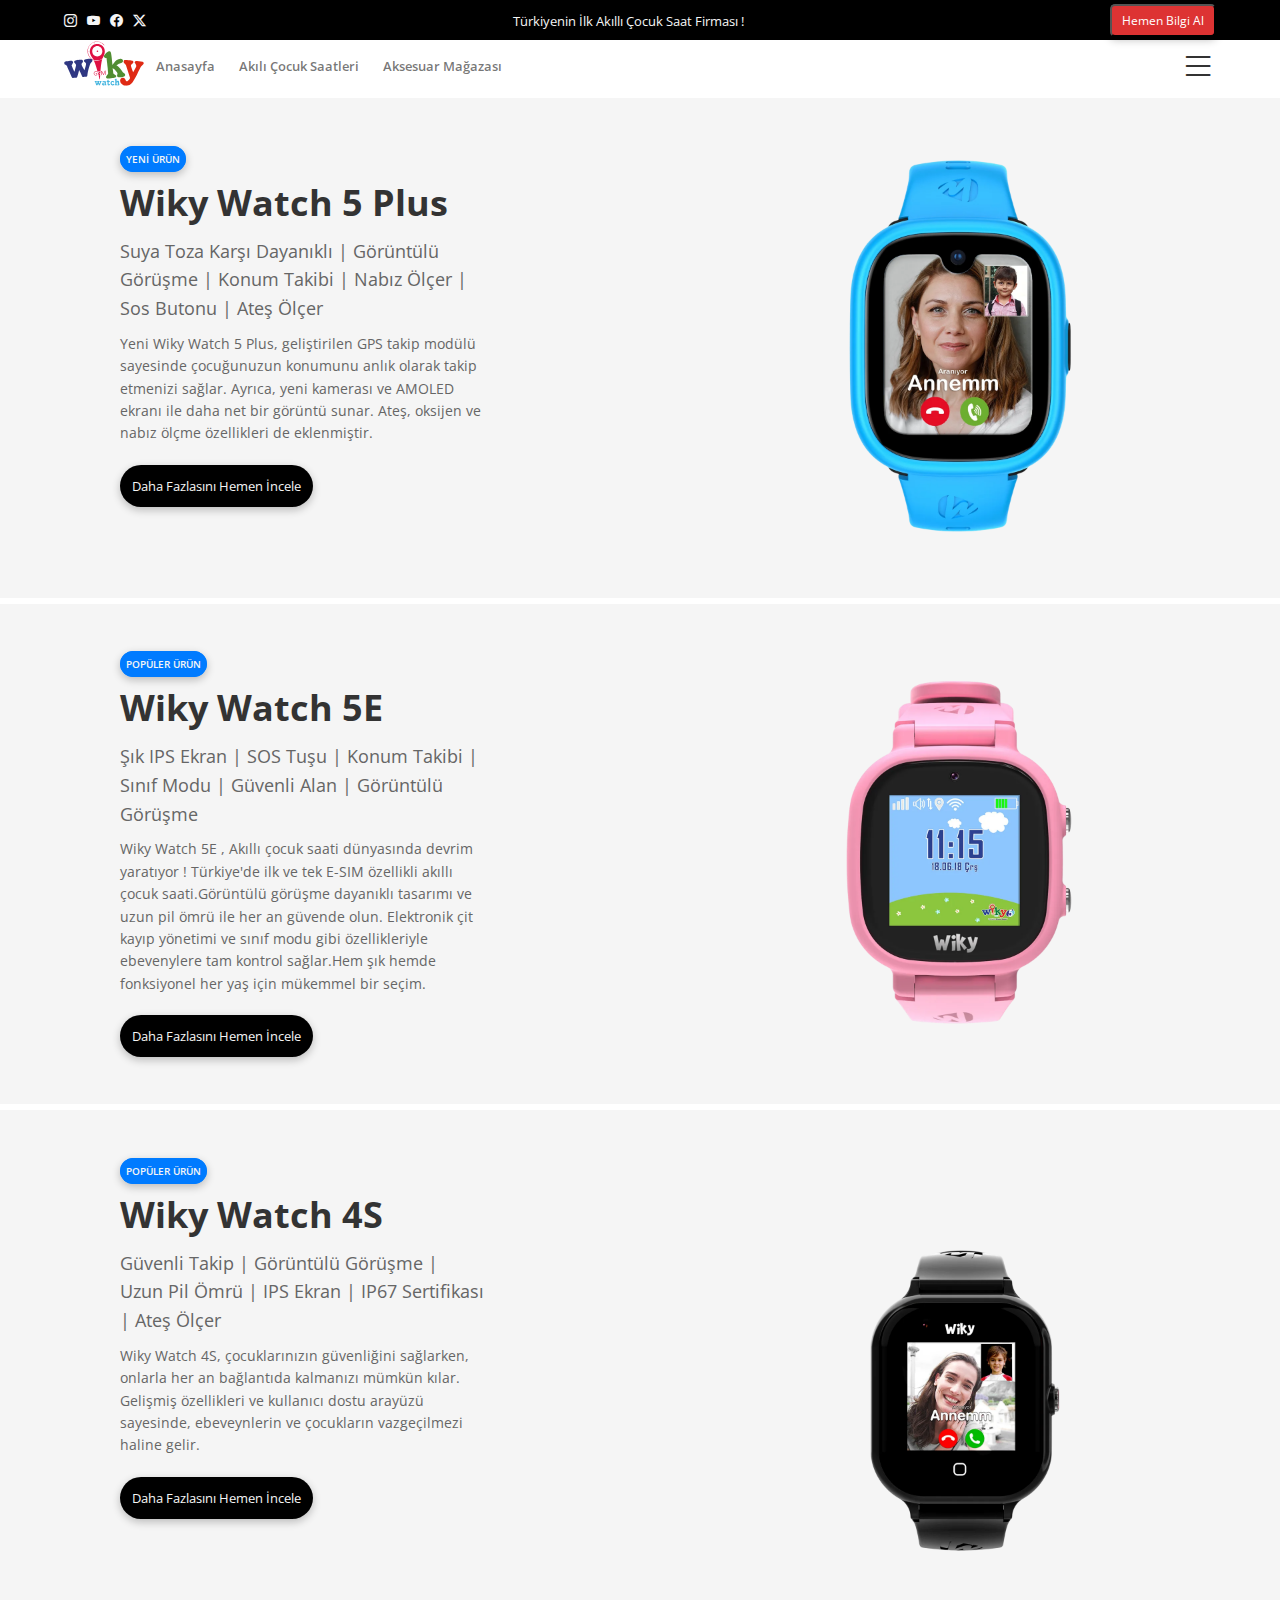
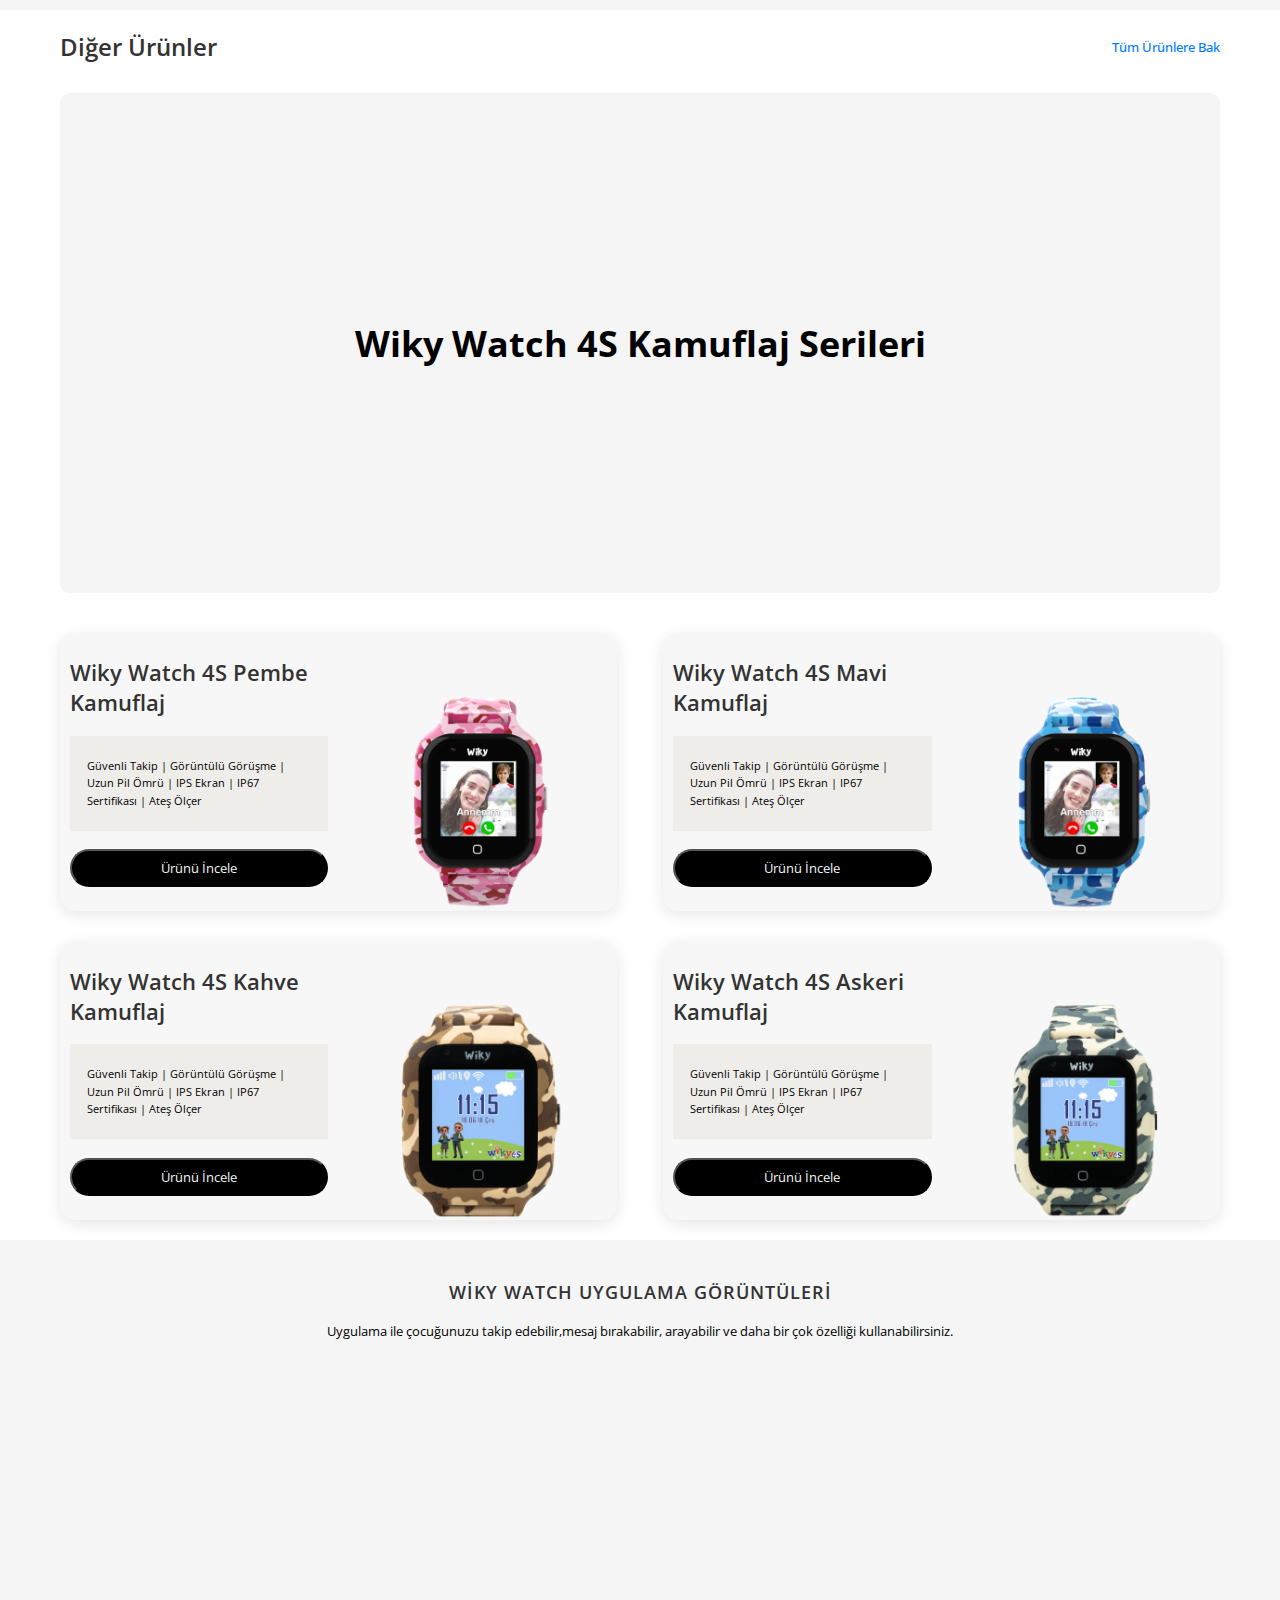
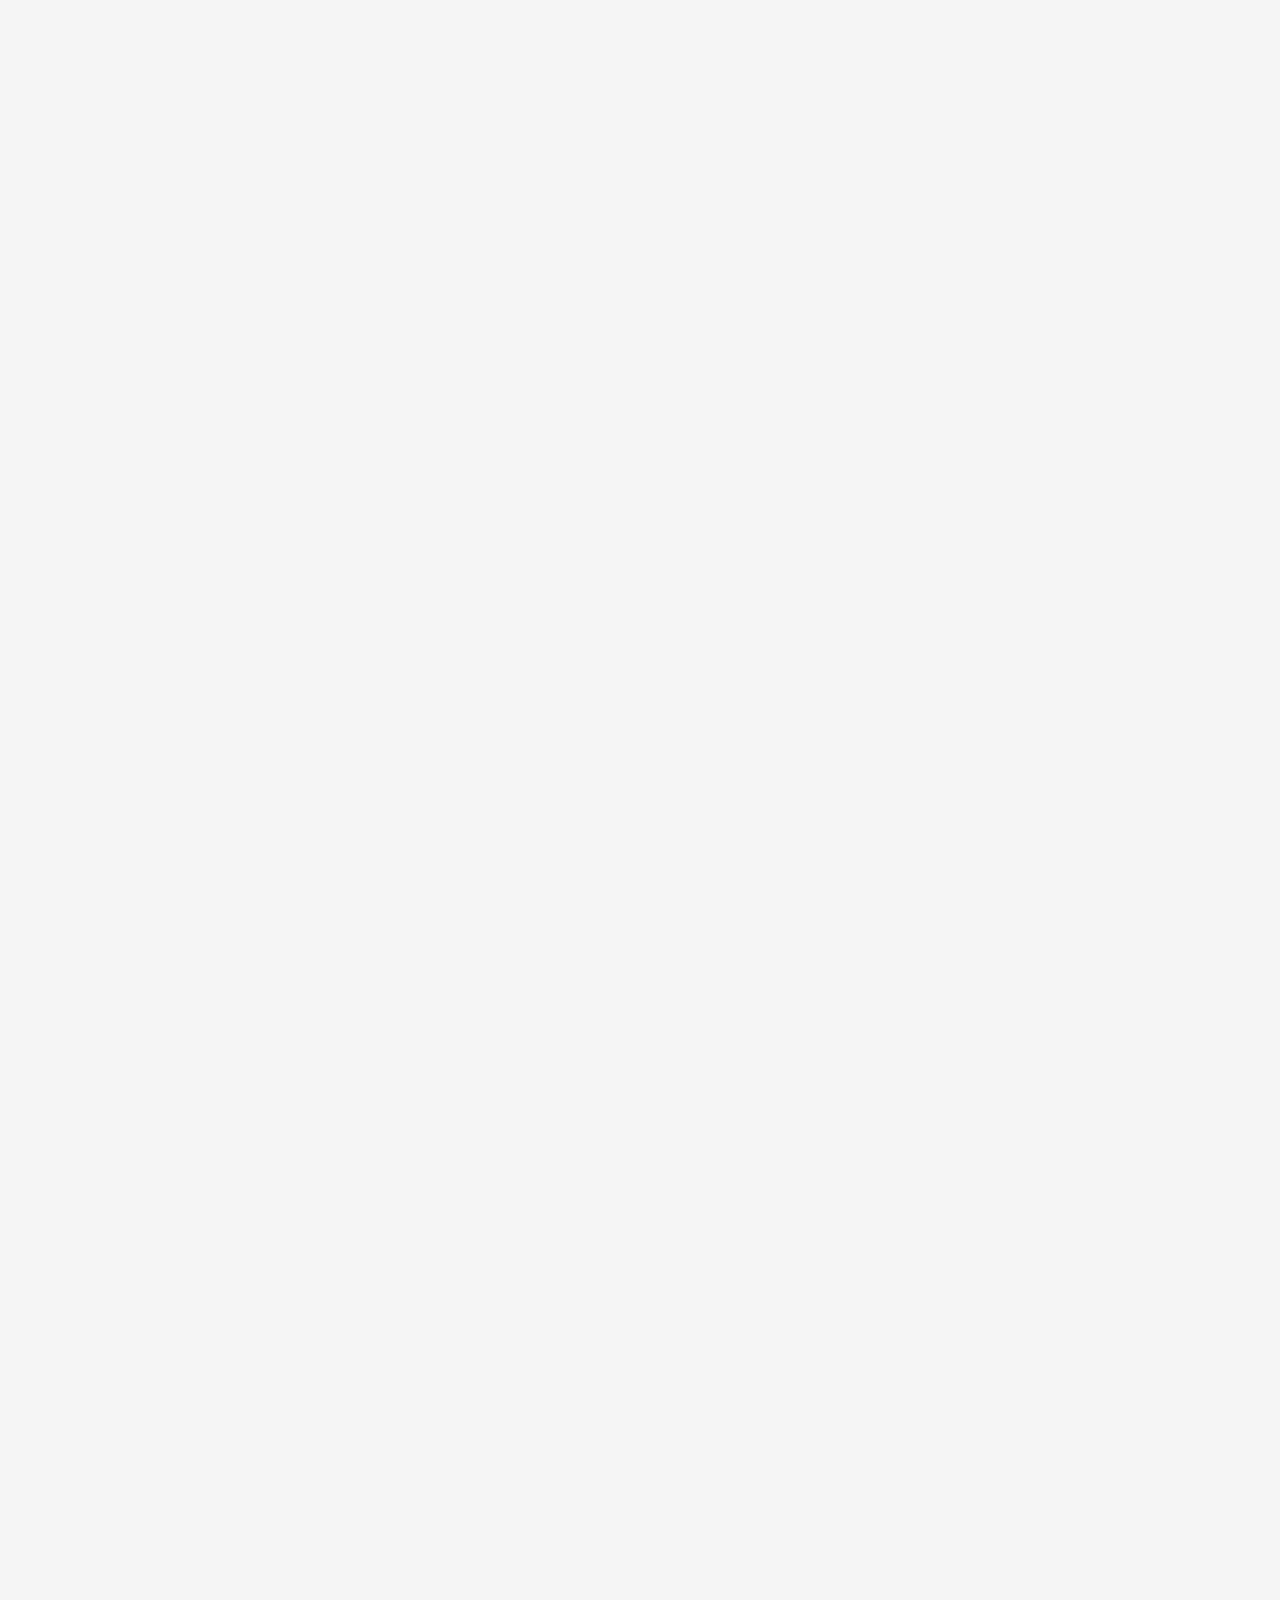
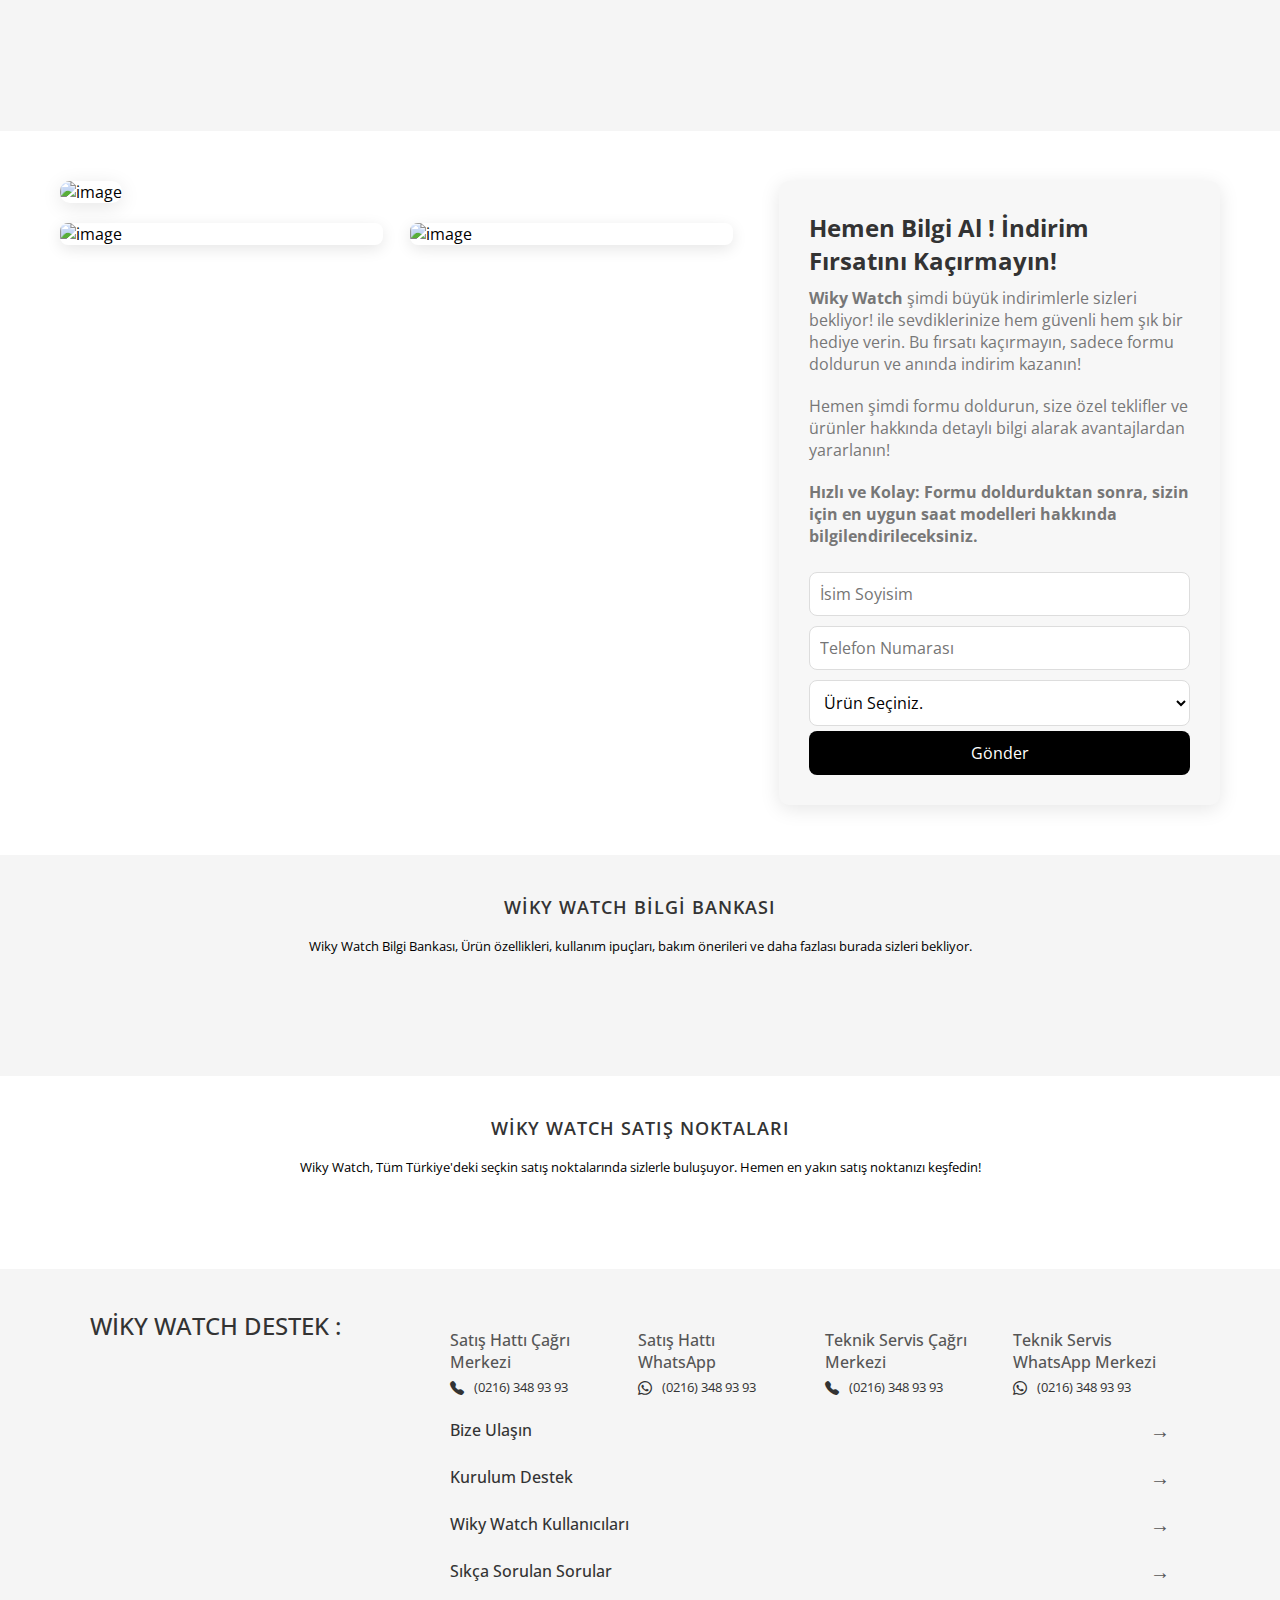
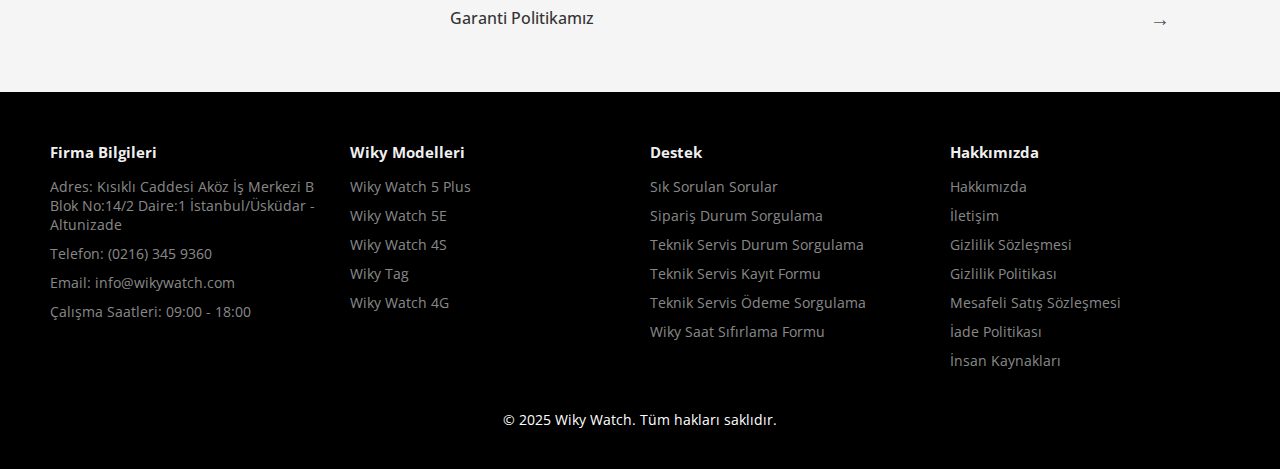
==== commit 9d3c8441: "footer alanı tasarlandı,responsive hale getirildi." ====
--- a/index.html
+++ b/index.html
@@ -473,10 +473,61 @@
         </div>
     </div>
 </section>
-
-    <footer>
-
-    </footer>
+<footer>
+    <div class="footer-container">
+        <div class="footer-section">
+            <h4>Firma Bilgileri</h4>
+            <ul>
+              <li>Adres: Kısıklı Caddesi Aköz İş Merkezi B Blok No:14/2 Daire:1 İstanbul/Üsküdar - Altunizade</li>
+              <li>Telefon: (0216) 345 9360</li>
+              <li>Email: info@wikywatch.com</li>
+              <li>Çalışma Saatleri: 09:00 - 18:00</li>
+            </ul>
+          </div>
+      <div class="footer-section">
+        <h4>Wiky Modelleri</h4>
+        <ul>
+          <li><a href="#">Wiky Watch 5 Plus</a></li>
+          <li><a href="#">Wiky Watch 5E</a></li>
+          <li><a href="#">Wiky Watch 4S</a></li>
+          <li><a href="#">Wiky Tag</a></li>
+          <li><a href="#">Wiky Watch 4G</a></li>
+        </ul>
+      </div>
+      
+      <div class="footer-section">
+        <h4>Destek</h4>
+        <ul>
+          <li><a href="#">Sık Sorulan Sorular</a></li>
+          <li><a href="#">Sipariş Durum Sorgulama</a></li>
+          <li><a href="#">Teknik Servis Durum Sorgulama</a></li>
+          <li><a href="#">Teknik Servis Kayıt Formu</a></li>
+          <li><a href="#">Teknik Servis Ödeme Sorgulama</a></li>
+          <li><a href="#">Wiky Saat Sıfırlama Formu</a></li>
+        </ul>
+      </div>
+  
+      <div class="footer-section">
+        <h4>Hakkımızda</h4>
+        <ul>
+          <li><a href="#">Hakkımızda </a></li>
+          <li><a href="">İletişim</a></li>
+          <li><a href="#">Gizlilik Sözleşmesi</a></li>
+          <li><a href="#">Gizlilik Politikası</a></li>
+          <li><a href="#">Mesafeli Satış Sözleşmesi</a></li>
+          <li><a href="#">İade Politikası</a></li>
+          <li><a href="#">İnsan Kaynakları</a></li>
+        </ul>
+      </div>
+  
+    
+    </div>
+  
+    <div class="footer-bottom">
+      <p>&copy; 2025 Wiky Watch. Tüm hakları saklıdır.</p>
+    </div>
+  </footer>
+  
   
         
 
--- a/assets/style.css
+++ b/assets/style.css
@@ -940,6 +940,65 @@
 }
 
 /** Destek Alanı CSS :: Son **/
+/** Footer Alanı CSS :: Başlangıç **/
+
+footer {
+  background-color: #000;
+  color: #fff;
+  padding: 40px 20px;
+  text-align: start;
+}
+
+.footer-container {
+  display: flex;
+  flex-wrap: wrap;
+  justify-content: space-between;
+  max-width: 1200px;
+  margin: 0 auto;
+}
+
+.footer-section {
+  flex: 1;
+  min-width: 250px;
+  margin: 10px;
+}
+
+.footer-section h4 {
+  margin-bottom: 15px;
+  font-size: 15px;
+  color: rgba(255, 255, 255, 0.95);
+  ;
+}
+
+.footer-section ul {
+  list-style-type: none;
+}
+
+.footer-section ul li {
+  margin-bottom: 10px;
+  font-size: 14px;
+  color: rgba(255, 255, 255, 0.55);
+}
+
+.footer-section ul li a {
+  color: rgba(255, 255, 255, 0.55);
+  text-decoration: none;
+  font-size: 14px;
+}
+
+.footer-section ul li a:hover {
+  text-decoration: underline;
+}
+
+.footer-bottom {
+  margin-top: 20px;
+  font-size: 14px;
+  text-align: center;
+}
+
+/** Footer Alanı CSS :: Son **/
+
+
 
 
 
@@ -1001,6 +1060,7 @@
     width: 100%;
     margin-bottom: 15px;
   }
+
 
 }
 
@@ -1111,22 +1171,41 @@
 
   /** WebForm CSS :: End **/
   /** Help Area CSS :: Başlangıç **/
-   .help__area {
-        flex-direction: column;
-    }
-
-    .help__area__left {
-        max-width: 100%;
-        margin-bottom: 20px;
-    }
-
-    .help__area__main {
-        max-width: 100%;
-    }
-    .contact__main-wrapper {
-        flex-direction: column;
-    }
+  .help__area {
+    flex-direction: column;
+  }
+
+  .help__area__left {
+    max-width: 100%;
+    margin-bottom: 20px;
+  }
+
+  .help__area__main {
+    max-width: 100%;
+  }
+
+  .contact__main-wrapper {
+    flex-direction: column;
+  }
+
   /** Help Area CSS :: Son **/
+
+  /** Footer CSS :: Başlangıç **/
+  .footer-container {
+    flex-direction: column;
+    align-items: center;
+  }
+
+  .footer-section {
+    text-align: center;
+    margin-bottom: 20px;
+  }
+
+  .footer-bottom {
+    font-size: 12px;
+  }
+
+  /** Footer CSS :: Son **/
 
 }
 
@@ -1240,6 +1319,22 @@
   }
 
   /** Help Area CSS :: Son **/
+  /** Footer CSS :: Başlangıç **/
+  .footer-container {
+    flex-direction: column;
+    align-items: center;
+  }
+
+  .footer-section {
+    text-align: center;
+    margin-bottom: 20px;
+  }
+
+  .footer-bottom {
+    font-size: 12px;
+  }
+
+  /** Footer CSS :: Son **/
 
 }
 
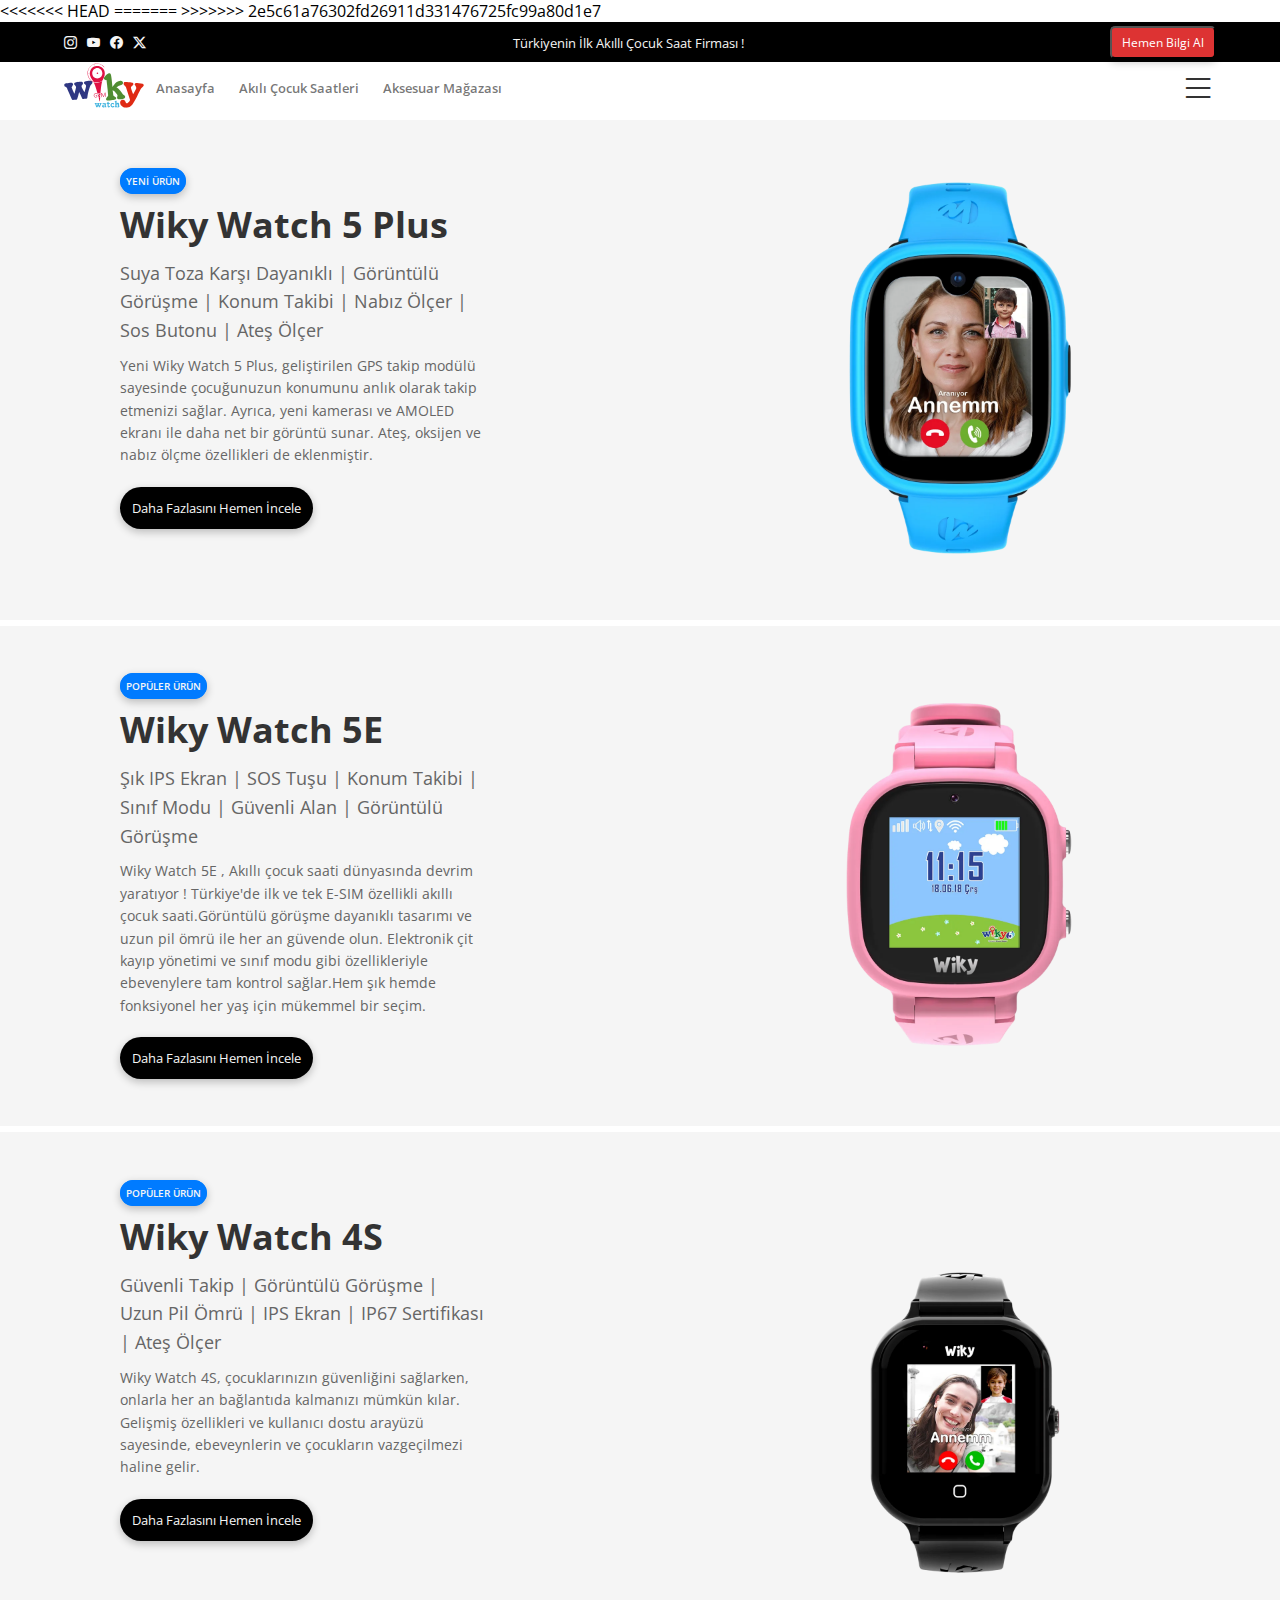
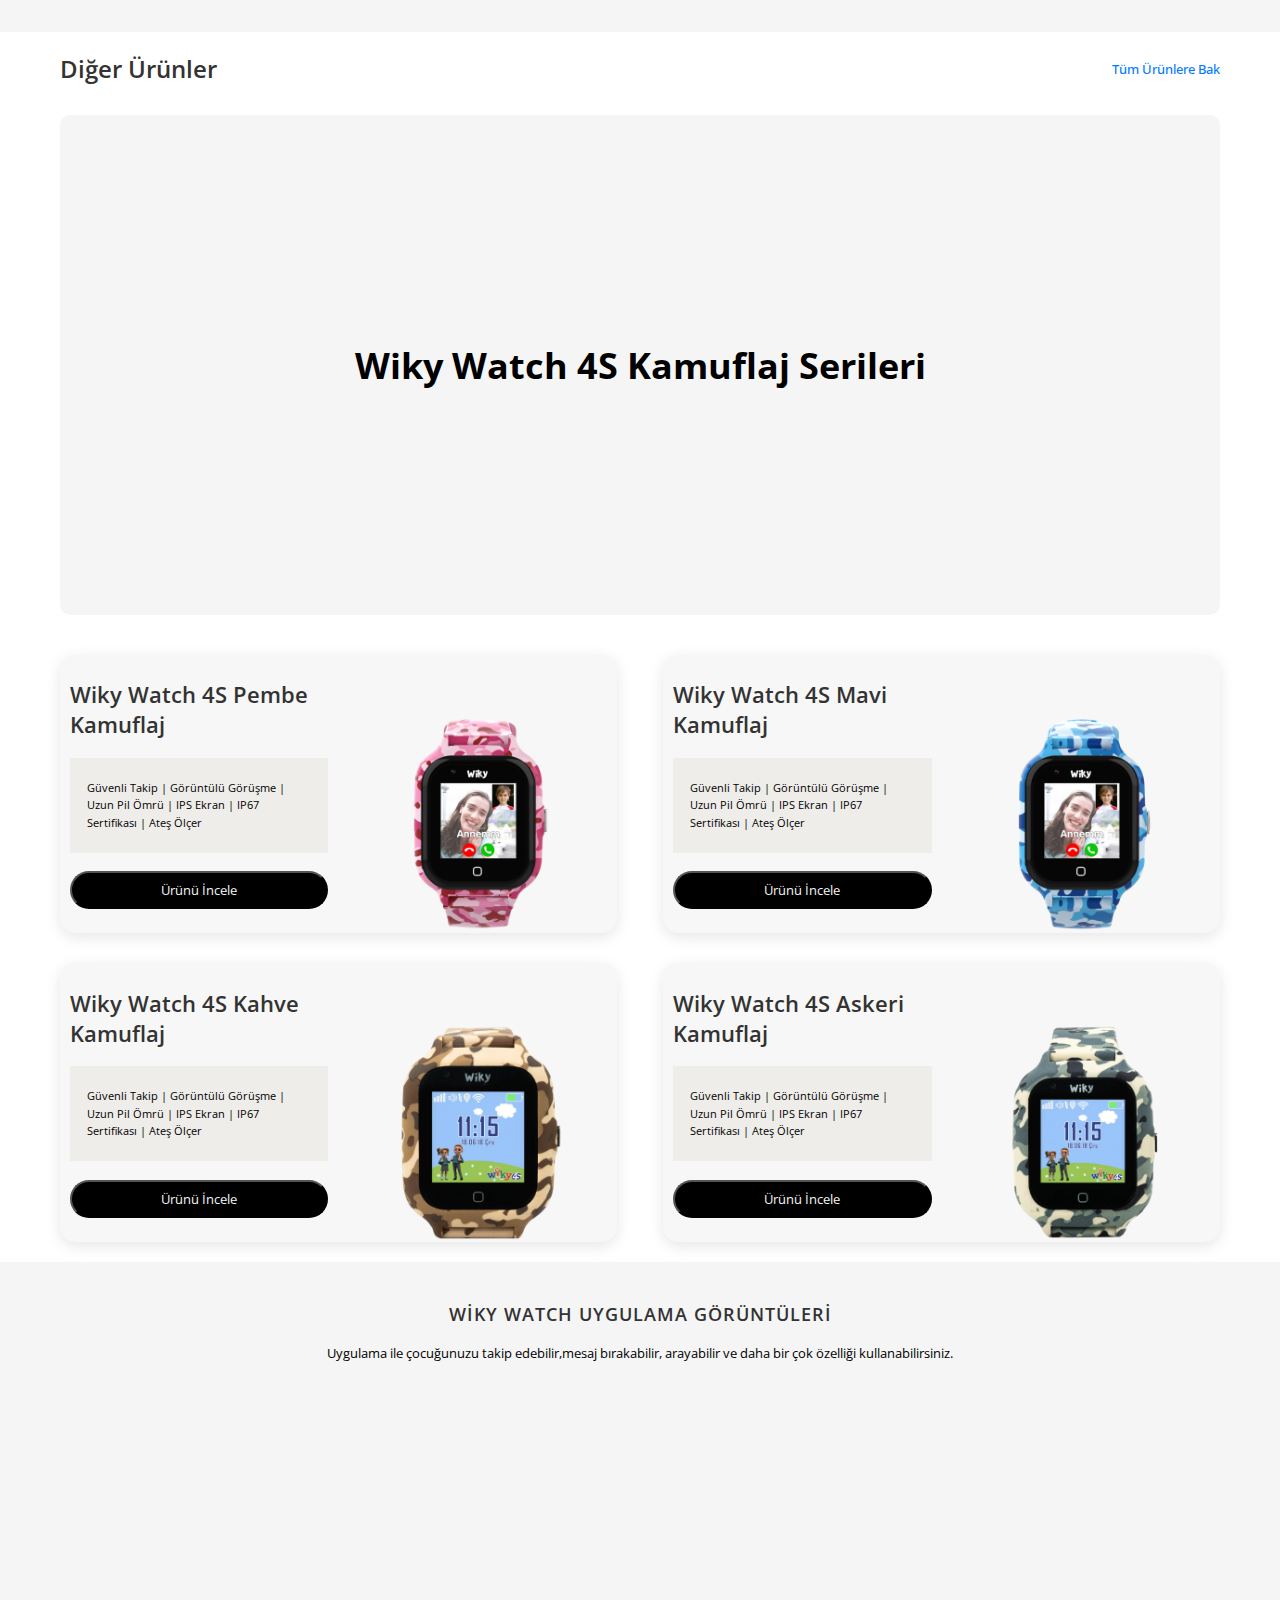
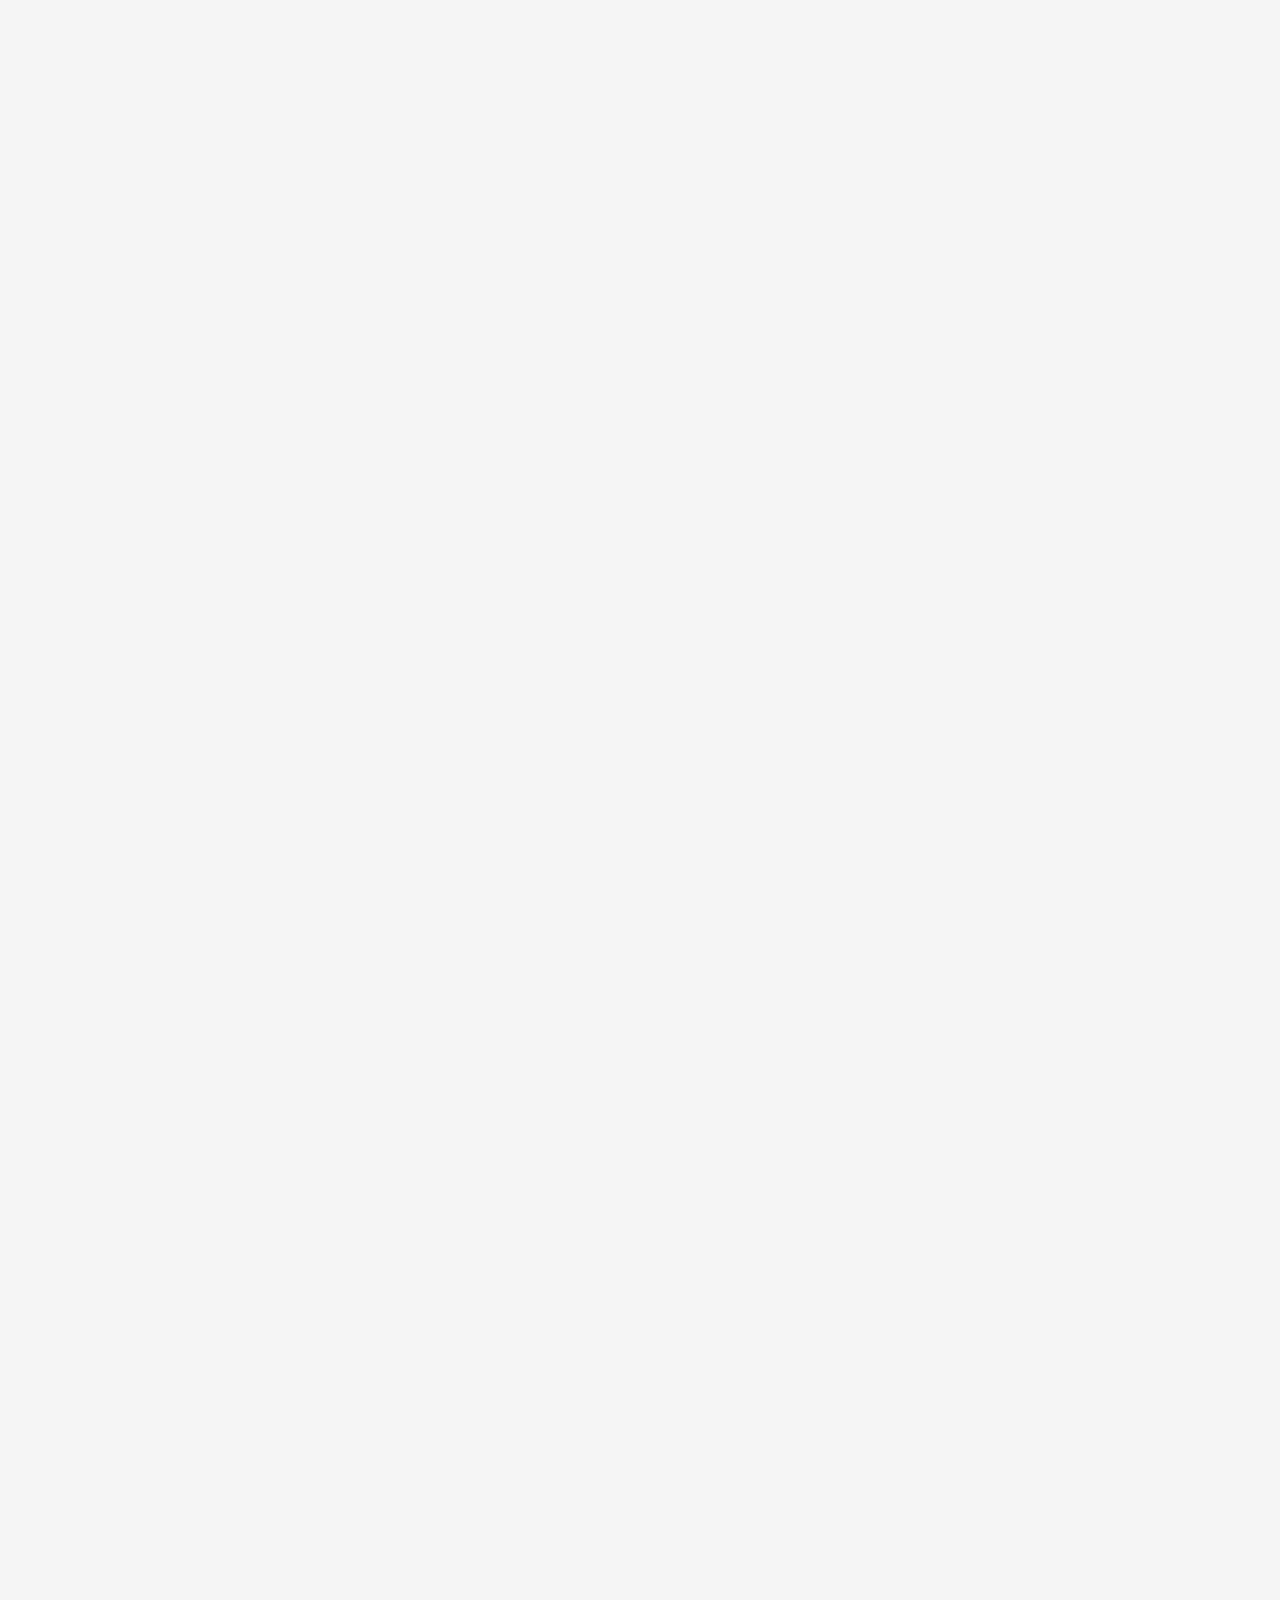
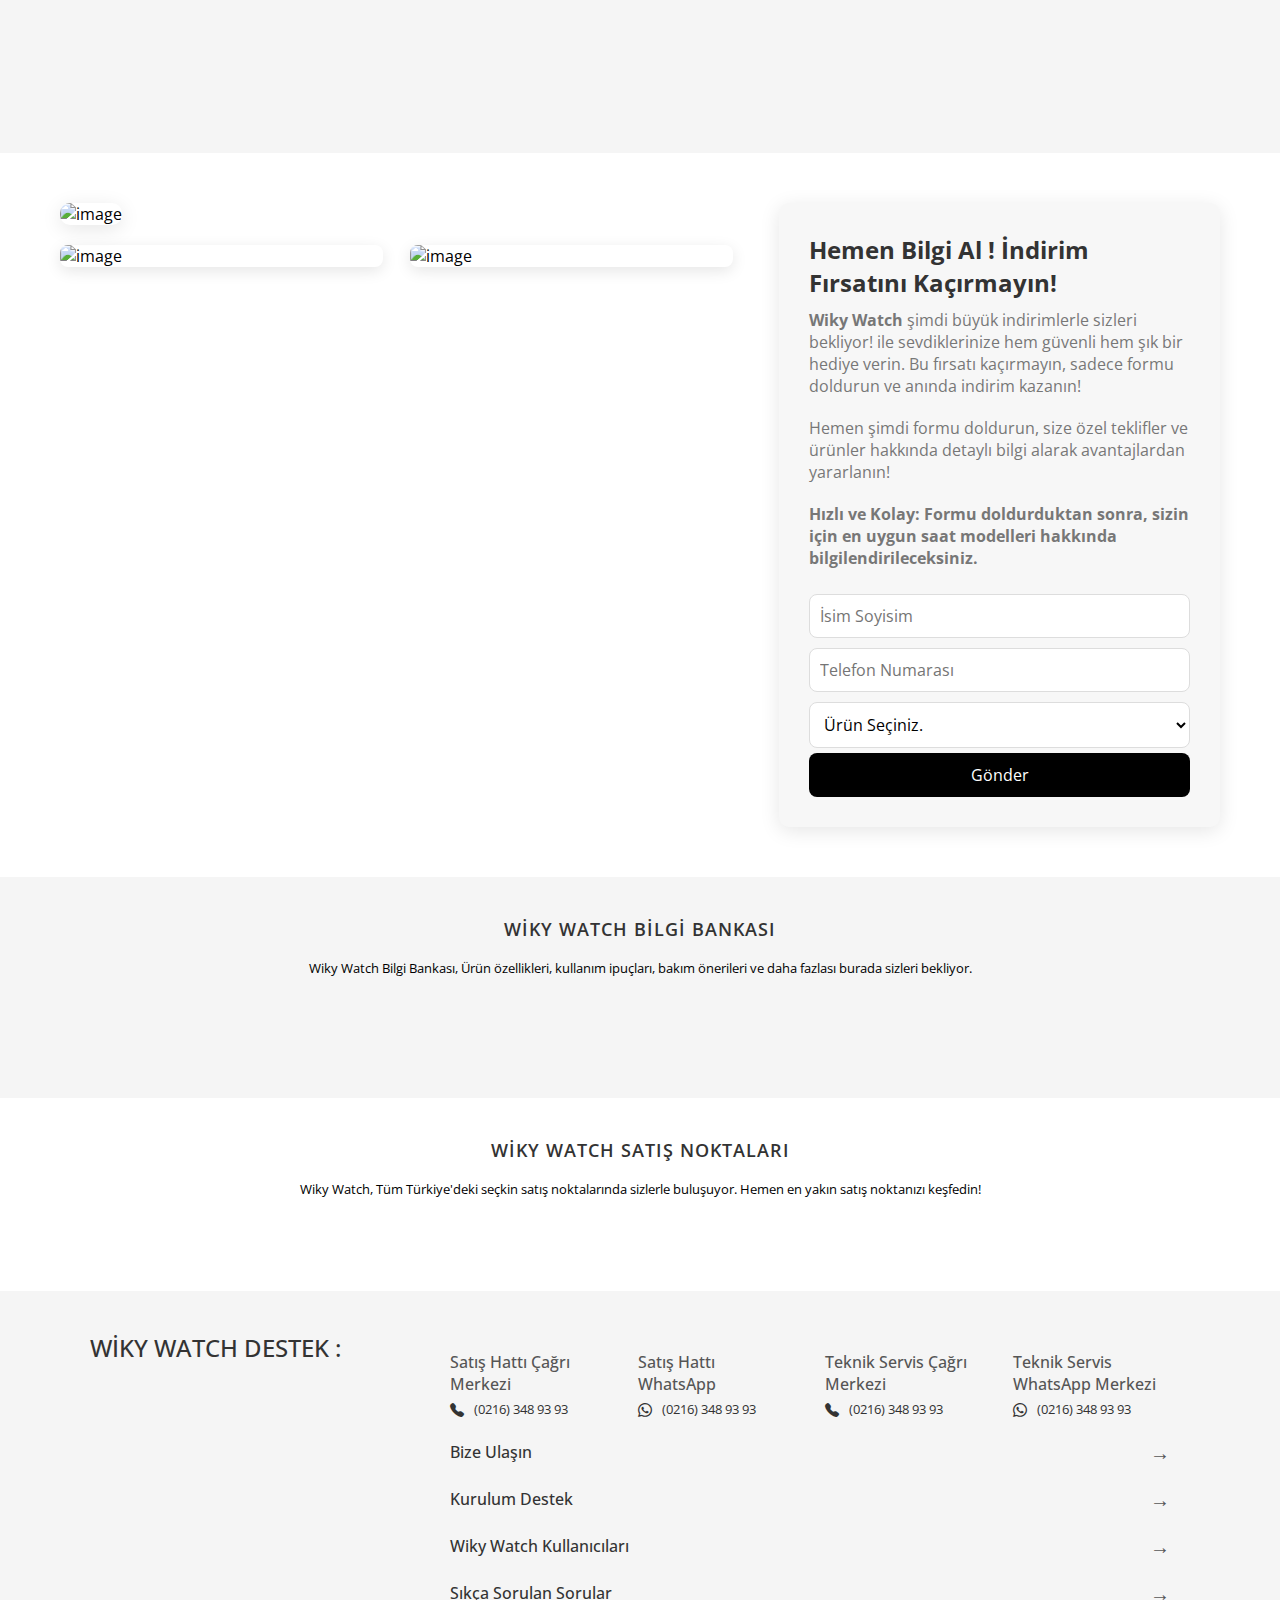
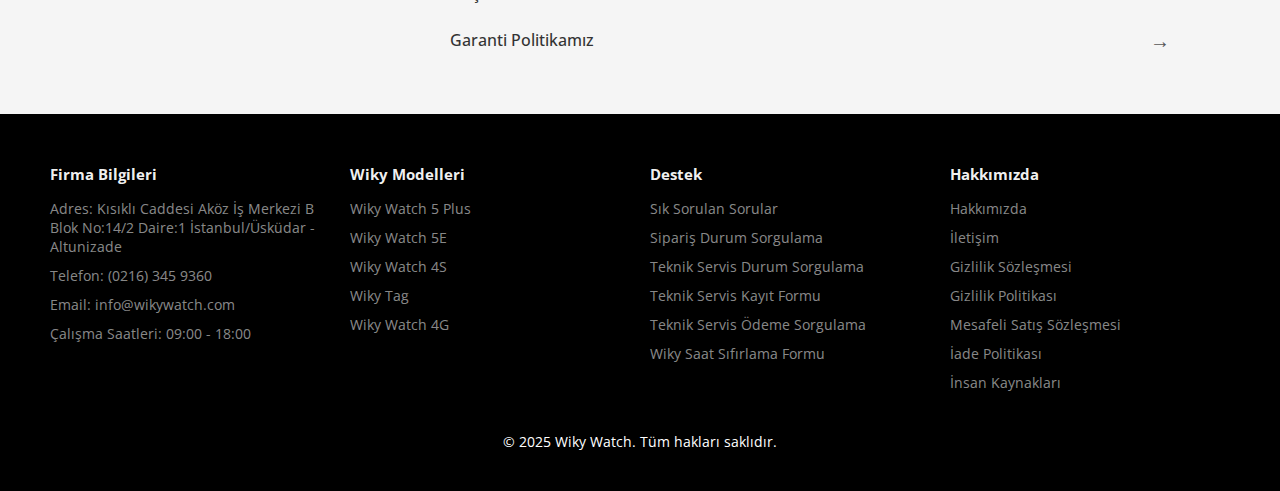
==== commit 0d97adaf: "pull commit" ====
--- a/index.html
+++ b/index.html
@@ -12,8 +12,10 @@
     <script src="https://code.jquery.com/jquery-3.7.1.js" integrity="sha256-eKhayi8LEQwp4NKxN+CfCh+3qOVUtJn3QNZ0TciWLP4=" crossorigin="anonymous"></script>
     <script src="https://cdn.jsdelivr.net/npm/@splidejs/splide@4.1.4/dist/js/splide.min.js"></script>
     <link href="https://cdn.jsdelivr.net/npm/@splidejs/splide@4.1.4/dist/css/splide.min.css" rel="stylesheet">
-    
+<<<<<<< HEAD
 
+=======
+>>>>>>> 2e5c61a76302fd26911d331476725fc99a80d1e7
     <title>Wiky Watch | Türkiyenin İlk Akıllı Çocuk Telefonu</title>
 </head>
 <body>
@@ -519,19 +521,11 @@
           <li><a href="#">İnsan Kaynakları</a></li>
         </ul>
       </div>
-  
-    
     </div>
-  
     <div class="footer-bottom">
       <p>&copy; 2025 Wiky Watch. Tüm hakları saklıdır.</p>
     </div>
   </footer>
-  
-  
-        
-
-    
 </body>
 <script>
  $(document).ready(function() {
@@ -606,4 +600,5 @@
 
 
 </script>
+
 </html>--- a/assets/style.css
+++ b/assets/style.css
@@ -346,14 +346,12 @@
   margin-bottom: 10px;
   margin-top: 10px;
 }
-
 #product__banner .product__banner__main .product__banner__text .product__banner__description {
   font-size: 14px;
   font-weight: 400;
   color: #666;
   line-height: 1.6;
 }
-
 #product__banner .product__banner__main .product__banner_image img {
   width: 100%;
   max-width: 400px;
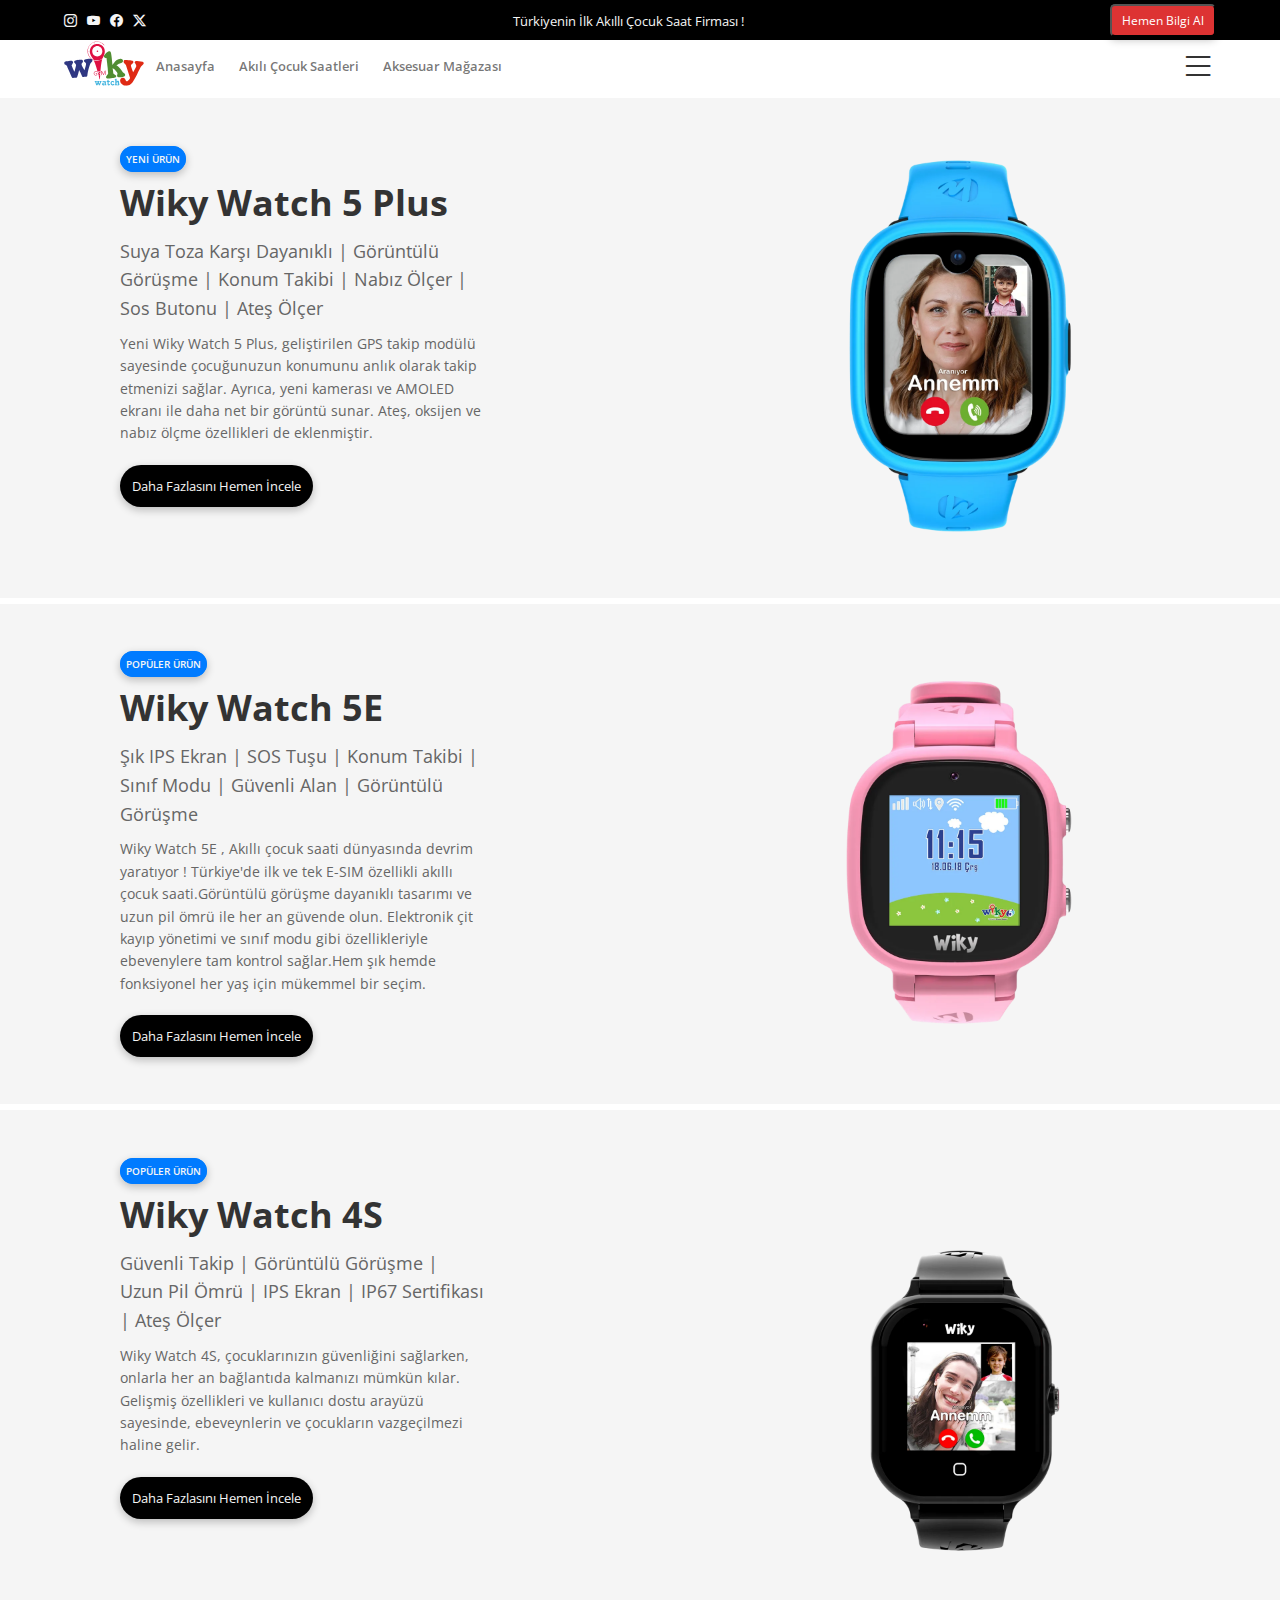
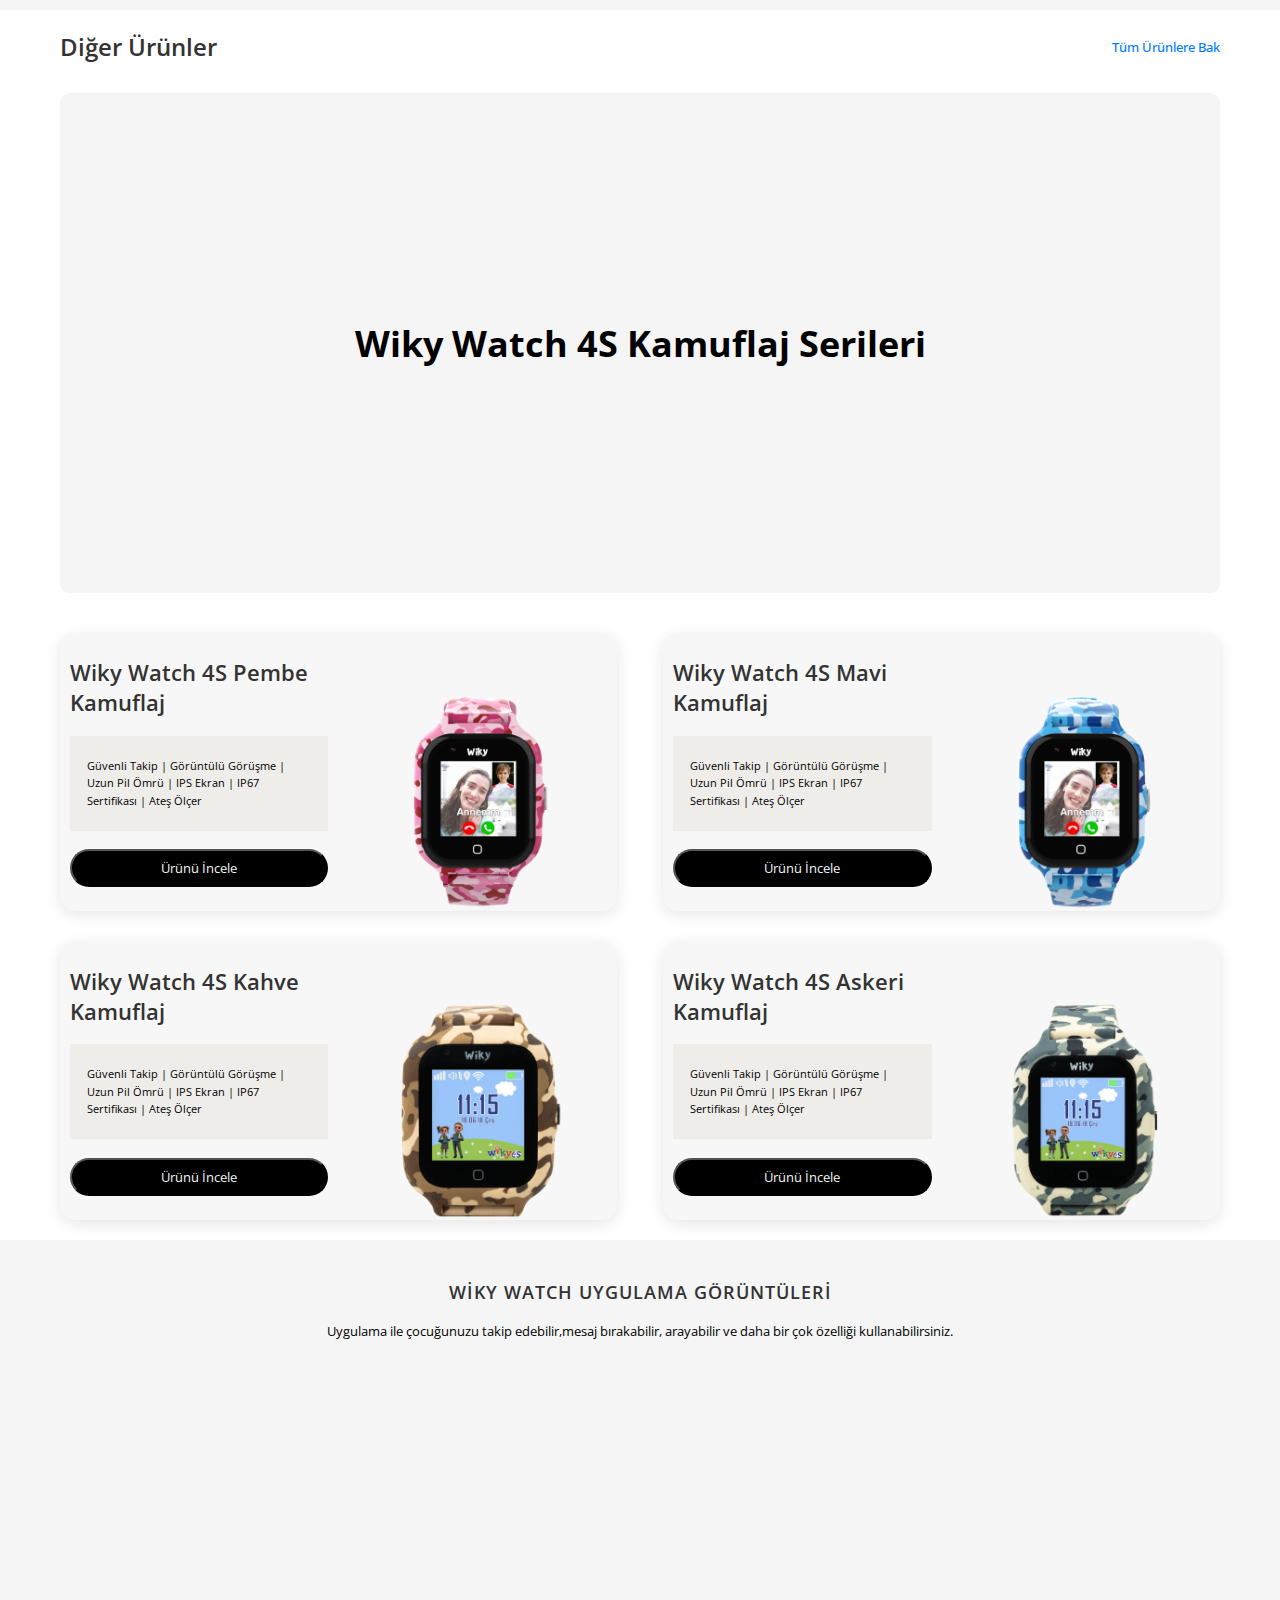
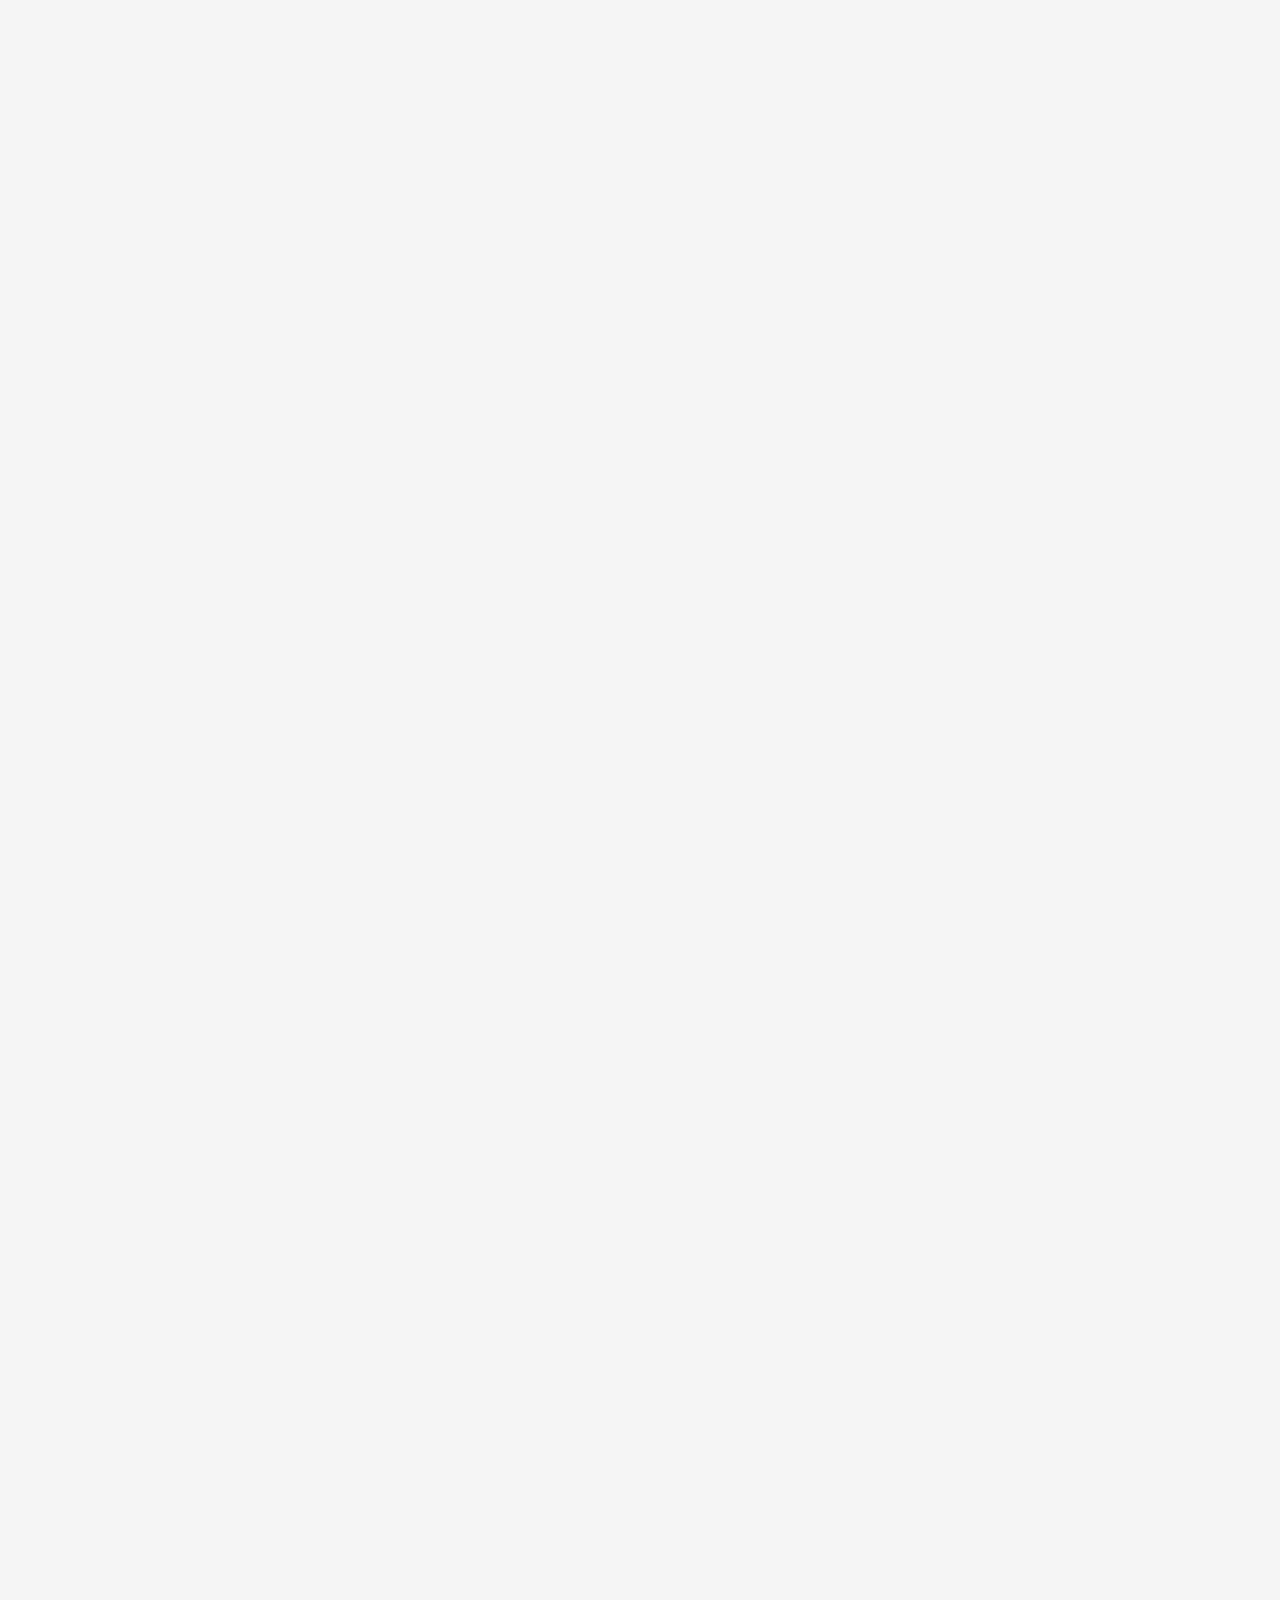
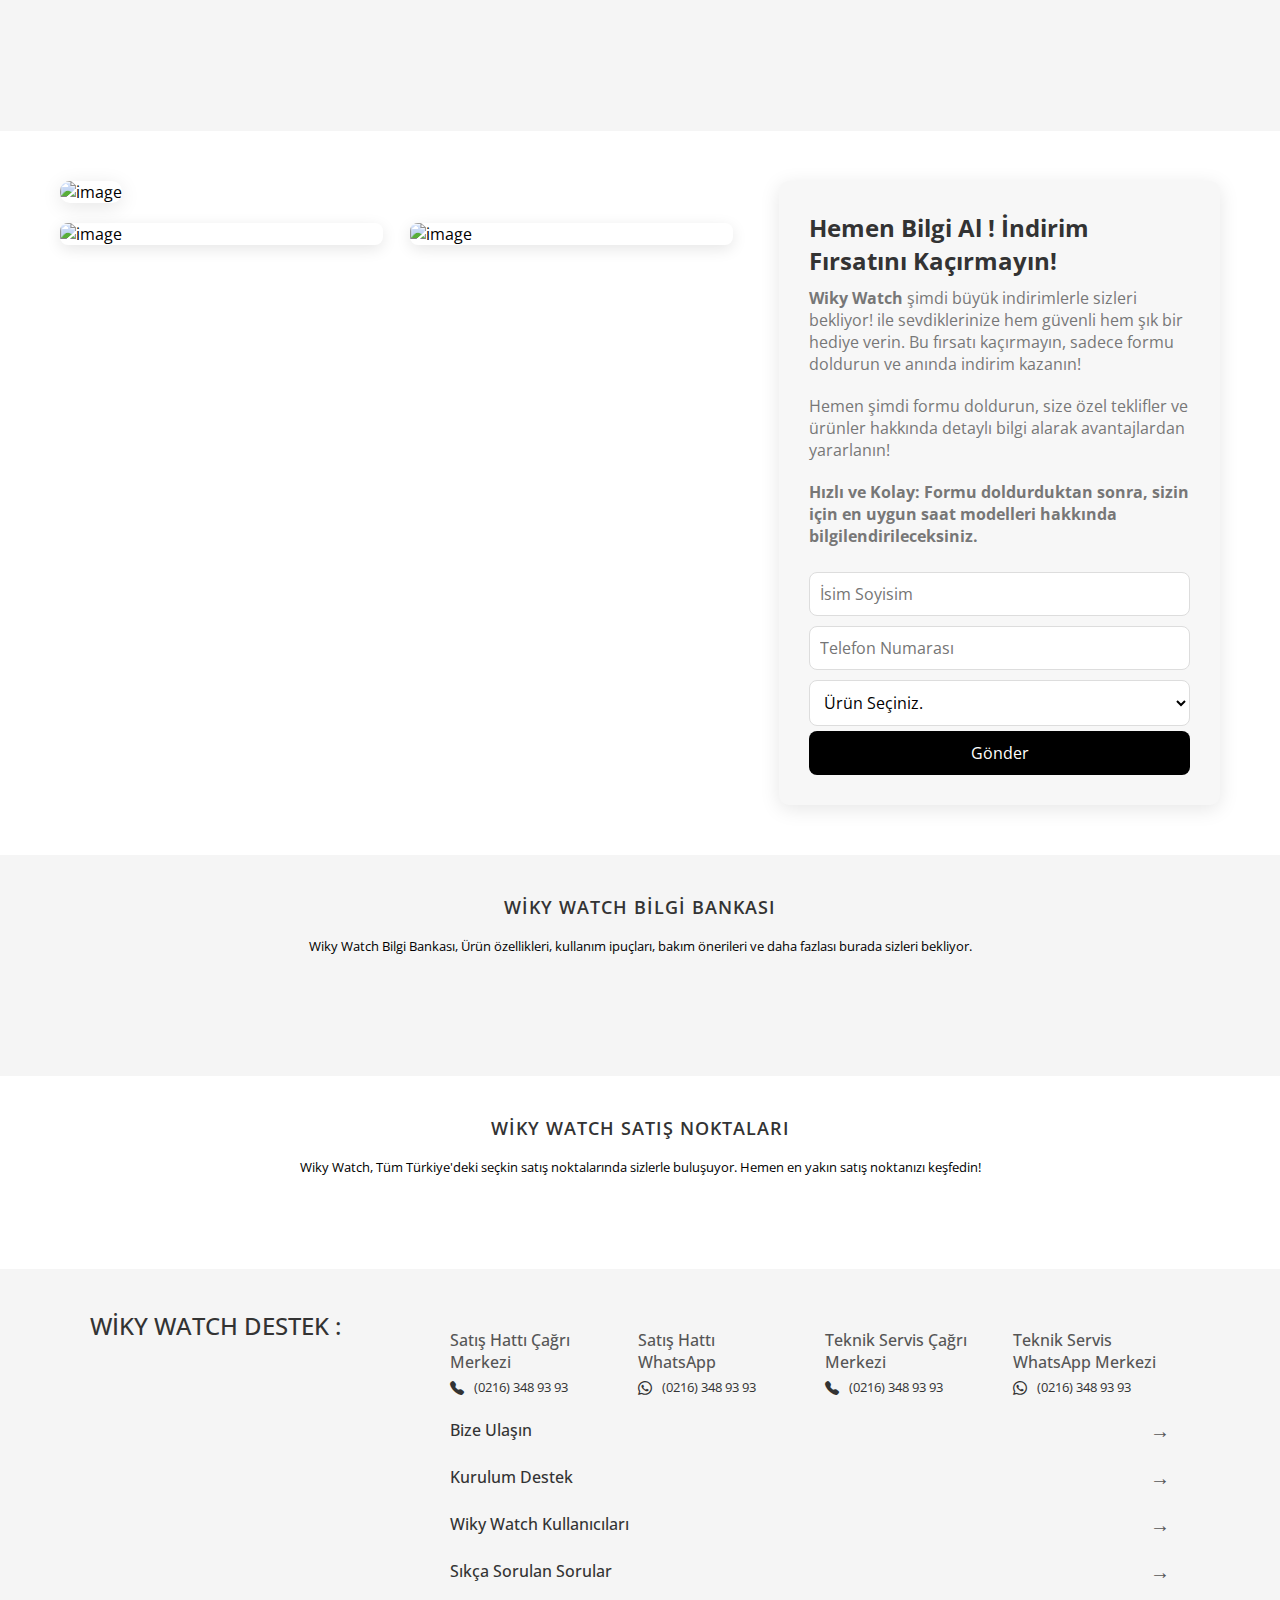
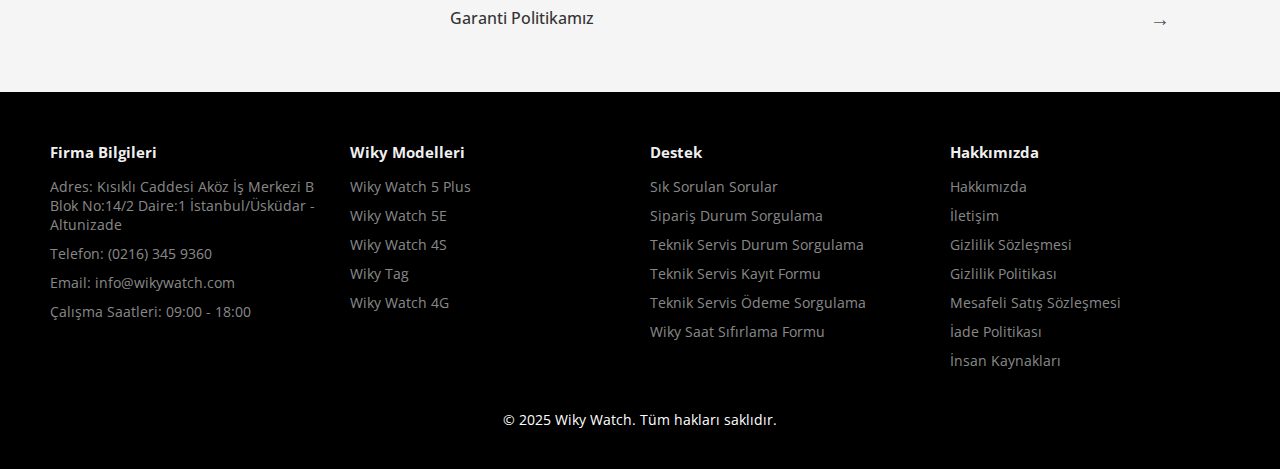
==== commit d0c084bf: "test commit" ====
--- a/index.html
+++ b/index.html
@@ -12,10 +12,6 @@
     <script src="https://code.jquery.com/jquery-3.7.1.js" integrity="sha256-eKhayi8LEQwp4NKxN+CfCh+3qOVUtJn3QNZ0TciWLP4=" crossorigin="anonymous"></script>
     <script src="https://cdn.jsdelivr.net/npm/@splidejs/splide@4.1.4/dist/js/splide.min.js"></script>
     <link href="https://cdn.jsdelivr.net/npm/@splidejs/splide@4.1.4/dist/css/splide.min.css" rel="stylesheet">
-<<<<<<< HEAD
-
-=======
->>>>>>> 2e5c61a76302fd26911d331476725fc99a80d1e7
     <title>Wiky Watch | Türkiyenin İlk Akıllı Çocuk Telefonu</title>
 </head>
 <body>
--- a/assets/style.css
+++ b/assets/style.css
@@ -141,7 +141,15 @@
   box-shadow: rgba(0, 0, 0, 0.24) 0px 3px 8px;
 }
 
-#header .header__menu .header__menu__right ul li .header__menu__dropdown ul li a {
+#header
+  .header__menu
+  .header__menu__right
+  ul
+  li
+  .header__menu__dropdown
+  ul
+  li
+  a {
   color: #0000008c;
   font-size: 13px;
   text-decoration: none;
@@ -150,7 +158,15 @@
   font-weight: 600;
 }
 
-#header .header__menu .header__menu__right ul li .header__menu__dropdown ul li a:hover {
+#header
+  .header__menu
+  .header__menu__right
+  ul
+  li
+  .header__menu__dropdown
+  ul
+  li
+  a:hover {
   color: #000000c5;
 }
 
@@ -315,7 +331,10 @@
   align-items: start;
 }
 
-#product__banner .product__banner__main .product__banner__text .product__banner__button {
+#product__banner
+  .product__banner__main
+  .product__banner__text
+  .product__banner__button {
   background-color: #000;
   color: whitesmoke;
   padding: 12px;
@@ -326,7 +345,10 @@
   border-radius: 36px;
 }
 
-#product__banner .product__banner__main .product__banner__text .product__banner__subtitle {
+#product__banner
+  .product__banner__main
+  .product__banner__text
+  .product__banner__subtitle {
   font-size: 10px;
   font-weight: 600;
   border: 1px solid #007bff;
@@ -339,19 +361,27 @@
   box-shadow: rgba(0, 0, 0, 0.24) 0px 3px 8px;
 }
 
-#product__banner .product__banner__main .product__banner__text .product__banner__title {
+#product__banner
+  .product__banner__main
+  .product__banner__text
+  .product__banner__title {
   font-size: 36px;
   font-weight: 700;
   color: #333;
   margin-bottom: 10px;
   margin-top: 10px;
 }
-#product__banner .product__banner__main .product__banner__text .product__banner__description {
+
+#product__banner
+  .product__banner__main
+  .product__banner__text
+  .product__banner__description {
   font-size: 14px;
   font-weight: 400;
   color: #666;
   line-height: 1.6;
 }
+
 #product__banner .product__banner__main .product__banner_image img {
   width: 100%;
   max-width: 400px;
@@ -420,14 +450,21 @@
   text-align: center;
 }
 
-#order__products__main .order__products .order__product__main .order__product__main__top span {
+#order__products__main
+  .order__products
+  .order__product__main
+  .order__product__main__top
+  span {
   background-color: rgba(0, 0, 0, 0.6);
   padding: 15px 25px;
   border-radius: 5px;
   font-size: 30px;
 }
 
-#order__products__main .order__products .order__product__main .order__product__main__bottom {
+#order__products__main
+  .order__products
+  .order__product__main
+  .order__product__main__bottom {
   display: flex;
   flex-wrap: wrap;
   gap: 30px;
@@ -435,7 +472,11 @@
   justify-content: space-between;
 }
 
-#order__products__main .order__products .order__product__main .order__product__main__bottom .order__product {
+#order__products__main
+  .order__products
+  .order__product__main
+  .order__product__main__bottom
+  .order__product {
   width: 48%;
   background-color: #f7f7f7;
   border-radius: 15px;
@@ -447,18 +488,31 @@
   transition: transform 0.3s ease, box-shadow 0.3s ease;
 }
 
-#order__products__main .order__products .order__product__main .order__product__main__bottom .order__product:hover {
+#order__products__main
+  .order__products
+  .order__product__main
+  .order__product__main__bottom
+  .order__product:hover {
   transform: translateY(-10px);
   box-shadow: 0 6px 20px rgba(0, 0, 0, 0.2);
 }
 
-#order__products__main .order__products .order__product__main .order__product__main__bottom .order__product img {
+#order__products__main
+  .order__products
+  .order__product__main
+  .order__product__main__bottom
+  .order__product
+  img {
   width: 50%;
   object-fit: cover;
   height: 100%;
 }
 
-#order__products__main .order__products .order__product__main .order__product__main__bottom .order__product__details {
+#order__products__main
+  .order__products
+  .order__product__main
+  .order__product__main__bottom
+  .order__product__details {
   padding: 10px;
   font-size: 16px;
   height: 250px;
@@ -469,26 +523,45 @@
   width: 50%;
 }
 
-#order__products__main .order__products .order__product__main .order__product__main__bottom .order__product__details span {
+#order__products__main
+  .order__products
+  .order__product__main
+  .order__product__main__bottom
+  .order__product__details
+  span {
   font-size: 22px;
   font-weight: 600;
   margin-bottom: 15px;
   color: #333;
 }
 
-#order__products__main .order__products .order__product__main .order__product__main__bottom .order__product__details__bottom {
+#order__products__main
+  .order__products
+  .order__product__main
+  .order__product__main__bottom
+  .order__product__details__bottom {
   border: 1px solid #efede9;
   padding: 20px 16px;
   background-color: #efede9;
 }
 
-#order__products__main .order__products .order__product__main .order__product__main__bottom .order__product__details__bottom p {
+#order__products__main
+  .order__products
+  .order__product__main
+  .order__product__main__bottom
+  .order__product__details__bottom
+  p {
   font-size: 11px;
   color: black;
   line-height: 1.6;
 }
 
-#order__products__main .order__products .order__product__main .order__product__main__bottom .order__product__details button {
+#order__products__main
+  .order__products
+  .order__product__main
+  .order__product__main__bottom
+  .order__product__details
+  button {
   background-color: black;
   color: whitesmoke;
   border-radius: 30px;
@@ -498,7 +571,12 @@
   transition: background-color 0.3s ease;
 }
 
-#order__products__main .order__products .order__product__main .order__product__main__bottom .order__product__details button:hover {
+#order__products__main
+  .order__products
+  .order__product__main
+  .order__product__main__bottom
+  .order__product__details
+  button:hover {
   background-color: #555;
 }
 
@@ -580,7 +658,11 @@
   gap: 20px;
 }
 
-#webform__wrapper .webform__container .webform__images .webform__image__first img {
+#webform__wrapper
+  .webform__container
+  .webform__images
+  .webform__image__first
+  img {
   width: 100%;
   border-radius: 10px;
   box-shadow: 0px 4px 20px rgba(0, 0, 0, 0.1);
@@ -592,14 +674,22 @@
   justify-content: space-between;
 }
 
-#webform__wrapper .webform__container .webform__images .webform__image__second img {
+#webform__wrapper
+  .webform__container
+  .webform__images
+  .webform__image__second
+  img {
   width: 48%;
   border-radius: 8px;
   box-shadow: 0px 4px 15px rgba(0, 0, 0, 0.1);
   transition: transform 0.3s ease;
 }
 
-#webform__wrapper .webform__container .webform__images .webform__image__second img:hover {
+#webform__wrapper
+  .webform__container
+  .webform__images
+  .webform__image__second
+  img:hover {
   transform: scale(1.05);
 }
 
@@ -629,8 +719,16 @@
   box-sizing: border-box;
 }
 
-#webform__wrapper .webform__container .webform__main .webform__main__bottom input,
-#webform__wrapper .webform__container .webform__main .webform__main__bottom select {
+#webform__wrapper
+  .webform__container
+  .webform__main
+  .webform__main__bottom
+  input,
+#webform__wrapper
+  .webform__container
+  .webform__main
+  .webform__main__bottom
+  select {
   width: 100%;
   padding: 10px;
   margin: 5px 0;
@@ -641,13 +739,27 @@
   transition: all 0.3s ease;
 }
 
-#webform__wrapper .webform__container .webform__main .webform__main__bottom .webform__main__bottom input:focus,
-#webform__wrapper .webform__container .webform__main .webform__main__bottom .webform__main__bottom select:focus {
+#webform__wrapper
+  .webform__container
+  .webform__main
+  .webform__main__bottom
+  .webform__main__bottom
+  input:focus,
+#webform__wrapper
+  .webform__container
+  .webform__main
+  .webform__main__bottom
+  .webform__main__bottom
+  select:focus {
   border-color: #333;
   outline: none;
 }
 
-#webform__wrapper .webform__container .webform__main .webform__main__bottom button {
+#webform__wrapper
+  .webform__container
+  .webform__main
+  .webform__main__bottom
+  button {
   width: 100%;
   padding: 11px;
   background-color: black;
@@ -659,10 +771,13 @@
   transition: background-color 0.3s ease;
 }
 
-#webform__wrapper .webform__container .webform__main .webform__main__bottom button:hover {
+#webform__wrapper
+  .webform__container
+  .webform__main
+  .webform__main__bottom
+  button:hover {
   background-color: #333;
 }
-
 
 @media (max-width: 1200px) {
   #webform__wrapper .webform__container {
@@ -680,22 +795,37 @@
 }
 
 @media (max-width: 768px) {
-  #webform__wrapper .webform__container .webform__images .webform__image__second {
+  #webform__wrapper
+    .webform__container
+    .webform__images
+    .webform__image__second {
     flex-direction: column;
   }
 
-  #webform__wrapper .webform__container .webform__images .webform__image__second img {
+  #webform__wrapper
+    .webform__container
+    .webform__images
+    .webform__image__second
+    img {
     width: 100%;
     margin-bottom: 15px;
   }
 }
 
 @media (max-width: 480px) {
-  #webform__wrapper .webform__container .webform__images .webform__image__first img {
+  #webform__wrapper
+    .webform__container
+    .webform__images
+    .webform__image__first
+    img {
     width: 100%;
   }
 
-  #webform__wrapper .webform__container .webform__images .webform__image__second img {
+  #webform__wrapper
+    .webform__container
+    .webform__images
+    .webform__image__second
+    img {
     width: 100%;
   }
 }
@@ -752,7 +882,12 @@
   position: relative;
 }
 
-#blogs__wrapper .blog__splide .splide__track .splide__list .splide__slide .splide__slide__main {
+#blogs__wrapper
+  .blog__splide
+  .splide__track
+  .splide__list
+  .splide__slide
+  .splide__slide__main {
   width: 100% !important;
   height: 100%;
   color: black;
@@ -852,14 +987,25 @@
   border-radius: 8px;
 }
 
-#helps .help__area .help__area__main .help__area__main__contact .contact__main-wrapper .contact__main {
+#helps
+  .help__area
+  .help__area__main
+  .help__area__main__contact
+  .contact__main-wrapper
+  .contact__main {
   display: flex;
   flex-direction: column;
   margin-bottom: 20px;
   justify-content: center;
 }
 
-#helps .help__area .help__area__main .help__area__main__contact .contact__main-wrapper .contact__main label {
+#helps
+  .help__area
+  .help__area__main
+  .help__area__main__contact
+  .contact__main-wrapper
+  .contact__main
+  label {
   font-weight: 500;
   color: #555;
   display: block;
@@ -867,28 +1013,55 @@
   margin-bottom: 5px;
 }
 
-#helps .help__area .help__area__main .help__area__main__contact .contact__main-wrapper .contact__main i {
+#helps
+  .help__area
+  .help__area__main
+  .help__area__main__contact
+  .contact__main-wrapper
+  .contact__main
+  i {
   font-size: 14px;
   color: #333;
   margin-right: 10px;
 }
 
-#helps .help__area .help__area__main .help__area__main__contact .contact__main-wrapper .contact__main div {
+#helps
+  .help__area
+  .help__area__main
+  .help__area__main__contact
+  .contact__main-wrapper
+  .contact__main
+  div {
   display: flex;
   align-items: center;
 }
 
-#helps .help__area .help__area__main .help__area__main__contact .contact__main-wrapper .contact__main p {
+#helps
+  .help__area
+  .help__area__main
+  .help__area__main__contact
+  .contact__main-wrapper
+  .contact__main
+  p {
   font-size: 13px;
   color: #333;
 }
 
-#helps .help__area .help__area__main .help__area__main__contact .contact__main-wrapper {
+#helps
+  .help__area
+  .help__area__main
+  .help__area__main__contact
+  .contact__main-wrapper {
   display: flex;
   gap: 30px;
 }
 
-#helps .help__area .help__area__main .help__area__main__contact .contact__main-wrapper .contact__main {
+#helps
+  .help__area
+  .help__area__main
+  .help__area__main__contact
+  .contact__main-wrapper
+  .contact__main {
   flex: 1;
 }
 
@@ -926,7 +1099,7 @@
 }
 
 #helps .help__area .help__area__main .help_list ul li a::after {
-  content: '→';
+  content: "→";
   font-size: 20px;
   color: #555;
   margin-left: 10px;
@@ -965,7 +1138,6 @@
   margin-bottom: 15px;
   font-size: 15px;
   color: rgba(255, 255, 255, 0.95);
-  ;
 }
 
 .footer-section ul {
@@ -996,13 +1168,308 @@
 
 /** Footer Alanı CSS :: Son **/
 
-
-
-
+/** Products Alanı CSS :: Başlangıç **/
+.product__list__wrapper {
+  max-width: 100%;
+  margin: 0 auto;
+  padding: 40px 20px;
+}
+
+.product__list__wrapper .product_tabs {
+  display: flex;
+  height: auto;
+  justify-content: start;
+  align-items: center;
+  overflow-x: auto;
+  gap: 10px;
+}
+
+.product__list__wrapper .product_tabs a {
+  text-decoration: none;
+  padding: 6px 18px;
+  border: none;
+  color: #000000a4;
+  font-weight: 550;
+  font-size: 13px;
+  transition: background-color 0.3s;
+}
+
+.product__list__wrapper .product_tabs a:hover {
+  background-color: #007bff;
+  color: whitesmoke;
+  border: none;
+}
+
+.product__list__wrapper .product_tabs a.active {
+  background-color: #007bff;
+  color: whitesmoke;
+}
+
+.product__list__wrapper .product__cards {
+  margin-top: 15px;
+  display: flex;
+  flex-wrap: wrap;
+  justify-content: start;
+  gap: 20px;
+}
+
+.product__card {
+  background-color: #fff;
+  border: 1px solid #ddd;
+  border-radius: 8px;
+  width: 250px;
+  box-shadow: 0 2px 10px rgba(0, 0, 0, 0.1);
+  overflow: hidden;
+  transition: transform 0.3s, box-shadow 0.3s;
+}
+
+.product__card:hover {
+  transform: translateY(-10px);
+  box-shadow: 0 4px 20px rgba(0, 0, 0, 0.2);
+}
+
+.product__card__header {
+  background-color: rgb(250, 250, 250);
+  padding: 15px;
+  text-align: center;
+}
+
+.product__card img {
+  width: 100%;
+  height: auto;
+  border-radius: 8px;
+}
+
+.product__info {
+  padding: 15px;
+  display: flex;
+  flex-direction: column;
+  gap: 10px;
+}
+
+.product__name {
+  font-size: 13px;
+  font-weight: inherit;
+  color: #333;
+}
+
+.product__prices {
+  display: flex;
+  align-items: center;
+  gap: 5px;
+}
+
+.product__old-price {
+  font-size: 13px;
+  color: #888;
+  text-decoration: line-through;
+}
+
+.product__new-price {
+  font-size: 15px !important;
+  font-weight: bold;
+  color: rgb(179, 0, 0);
+}
+
+.product__button {
+  padding: 4px 6px !important;
+  background-color: black;
+  color: white;
+  text-align: center;
+  border-radius: 5px;
+  text-decoration: none;
+  margin-top: auto;
+  transition: background-color 0.3s;
+}
+
+.product__button:hover {
+  background-color: #333;
+}
+
+.product__info small {
+  font-size: 13px;
+  color: #555;
+  text-align: start;
+}
+
+/** Products Alanı CSS :: Son **/
+/** Product Detail CSS :: Başlangıç **/
+
+#product__detail__wrapper {
+  display: flex;
+  justify-content: space-between;
+  padding: 30px;
+  background-color: #f9f9f9;
+  border-radius: 10px;
+  box-shadow: 0 2px 10px rgba(0, 0, 0, 0.1);
+}
+#product__detail__wrapper .product__left__area {
+  width: 40%;
+}
+#product__detail__wrapper .product__left__area .product__left__image {
+  position: relative;
+  text-align: center;
+  margin-bottom: 20px;
+}
+#product__detail__wrapper .product__left__area .product__left__image img {
+  max-width: 100%;
+  height: auto;
+  border-radius: 8px;
+}
+#product__detail__wrapper .product__left__area .product__left__image a {
+  display: block;
+  margin-top: 10px;
+  font-size: 14px;
+  color: #007bff;
+  text-decoration: none;
+}
+#product__detail__wrapper .product__left__area .product__left__image a:hover {
+  text-decoration: underline;
+}
+#product__detail__wrapper .product__left__area .product__left__image__bottom {
+  display: flex;
+  justify-content: center;
+  align-items: center;
+}
+#product__detail__wrapper
+  .product__left__area
+  .product__left__image__bottom
+  .product__left__boxes {
+  display: flex;
+}
+#product__detail__wrapper
+  .product__left__area
+  .product__left__image__bottom
+  .product__left__boxes
+  .product__left__box {
+  display: flex;
+  align-items: center;
+  margin-right: 20px;
+}
+#product__detail__wrapper
+  .product__left__area
+  .product__left__image__bottom
+  .product__left__boxes
+  .product__left__box
+  i {
+  width: 20px;
+  height: 20px;
+  display: flex;
+  align-items: center;
+  justify-content: space-between;
+  border-radius: 50%;
+  margin-right: 10px;
+}
+#product__detail__wrapper
+  .product__left__area
+  .product__left__image__bottom
+  .product__left__boxes
+  .product__left__box
+  small {
+  font-size: 14px;
+  color: #333;
+}
+#product__detail__wrapper .product__right__area {
+  width: 55%;
+}
+#product__detail__wrapper .product__right__area h3 {
+  font-size: 24px;
+  font-weight: bold;
+  margin-bottom: 10px;
+}
+#product__detail__wrapper .product__right__area .product__right__price__area {
+  display: flex;
+  flex-direction: row;
+  align-items: center;
+  gap: 5px;
+  margin-top: 5px;
+  margin-bottom: 5px;
+}
+#product__detail__wrapper
+  .product__right__area
+  .product__right__price__area
+  .old__price {
+  font-size: 18px;
+  color: #999;
+  text-decoration: line-through;
+}
+#product__detail__wrapper
+  .product__right__area
+  .product__right__price__area
+  .new__price {
+  font-size: 20px;
+  font-weight: bold;
+  color: #e74c3c;
+}
+#product__detail__wrapper .product__right__area .product__description {
+  font-size: 14px;
+  color: #555;
+  margin-bottom: 20px;
+}
+#product__detail__wrapper .product__right__area .product__featured__list ul {
+  list-style-type: none;
+}
+#product__detail__wrapper .product__right__area .product__featured__list li {
+  font-size: 14px;
+  color: #333;
+  margin-bottom: 5px;
+}
+#product__detail__wrapper .product__right__area .product__featured__list a {
+  color: black;
+  font-size: 12px;
+  text-decoration: none;
+}
+#product__detail__wrapper
+  .product__right__area
+  .product__featured__list
+  a:hover {
+  text-decoration: underline;
+}
+#product__detail__wrapper .product__right__area .product__colors {
+  display: flex;
+  margin-top: 20px;
+  margin-bottom: 20px;
+}
+#product__detail__wrapper
+  .product__right__area
+  .product__colors
+  .product__color {
+  display: flex;
+  flex-direction: column;
+  justify-content: center;
+  align-items: center;
+  margin-right: 30px;
+}
+#product__detail__wrapper
+  .product__right__area
+  .product__colors
+  .product__color
+  img {
+  width: 80px;
+  height: 80px;
+  border-radius: 10px;
+  border: 2px solid #ccc;
+}
+#product__detail__wrapper
+  .product__right__area
+  .product__colors
+  .product__color
+  small {
+  font-size: 14px;
+  color: #333;
+}
+#product__detail__wrapper
+  .product__right__area
+  .product__colors
+  .product__color:hover
+  img {
+  border-color: #007bff;
+}
+
+/** Product Detail CSS :: Son **/
 
 /** Responsive Tasarım CSS :: Başlangıç **/
 @media (min-width: 1025px) and (max-width: 1280px) {
-
   /** Header CSS::Start **/
   .header .header__menu .header__menu__right {
     display: none !important;
@@ -1016,7 +1483,6 @@
 }
 
 @media (min-width: 768px) and (max-width: 1024px) {
-
   /** Header CSS::Start **/
   .header .header__menu .header__menu__left .header__menu__left__menu {
     display: none;
@@ -1031,11 +1497,9 @@
   }
 
   /** Header CSS::End **/
-
 }
 
 @media (min-width: 768px) and (max-width: 1024px) and (orientation: landscape) {
-
   /** Header CSS::Start **/
   .header .header__menu .header__menu__left .header__menu__left__menu {
     display: none;
@@ -1050,20 +1514,24 @@
   }
 
   /** Header CSS::End **/
-  #webform__wrapper .webform__container .webform__images .webform__image__second {
+  #webform__wrapper
+    .webform__container
+    .webform__images
+    .webform__image__second {
     flex-direction: column !important;
   }
 
-  #webform__wrapper .webform__container .webform__images .webform__image__second img {
+  #webform__wrapper
+    .webform__container
+    .webform__images
+    .webform__image__second
+    img {
     width: 100%;
     margin-bottom: 15px;
   }
-
-
 }
 
 @media (min-width: 481px) and (max-width: 767px) {
-
   /** Header CSS::Start **/
   .header .header__top {
     justify-content: center !important;
@@ -1118,12 +1586,19 @@
     text-align: center;
   }
 
-  #order__products__main .order__products .order__product__main .order__product__main__bottom {
+  #order__products__main
+    .order__products
+    .order__product__main
+    .order__product__main__bottom {
     flex-direction: column;
     align-items: center;
   }
 
-  #order__products__main .order__products .order__product__main .order__product__main__bottom .order__product {
+  #order__products__main
+    .order__products
+    .order__product__main
+    .order__product__main__bottom
+    .order__product {
     width: 100% !important;
     flex-direction: column !important;
     margin-bottom: 30px;
@@ -1131,23 +1606,42 @@
     box-sizing: border-box;
   }
 
-  #order__products__main .order__products .order__product__main .order__product__main__bottom .order__product img {
+  #order__products__main
+    .order__products
+    .order__product__main
+    .order__product__main__bottom
+    .order__product
+    img {
     width: 100% !important;
     height: 100% !important;
     object-fit: contain;
   }
 
-  #order__products__main .order__products .order__product__main .order__product__main__bottom .order__product .order__product__details {
+  #order__products__main
+    .order__products
+    .order__product__main
+    .order__product__main__bottom
+    .order__product
+    .order__product__details {
     width: 100% !important;
     text-align: center;
   }
 
-  #order__products__main .order__products .order__product__main .order__product__main__top {
+  #order__products__main
+    .order__products
+    .order__product__main
+    .order__product__main__top {
     font-size: 30px;
     padding: 20px;
   }
 
-  #order__products__main .order__products .order__product__main .order__product__main__bottom .order__product .order__product__details button {
+  #order__products__main
+    .order__products
+    .order__product__main
+    .order__product__main__bottom
+    .order__product
+    .order__product__details
+    button {
     padding: 10px 25px;
   }
 
@@ -1159,11 +1653,19 @@
 
   /** Order Product CSS :: End **/
   /** WebForm CSS :: Start **/
-  #webform__wrapper .webform__container .webform__images .webform__image__first img {
+  #webform__wrapper
+    .webform__container
+    .webform__images
+    .webform__image__first
+    img {
     width: 100%;
   }
 
-  #webform__wrapper .webform__container .webform__images .webform__image__second img {
+  #webform__wrapper
+    .webform__container
+    .webform__images
+    .webform__image__second
+    img {
     width: 100%;
   }
 
@@ -1204,11 +1706,38 @@
   }
 
   /** Footer CSS :: Son **/
-
+  /** Products CSS :: Başlangıç **/
+  .product_tabs {
+    gap: 15px;
+  }
+
+  .product__cards {
+    display: grid;
+    grid-template-columns: repeat(2, 1fr);
+    gap: 15px;
+  }
+
+  .product__card {
+    width: 100%;
+  }
+
+  .product__name {
+    font-size: 15px;
+  }
+
+  .product__new-price {
+    font-size: 17px;
+  }
+
+  .product__button {
+    padding: 6px 10px;
+  }
+
+  /** Products CSS :: Son **/
+    
 }
 
 @media (min-width: 320px) and (max-width: 480px) {
-
   /** Header CSS::Start **/
   .header .header__top {
     justify-content: center !important;
@@ -1263,12 +1792,19 @@
     text-align: center;
   }
 
-  #order__products__main .order__products .order__product__main .order__product__main__bottom {
+  #order__products__main
+    .order__products
+    .order__product__main
+    .order__product__main__bottom {
     flex-direction: column;
     align-items: center;
   }
 
-  #order__products__main .order__products .order__product__main .order__product__main__bottom .order__product {
+  #order__products__main
+    .order__products
+    .order__product__main
+    .order__product__main__bottom
+    .order__product {
     width: 100% !important;
     flex-direction: column !important;
     margin-bottom: 30px;
@@ -1276,23 +1812,42 @@
     box-sizing: border-box;
   }
 
-  #order__products__main .order__products .order__product__main .order__product__main__bottom .order__product img {
+  #order__products__main
+    .order__products
+    .order__product__main
+    .order__product__main__bottom
+    .order__product
+    img {
     width: 100% !important;
     height: 100% !important;
     object-fit: contain;
   }
 
-  #order__products__main .order__products .order__product__main .order__product__main__bottom .order__product .order__product__details {
+  #order__products__main
+    .order__products
+    .order__product__main
+    .order__product__main__bottom
+    .order__product
+    .order__product__details {
     width: 100% !important;
     text-align: center;
   }
 
-  #order__products__main .order__products .order__product__main .order__product__main__top {
+  #order__products__main
+    .order__products
+    .order__product__main
+    .order__product__main__top {
     font-size: 30px;
     padding: 20px;
   }
 
-  #order__products__main .order__products .order__product__main .order__product__main__bottom .order__product .order__product__details button {
+  #order__products__main
+    .order__products
+    .order__product__main
+    .order__product__main__bottom
+    .order__product
+    .order__product__details
+    button {
     padding: 10px 25px;
   }
 
@@ -1333,7 +1888,41 @@
   }
 
   /** Footer CSS :: Son **/
-
-}
-
-/** Responsive Tasarım CSS :: Son **/+  /** Products CSS :: Başlangıç **/
+  .product_tabs {
+    flex-direction: column;
+    align-items: flex-start;
+  }
+
+  .product_tabs a {
+    padding: 8px;
+    font-size: 14px;
+  }
+
+  .product__cards {
+    display: grid;
+    grid-template-columns: 1fr 1fr;
+    gap: 10px;
+  }
+
+  .product__card {
+    width: 100%;
+  }
+
+  .product__name {
+    font-size: 14px;
+  }
+
+  .product__new-price {
+    font-size: 16px;
+  }
+
+  .product__button {
+    padding: 8px 12px;
+  }
+
+  /** Products CSS :: Son **/
+  
+}
+
+/** Responsive Tasarım CSS :: Son **/
